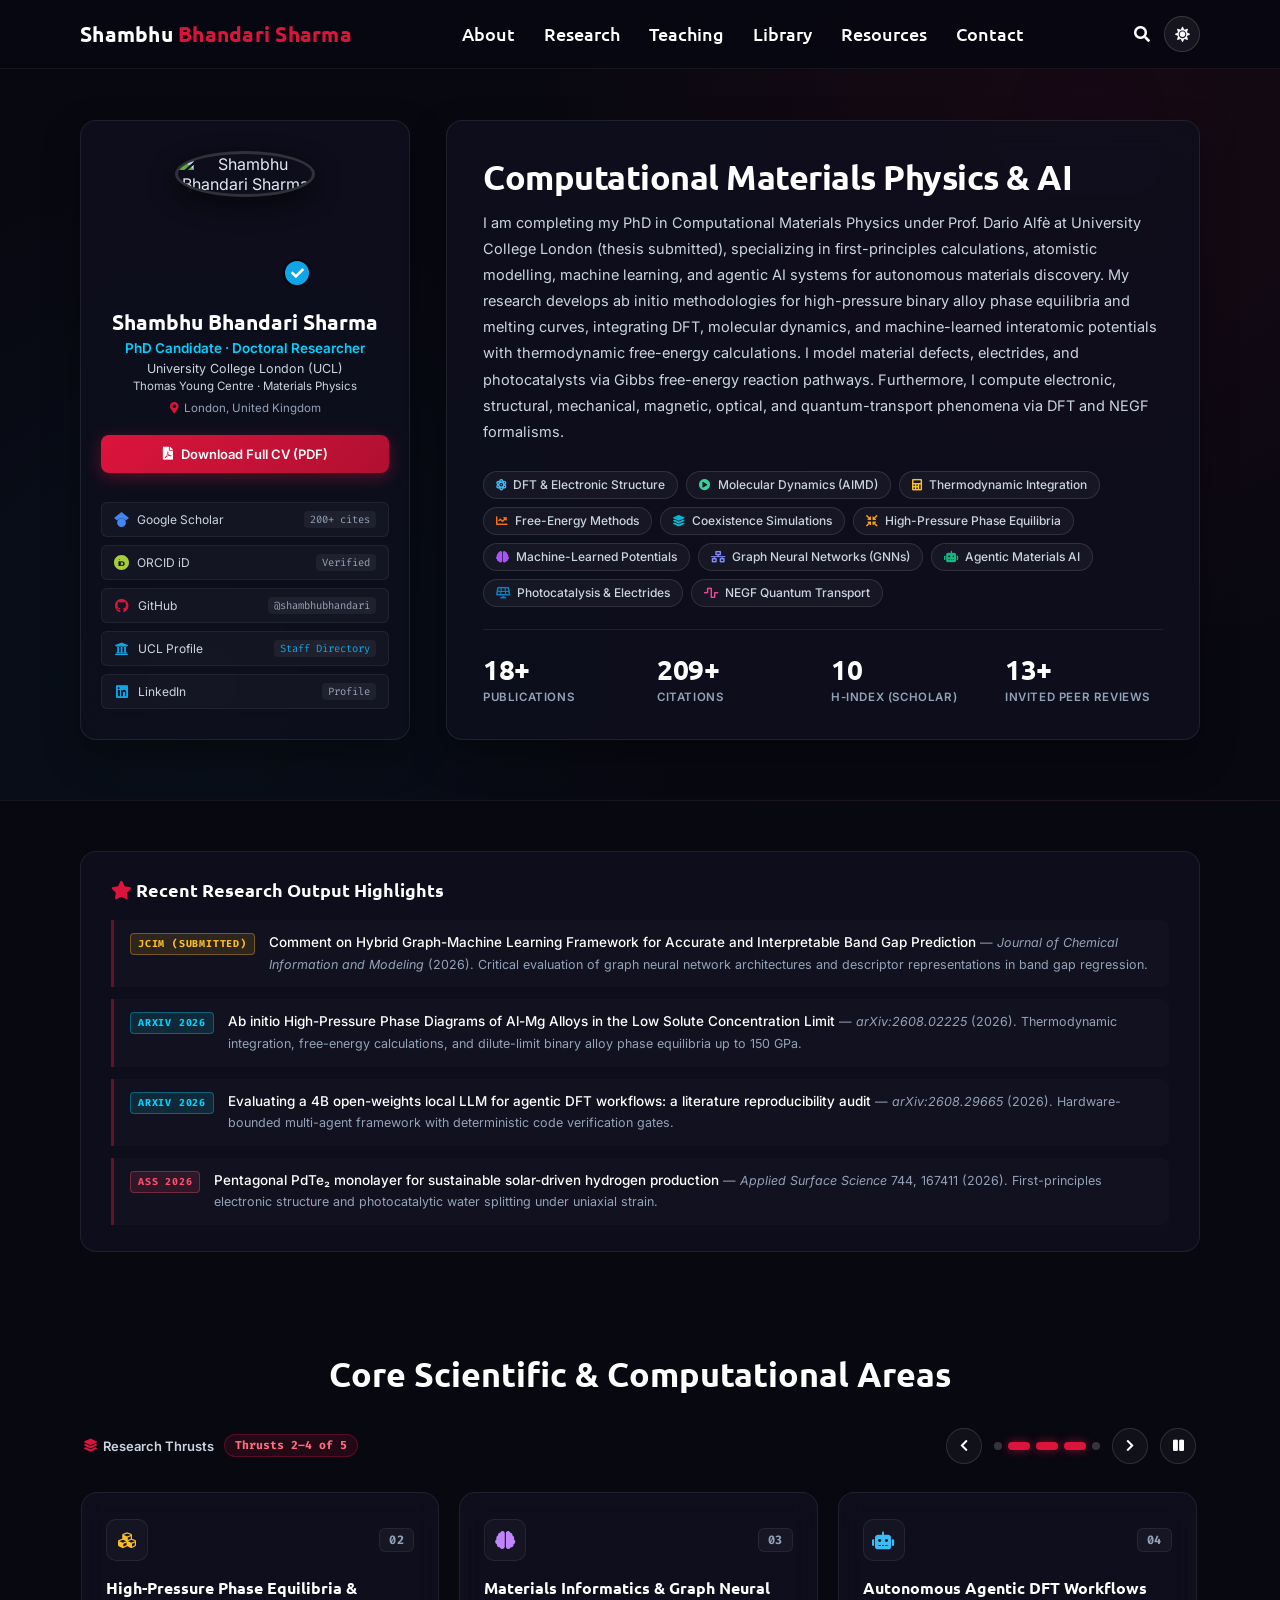
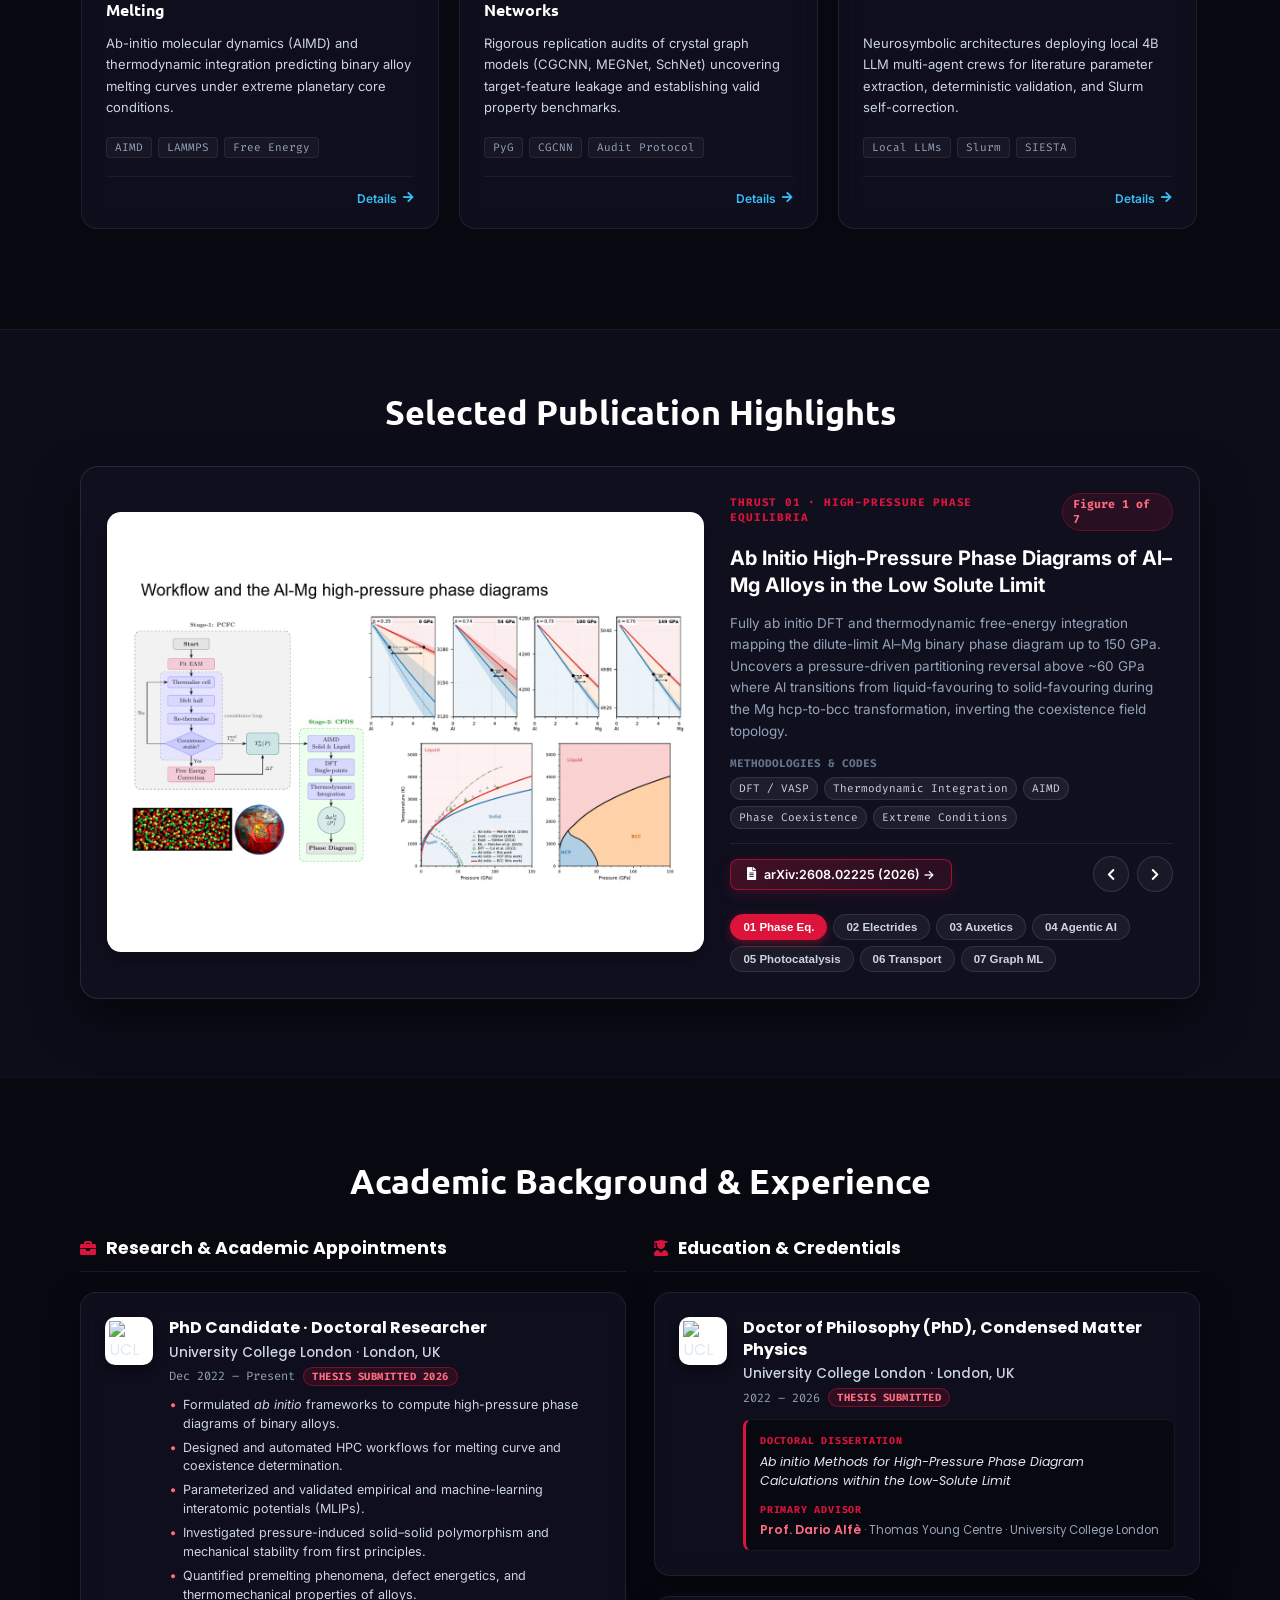
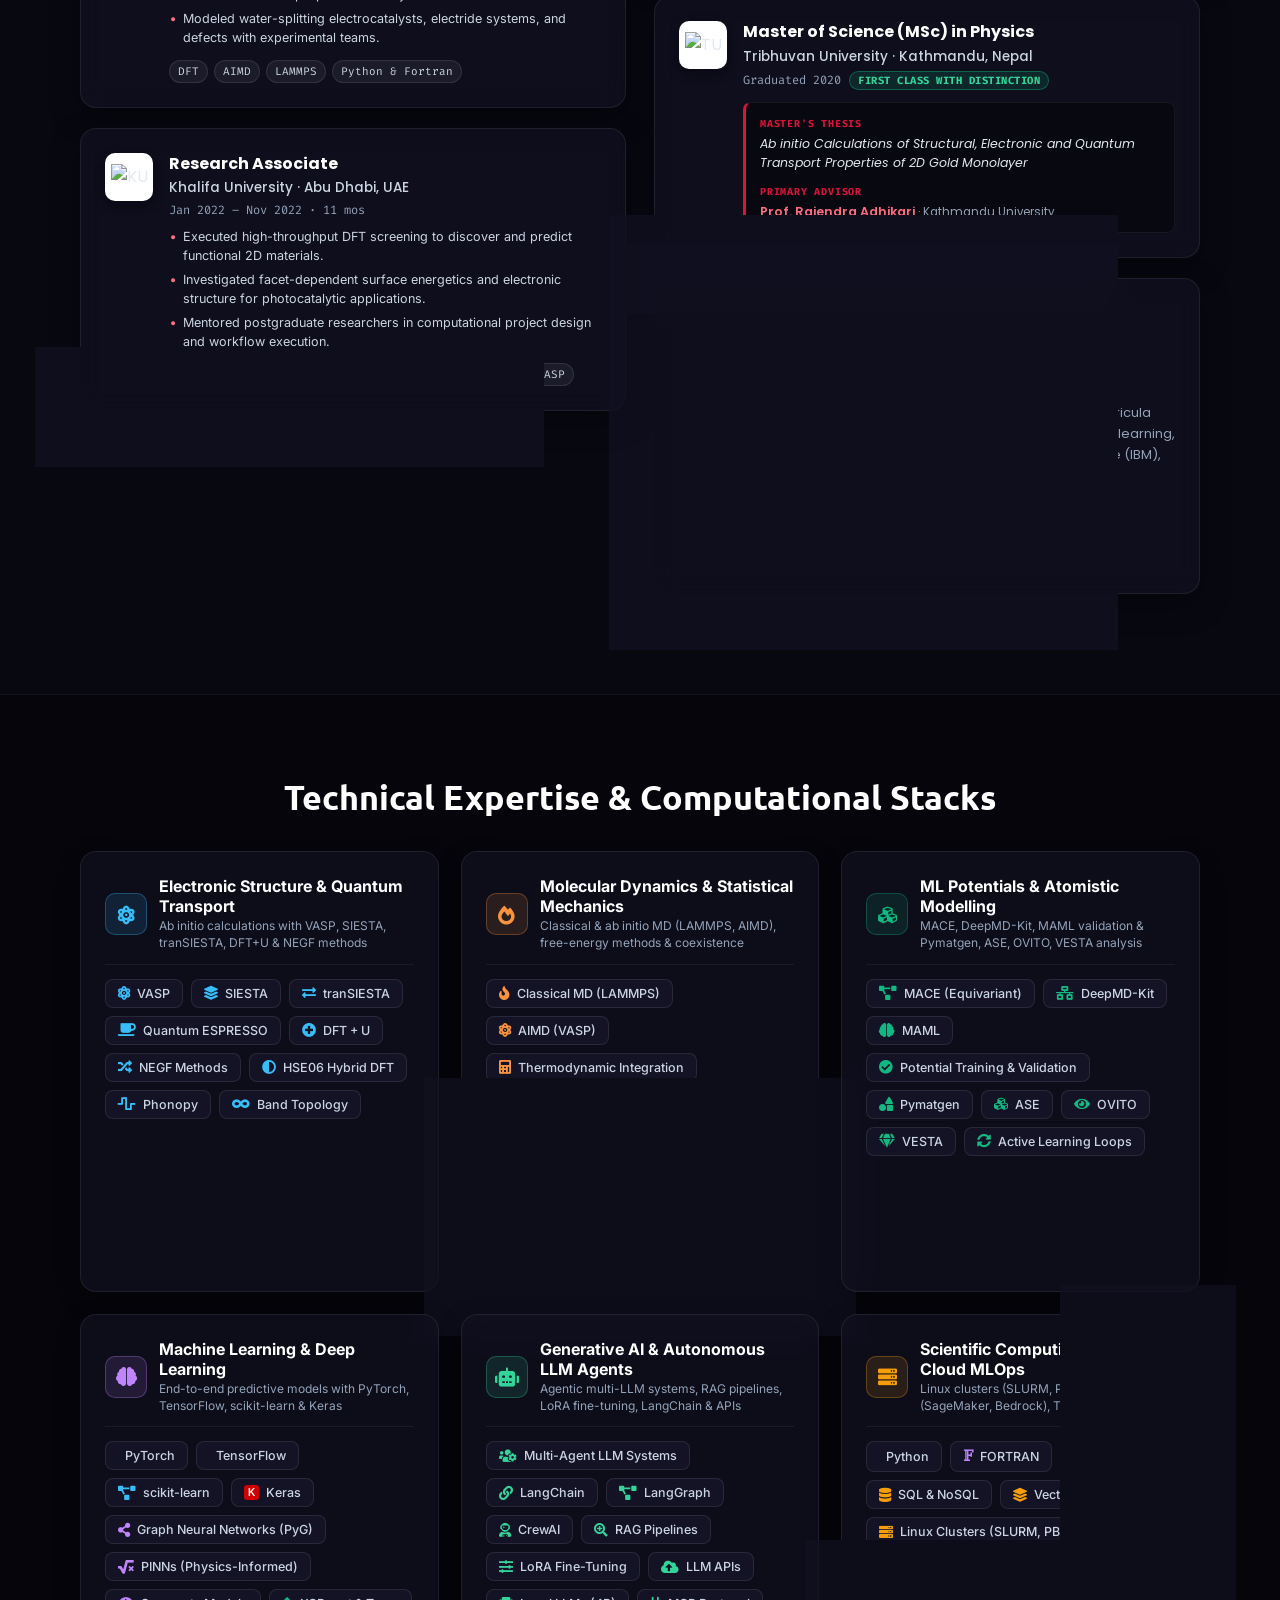
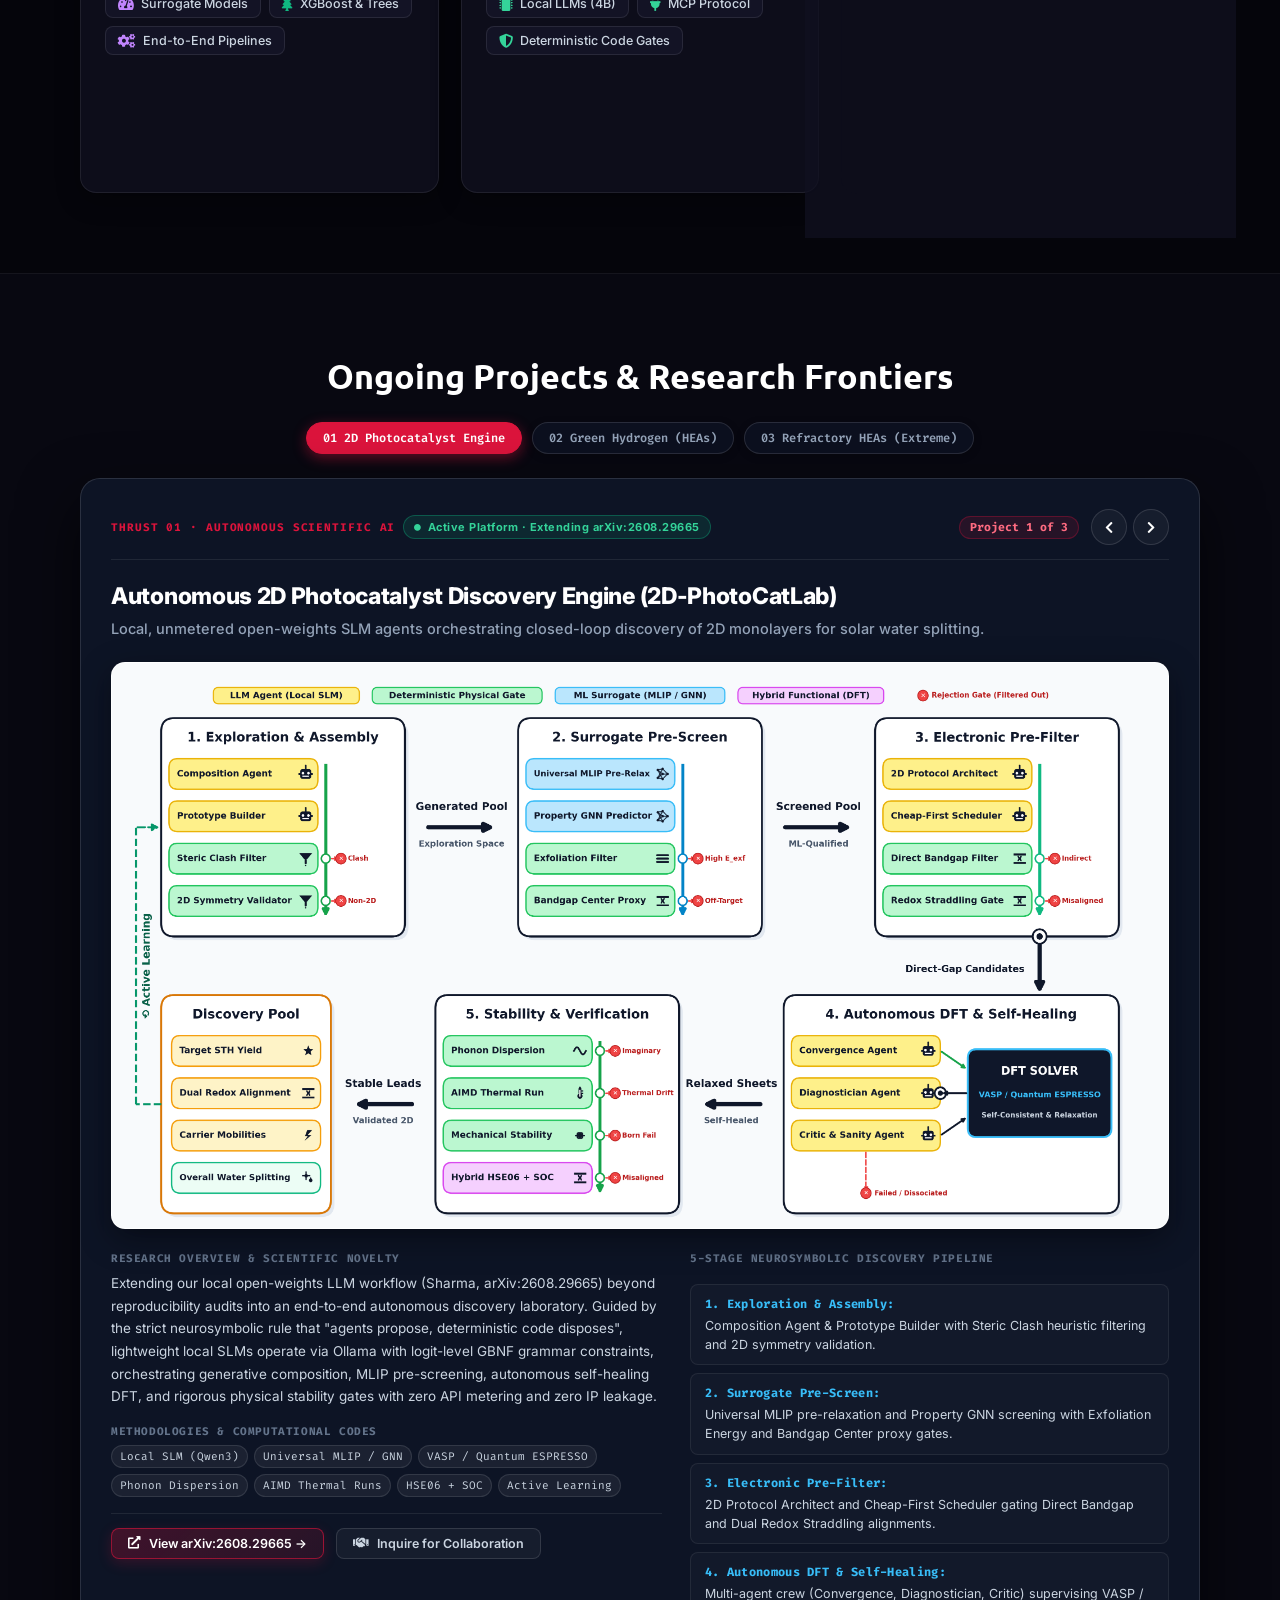
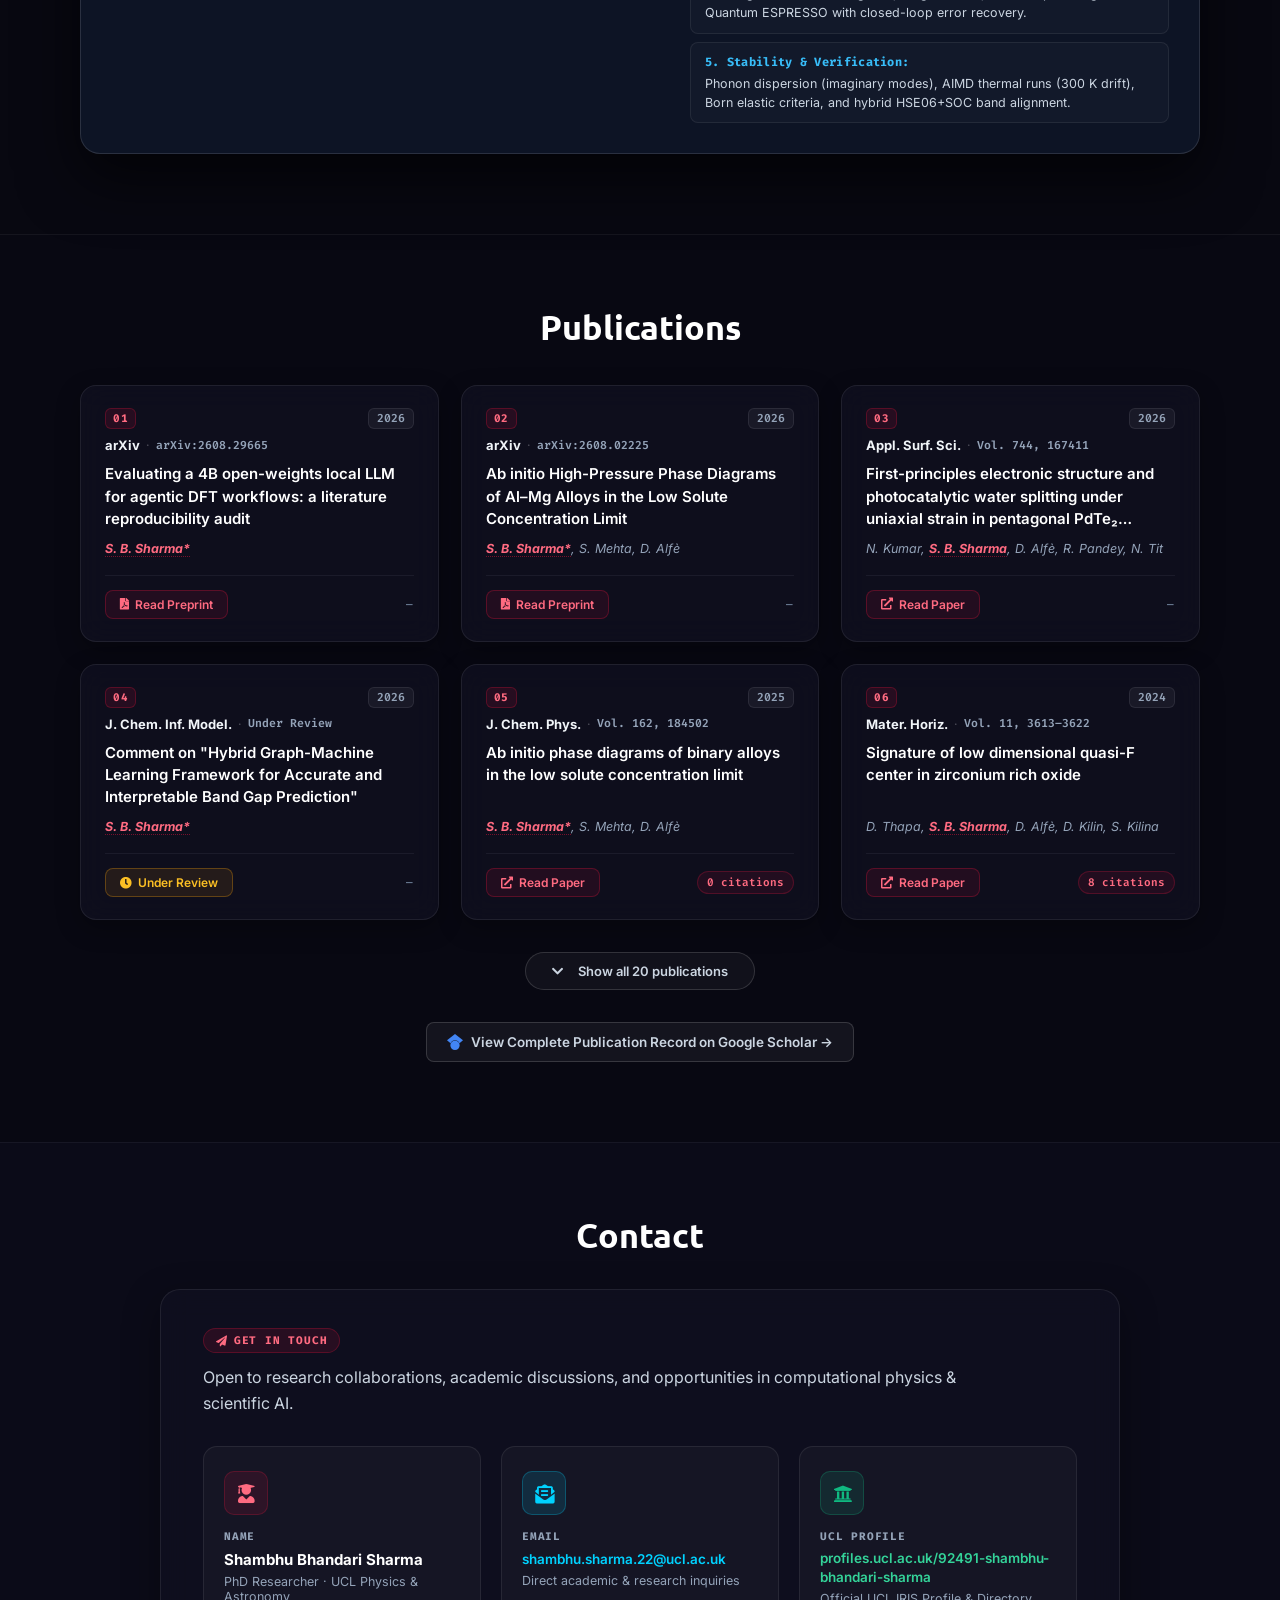
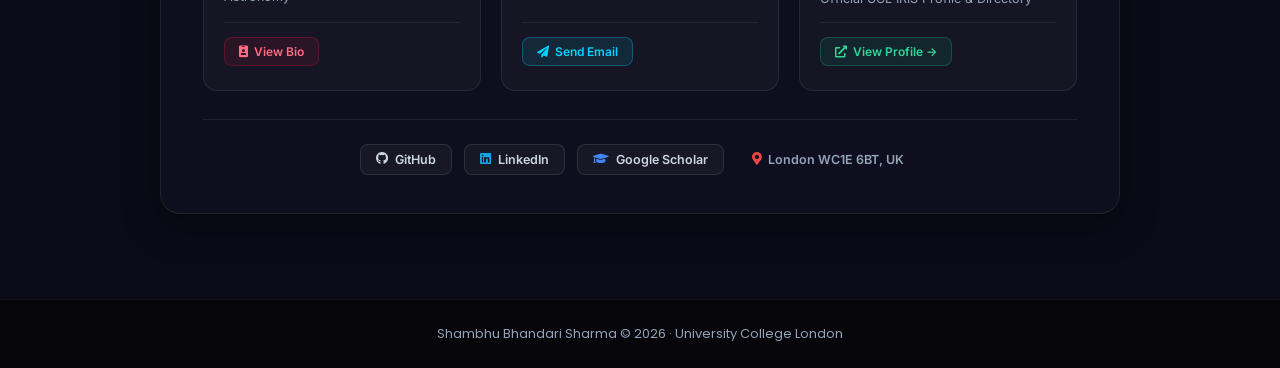
==== pages/landing_page_bento.html @ d486a252 "Deploy modernized Bento landing page: Bento Core, Showcase, Skills, Projects, Publications, Appointm" ====
<!DOCTYPE html>
<html lang="en">

<head>
  <meta charset="utf-8" />
  <meta content="width=device-width, initial-scale=1.0" name="viewport" />
  <title>Shambhu Bhandari Sharma | Computational Physicist &amp; Scientific AI</title>
  <meta
    content="PhD Researcher at University College London (UCL). First-principles quantum mechanics, atomistic modelling, machine learning, agentic AI systems, and AI-driven materials discovery."
    name="description" />
  <link href="../images/favicon.png" rel="icon" type="image/png" />
  <link href="../styles/style.css?v=20260502" rel="stylesheet" />
  <link href="https://cdnjs.cloudflare.com/ajax/libs/font-awesome/5.15.3/css/all.min.css" rel="stylesheet" />
  <link rel="stylesheet" href="https://cdn.jsdelivr.net/gh/devicons/devicon@v2.15.1/devicon.min.css" />
  <link href="https://fonts.googleapis.com/css2?family=Fira+Code:wght@400;600&family=Inter:wght@300;400;500;600;700&family=Ubuntu:wght@400;500;700&display=swap" rel="stylesheet" />
  <script src="https://code.jquery.com/jquery-3.5.1.min.js"></script>
  <script>
    (function() {
      try {
        var params = new URLSearchParams(window.location.search);
        var qTheme = params.get('theme');
        var t = qTheme || localStorage.getItem('bento_theme');
        if (t === 'light') {
          document.documentElement.setAttribute('data-theme', 'light');
        } else {
          document.documentElement.setAttribute('data-theme', 'dark');
        }
        if (qTheme) {
          localStorage.setItem('bento_theme', qTheme);
        }
      } catch (e) {}
    })();
  </script>

  <style>
    :root {
      --bg-dark: #080811;
      --card-bg: rgba(16, 16, 30, 0.8);
      --card-border: rgba(255, 255, 255, 0.08);
      --card-border-hover: rgba(220, 20, 60, 0.5);
      --accent-crimson: #dc143c;
      --accent-cyan: #00d2ff;
      --accent-green: #10b981;
      --text-muted: #94a3b8;
    }

    body {
      background: var(--bg-dark);
      color: #e2e8f0;
      font-family: 'Inter', sans-serif;
    }

    /* Modern Navbar */
    .navbar {
      background: rgba(8, 8, 17, 0.94) !important;
      backdrop-filter: blur(12px);
      border-bottom: 1px solid rgba(255, 255, 255, 0.06);
      padding: 16px 0 !important;
    }

    .navbar .logo-container {
      display: flex;
      align-items: center;
      text-decoration: none;
    }

    .navbar .logo-name {
      font-family: 'Ubuntu', sans-serif;
      font-size: 20.5px;
      font-weight: 700;
      color: #fff;
      letter-spacing: 0.25px;
      white-space: nowrap;
    }

    .navbar .logo-name span { color: var(--accent-crimson); }

    .nav-cv-btn {
      display: inline-flex;
      align-items: center;
      gap: 6px;
      padding: 6px 14px;
      background: rgba(220, 20, 60, 0.12);
      border: 1px solid rgba(220, 20, 60, 0.4);
      border-radius: 20px;
      color: #fff !important;
      font-size: 13px !important;
      font-weight: 600;
      transition: all 0.2s ease;
    }

    .nav-cv-btn:hover {
      background: var(--accent-crimson);
      color: #fff !important;
      box-shadow: 0 0 14px rgba(220, 20, 60, 0.4);
    }

    /* Modern Dropdowns & Submenus */
    .navbar .menu li.has-dropdown > .dropdown,
    .navbar .menu li.has-submenu > .submenu {
      background: rgba(12, 12, 24, 0.98) !important;
      backdrop-filter: blur(16px);
      border: 1px solid rgba(255, 255, 255, 0.1);
      border-top: 2px solid var(--accent-crimson) !important;
      border-radius: 0 0 8px 8px;
      box-shadow: 0 16px 36px rgba(0, 0, 0, 0.65);
      padding: 6px 0;
      min-width: 190px;
    }

    .navbar .menu li.has-dropdown > .dropdown > li > a,
    .navbar .menu li.has-submenu > .submenu > li > a {
      color: #cbd5e1 !important;
      padding: 9px 18px;
      font-size: 13.5px;
      transition: all 0.2s ease;
    }

    .navbar .menu li.has-dropdown > .dropdown > li > a:hover,
    .navbar .menu li.has-submenu > .submenu > li > a:hover {
      background: rgba(220, 20, 60, 0.16) !important;
      color: #fff !important;
      padding-left: 22px;
    }

    .navbar .menu li.has-submenu > .submenu {
      top: -2px;
      left: 100%;
      border-radius: 6px;
    }

    /* Hero Section */
    .hero-dual-section {
      padding: 120px 0 60px;
      background: radial-gradient(circle at 85% 15%, rgba(220, 20, 60, 0.07) 0%, transparent 45%),
                  radial-gradient(circle at 15% 85%, rgba(0, 210, 255, 0.04) 0%, transparent 40%),
                  var(--bg-dark);
      border-bottom: 1px solid rgba(255, 255, 255, 0.05);
    }

    .hero-grid {
      display: grid;
      grid-template-columns: 330px 1fr;
      gap: 36px;
      align-items: stretch;
    }

    .identity-card {
      background: var(--card-bg);
      border: 1px solid var(--card-border);
      border-radius: 16px;
      padding: 30px 20px;
      box-shadow: 0 16px 36px rgba(0, 0, 0, 0.35);
      backdrop-filter: blur(16px);
      text-align: center;
      display: flex;
      flex-direction: column;
    }

    .avatar-wrapper {
      position: relative;
      width: 140px;
      height: 140px;
      margin: 0 auto 18px;
    }

    .avatar-img {
      width: 100%;
      height: 100%;
      border-radius: 50%;
      object-fit: cover;
      border: 3px solid rgba(255, 255, 255, 0.15);
      box-shadow: 0 8px 24px rgba(0, 0, 0, 0.5);
    }

    .avatar-badge {
      position: absolute;
      bottom: 4px;
      right: 4px;
      width: 28px;
      height: 28px;
      background: #0ea5e9;
      color: #fff;
      border-radius: 50%;
      display: flex;
      align-items: center;
      justify-content: center;
      font-size: 13px;
      border: 2px solid var(--bg-dark);
    }

    .identity-name {
      font-family: 'Ubuntu', sans-serif;
      font-size: 1.34rem;
      font-weight: 700;
      color: #fff;
      margin-bottom: 4px;
      line-height: 1.25;
      white-space: nowrap;
    }

    .identity-role {
      font-size: 13.5px;
      font-weight: 600;
      color: #00d2ff;
      margin-bottom: 4px;
    }

    .identity-affil {
      font-size: 12.5px;
      color: #cbd5e1;
      line-height: 1.4;
      margin-bottom: 6px;
    }

    .identity-loc {
      font-size: 11.5px;
      color: #94a3b8;
      margin-bottom: 20px;
      display: flex;
      align-items: center;
      justify-content: center;
      gap: 5px;
    }

    .btn-download-cv {
      display: flex;
      align-items: center;
      justify-content: center;
      gap: 8px;
      width: 100%;
      padding: 11px 16px;
      background: linear-gradient(135deg, #dc143c 0%, #b01030 100%);
      color: #fff;
      font-size: 13px;
      font-weight: 600;
      border-radius: 8px;
      text-decoration: none;
      box-shadow: 0 4px 16px rgba(220, 20, 60, 0.35);
      transition: all 0.25s ease;
      margin-bottom: 20px;
    }

    .btn-download-cv:hover {
      transform: translateY(-1px);
      box-shadow: 0 6px 22px rgba(220, 20, 60, 0.5);
      color: #fff;
    }

    .proof-chips-grid {
      display: flex;
      flex-direction: column;
      gap: 8px;
      text-align: left;
      margin-top: auto;
    }

    .proof-chip {
      display: flex;
      align-items: center;
      justify-content: space-between;
      padding: 8px 12px;
      background: rgba(255, 255, 255, 0.03);
      border: 1px solid rgba(255, 255, 255, 0.06);
      border-radius: 6px;
      text-decoration: none;
      color: #cbd5e1;
      font-size: 12px;
      transition: all 0.2s ease;
    }

    .proof-chip:hover {
      border-color: rgba(220, 20, 60, 0.4);
      background: rgba(220, 20, 60, 0.05);
      color: #fff;
    }

    .proof-chip-left {
      display: flex;
      align-items: center;
      gap: 8px;
    }

    .proof-chip-left i {
      font-size: 14px;
      color: var(--accent-crimson);
      width: 16px;
      text-align: center;
    }

    .proof-chip-val {
      font-family: 'Fira Code', monospace;
      font-size: 10.5px;
      color: #94a3b8;
      background: rgba(255, 255, 255, 0.05);
      padding: 2px 6px;
      border-radius: 4px;
    }

    .narrative-card {
      background: var(--card-bg);
      border: 1px solid var(--card-border);
      border-radius: 16px;
      padding: 34px 36px;
      box-shadow: 0 16px 36px rgba(0, 0, 0, 0.35);
      backdrop-filter: blur(16px);
      display: flex;
      flex-direction: column;
      justify-content: space-between;
    }

    .eyebrow-badge {
      display: inline-flex;
      align-items: center;
      gap: 7px;
      font-size: 11.5px;
      font-weight: 700;
      letter-spacing: 0.8px;
      text-transform: uppercase;
      color: #00d2ff;
      background: rgba(0, 210, 255, 0.08);
      border: 1px solid rgba(0, 210, 255, 0.25);
      padding: 4px 12px;
      border-radius: 20px;
      margin-bottom: 16px;
      width: fit-content;
    }

    .hero-title {
      font-family: 'Ubuntu', sans-serif;
      font-size: 2.15rem;
      font-weight: 800;
      color: #fff;
      line-height: 1.25;
      margin-bottom: 12px;
      letter-spacing: -0.5px;
    }

    .hero-subtitle-line {
      font-size: 1.02rem;
      color: #94a3b8;
      font-weight: 400;
      line-height: 1.6;
      margin-bottom: 18px;
    }

    .hero-bio-summary {
      color: #cbd5e1;
      font-size: 14.5px;
      line-height: 1.8;
      margin-bottom: 26px;
    }

    .hero-topic-chips {
      display: flex;
      flex-wrap: wrap;
      gap: 8px;
      margin-bottom: 22px;
    }

    .hero-chip {
      display: inline-flex;
      align-items: center;
      gap: 7px;
      padding: 5.5px 12px;
      background: rgba(255, 255, 255, 0.04);
      border: 1px solid rgba(255, 255, 255, 0.11);
      border-radius: 20px;
      font-size: 12px;
      font-weight: 500;
      color: #cbd5e1;
      text-decoration: none;
      transition: all 0.25s ease;
      white-space: nowrap;
    }

    .hero-chip i {
      font-size: 11.5px;
    }

    .hero-chip:hover {
      background: rgba(220, 20, 60, 0.12);
      border-color: rgba(220, 20, 60, 0.5);
      color: #ffffff;
      transform: translateY(-2px);
      box-shadow: 0 4px 12px rgba(0, 0, 0, 0.25);
    }

    .hero-action-buttons {
      display: flex;
      gap: 12px;
      flex-wrap: wrap;
      margin-bottom: 28px;
    }

    .btn-dual {
      display: inline-flex;
      align-items: center;
      gap: 8px;
      padding: 11px 20px;
      border-radius: 8px;
      font-size: 13.5px;
      font-weight: 600;
      text-decoration: none;
      transition: all 0.25s ease;
    }

    .btn-dual-science {
      background: linear-gradient(135deg, rgba(220, 20, 60, 0.25) 0%, rgba(220, 20, 60, 0.12) 100%);
      border: 1.5px solid rgba(220, 20, 60, 0.6);
      color: #fff;
      box-shadow: 0 4px 14px rgba(220, 20, 60, 0.2);
    }

    .btn-dual-science:hover {
      background: var(--accent-crimson);
      border-color: var(--accent-crimson);
      box-shadow: 0 6px 20px rgba(220, 20, 60, 0.45);
      color: #fff;
    }

    .btn-dual-code {
      background: rgba(255, 255, 255, 0.05);
      border: 1.5px solid rgba(255, 255, 255, 0.15);
      color: #cbd5e1;
    }

    .btn-dual-code:hover {
      background: rgba(255, 255, 255, 0.1);
      color: #fff;
      border-color: #fff;
    }

    .metrics-bar {
      display: grid;
      grid-template-columns: repeat(4, 1fr);
      gap: 16px;
      padding-top: 24px;
      border-top: 1px solid rgba(255, 255, 255, 0.08);
      margin-top: auto;
    }

    .metric-num {
      font-family: 'Ubuntu', sans-serif;
      font-size: 1.75rem;
      font-weight: 800;
      color: #ffffff;
      line-height: 1.1;
      margin-bottom: 5px;
      letter-spacing: -0.5px;
    }

    .metric-lbl {
      font-size: 11.5px;
      color: #94a3b8;
      text-transform: uppercase;
      letter-spacing: 0.6px;
      font-weight: 600;
      line-height: 1.35;
    }

    /* ══════════════════════════════════════════════════════
       OPTION 2: THE MODERN SCIENTIFIC BENTO GRID
       ══════════════════════════════════════════════════════ */
    .bento-section {
      padding: 70px 0 80px;
      background: #080811;
    }

    .section-header-center {
      text-align: center;
      max-width: 820px;
      margin: 0 auto 32px;
    }

    .section-header-center h2 {
      font-family: 'Ubuntu', sans-serif;
      font-size: 2.1rem;
      font-weight: 800;
      color: #fff;
      margin-bottom: 0;
    }

    .section-header-center p {
      display: none;
    }
    /* ══════════════════════════════════════════════════════
       SECTION 3: 3-COLUMN DYNAMIC SLIDING CAROUSEL
       ══════════════════════════════════════════════════════ */
    .core-slider-header {
      display: flex;
      align-items: center;
      justify-content: space-between;
      margin-bottom: 22px;
      max-width: 1180px;
      margin-left: auto;
      margin-right: auto;
      padding: 0 4px;
      flex-wrap: wrap;
      gap: 12px;
    }

    .core-slider-label {
      font-size: 13px;
      font-weight: 600;
      color: #cbd5e1;
      display: inline-flex;
      align-items: center;
    }

    .core-count-badge {
      background: rgba(220, 20, 60, 0.12);
      border: 1px solid rgba(220, 20, 60, 0.3);
      color: #ff6b81;
      font-size: 11.5px;
      font-weight: 700;
      font-family: 'Fira Code', monospace;
      padding: 3px 10px;
      border-radius: 20px;
      margin-left: 10px;
    }

    .core-slider-actions {
      display: inline-flex;
      align-items: center;
      gap: 12px;
    }

    .slider-arrow-btn {
      width: 36px;
      height: 36px;
      border-radius: 50%;
      background: rgba(255, 255, 255, 0.04);
      border: 1px solid rgba(255, 255, 255, 0.12);
      color: #fff;
      cursor: pointer;
      display: inline-flex;
      align-items: center;
      justify-content: center;
      font-size: 13px;
      transition: all 0.25s ease;
    }

    .slider-arrow-btn:hover:not(:disabled) {
      background: crimson;
      border-color: crimson;
      transform: scale(1.08);
      box-shadow: 0 4px 14px rgba(220, 20, 60, 0.4);
    }

    .slider-dots-mini {
      display: inline-flex;
      align-items: center;
      gap: 6px;
    }

    .slider-dot {
      width: 8px;
      height: 8px;
      border-radius: 4px;
      background: rgba(255, 255, 255, 0.18);
      border: none;
      padding: 0;
      cursor: pointer;
      transition: all 0.3s ease;
    }

    .slider-dot.active {
      width: 22px;
      background: crimson;
      box-shadow: 0 0 10px rgba(220, 20, 60, 0.6);
    }

    .core-slider-viewport {
      max-width: 1180px;
      margin: 0 auto;
      position: relative;
    }

    .core-slider-track {
      display: flex;
      gap: 20px;
      overflow-x: auto;
      scroll-snap-type: x mandatory;
      scroll-behavior: smooth;
      -webkit-overflow-scrolling: touch;
      scrollbar-width: none;
      -ms-overflow-style: none;
      padding: 6px 2px 20px;
    }

    .core-slider-track::-webkit-scrollbar {
      display: none;
    }

    .pipeline-step {
      flex: 0 0 calc((100% - 40px) / 3);
      min-width: 0;
      scroll-snap-align: start;
      box-sizing: border-box;
      background: rgba(16, 16, 32, 0.75);
      border: 1px solid rgba(255, 255, 255, 0.08);
      border-radius: 16px;
      padding: 26px 24px 22px;
      display: flex;
      flex-direction: column;
      position: relative;
      backdrop-filter: blur(14px);
      transition: all 0.35s cubic-bezier(0.16, 1, 0.3, 1);
    }

    .pipeline-step:hover {
      border-color: rgba(220, 20, 60, 0.55);
      transform: translateY(-5px);
      background: rgba(22, 22, 44, 0.94);
      box-shadow: 0 16px 36px rgba(0, 0, 0, 0.65), 0 0 24px rgba(220, 20, 60, 0.16);
    }

    @media (max-width: 992px) {
      .pipeline-step {
        flex: 0 0 calc((100% - 20px) / 2);
      }
    }

    @media (max-width: 680px) {
      .pipeline-step {
        flex: 0 0 100%;
      }
    }

    .pipeline-step-header {
      display: flex;
      align-items: center;
      justify-content: space-between;
      margin-bottom: 16px;
    }

    .pipeline-step-icon {
      width: 42px;
      height: 42px;
      border-radius: 10px;
      background: rgba(255, 255, 255, 0.03);
      border: 1px solid rgba(255, 255, 255, 0.08);
      display: flex;
      align-items: center;
      justify-content: center;
      font-size: 18px;
      flex-shrink: 0;
    }

    .pipeline-step-num {
      font-family: 'Fira Code', monospace;
      font-size: 12px;
      font-weight: 700;
      color: #94a3b8;
      background: rgba(255, 255, 255, 0.04);
      border: 1px solid rgba(255, 255, 255, 0.07);
      padding: 3px 9px;
      border-radius: 6px;
      letter-spacing: 0.5px;
    }

    .pipeline-title {
      font-family: 'Ubuntu', sans-serif;
      font-size: 16px;
      font-weight: 700;
      color: #fff;
      margin-bottom: 12px;
      line-height: 1.35;
      min-height: 44px;
    }

    .pipeline-desc {
      font-size: 13px;
      color: #cbd5e1;
      line-height: 1.65;
      margin-bottom: 18px;
      flex-grow: 1;
    }

    .pipeline-tags {
      display: flex;
      flex-wrap: wrap;
      gap: 6px;
      margin-bottom: 18px;
      font-family: 'Fira Code', monospace;
      font-size: 11px;
    }

    .pipeline-tags span {
      background: rgba(255, 255, 255, 0.04);
      border: 1px solid rgba(255, 255, 255, 0.08);
      border-radius: 4px;
      padding: 2px 8px;
      color: #94a3b8;
    }

    .pipeline-footer {
      display: flex;
      align-items: center;
      justify-content: flex-end;
      margin-top: auto;
      padding-top: 14px;
      border-top: 1px solid rgba(255, 255, 255, 0.06);
    }

    .pipeline-link {
      display: inline-flex;
      align-items: center;
      gap: 6px;
      font-size: 12px;
      font-weight: 600;
      color: #38bdf8;
      text-decoration: none;
      transition: all 0.2s ease;
    }

    .pipeline-link:hover {
      gap: 9px;
      color: #fff;
    }

    /* Highlights & Carousel */
    .highlights-section {
      padding: 50px 0 30px;
      background: var(--bg-dark);
    }

    .highlights-container {
      background: var(--card-bg);
      border: 1px solid var(--card-border);
      border-radius: 16px;
      padding: 26px 30px;
      backdrop-filter: blur(16px);
    }

    .highlights-title-bar {
      display: flex;
      align-items: center;
      justify-content: space-between;
      margin-bottom: 18px;
      flex-wrap: wrap;
      gap: 10px;
    }

    .highlights-title-bar h3 {
      font-family: 'Ubuntu', sans-serif;
      font-size: 1.15rem;
      font-weight: 700;
      color: #fff;
    }

    .highlights-list-reformed {
      list-style: none;
      padding: 0;
      margin: 0;
      display: flex;
      flex-direction: column;
      gap: 12px;
    }

    .highlights-list-reformed li {
      display: flex;
      align-items: baseline;
      gap: 14px;
      padding: 12px 16px;
      background: rgba(255, 255, 255, 0.02);
      border-left: 3px solid rgba(220, 20, 60, 0.4);
      border-radius: 0 8px 8px 0;
      font-size: 13.5px;
      line-height: 1.6;
    }

    .highlights-list-reformed li:hover {
      background: rgba(220, 20, 60, 0.05);
      border-left-color: var(--accent-crimson);
    }

    .highlights-list-reformed li a {
      color: #fff;
      text-decoration: none;
      font-weight: 500;
    }

    .highlights-list-reformed li a:hover {
      color: #ff6b81;
      text-decoration: underline;
    }

    .tag-preprint {
      font-family: 'Fira Code', monospace;
      font-size: 10px;
      font-weight: 700;
      letter-spacing: 0.8px;
      text-transform: uppercase;
      color: #00d2ff;
      background: rgba(0, 210, 255, 0.12);
      border: 1px solid rgba(0, 210, 255, 0.35);
      border-radius: 4px;
      padding: 2px 7px;
      white-space: nowrap;
    }

    .tag-published {
      font-family: 'Fira Code', monospace;
      font-size: 10px;
      font-weight: 700;
      letter-spacing: 0.8px;
      text-transform: uppercase;
      color: #ff4d6d;
      background: rgba(255, 77, 109, 0.12);
      border: 1px solid rgba(255, 77, 109, 0.35);
      border-radius: 4px;
      padding: 2px 7px;
      white-space: nowrap;
    }

    .tag-submitted {
      font-family: 'Fira Code', monospace;
      font-size: 10px;
      font-weight: 700;
      letter-spacing: 0.8px;
      text-transform: uppercase;
      color: #fbbf24;
      background: rgba(251, 191, 36, 0.12);
      border: 1px solid rgba(251, 191, 36, 0.35);
      border-radius: 4px;
      padding: 2px 7px;
      white-space: nowrap;
    }

    .highlight-item-title {
      color: #fff;
      font-weight: 500;
    }

    .simulations-section {
      padding: 60px 0 80px;
      background: #0d0d1a;
      border-top: 1px solid rgba(255, 255, 255, 0.06);
    }

    /* ══════════════════════════════════════════════════════
       SECTION 4: COMPUTATIONAL SIMULATION INSPECTOR (SPLIT VIEW)
       ══════════════════════════════════════════════════════ */
    .sim-inspector-wrap {
      display: grid;
      grid-template-columns: 1.35fr 1fr;
      gap: 26px;
      background: rgba(16, 16, 32, 0.75);
      border: 1px solid rgba(255, 255, 255, 0.1);
      border-radius: 18px;
      padding: 26px;
      box-shadow: 0 20px 48px rgba(0, 0, 0, 0.6);
      align-items: center;
    }

    .sim-inspector-visual {
      background: #ffffff;
      border-radius: 14px;
      overflow: hidden;
      height: 440px;
      display: flex;
      align-items: center;
      justify-content: center;
      padding: 12px;
      box-shadow: 0 8px 24px rgba(0, 0, 0, 0.25);
    }

    .sim-inspector-visual img {
      max-width: 100%;
      max-height: 100%;
      object-fit: contain;
      transition: opacity 0.35s ease;
    }

    .sim-inspector-content {
      display: flex;
      flex-direction: column;
      gap: 14px;
    }

    .sim-caption-badge {
      display: inline-block;
      font-size: 11px;
      font-weight: 700;
      color: var(--accent-crimson);
      letter-spacing: 0.8px;
      text-transform: uppercase;
      font-family: 'Fira Code', monospace;
      margin-bottom: 4px;
    }

    .sim-caption-title {
      font-size: 20px;
      font-weight: 700;
      color: #ffffff;
      margin: 0;
      line-height: 1.35;
    }

    .sim-caption-desc {
      font-size: 13.5px;
      color: #94a3b8;
      line-height: 1.6;
      margin: 0;
    }

    .sim-method-pills {
      display: flex;
      flex-wrap: wrap;
      gap: 6px;
    }

    .sim-method-pill {
      font-size: 11px;
      font-family: 'Fira Code', monospace;
      background: rgba(255, 255, 255, 0.06);
      border: 1px solid rgba(255, 255, 255, 0.1);
      color: #cbd5e1;
      padding: 3px 8px;
      border-radius: 12px;
    }

    .sim-inspector-tabs {
      display: flex;
      flex-wrap: wrap;
      gap: 6px;
      margin-top: 8px;
    }

    .sim-jump-btn {
      background: rgba(255, 255, 255, 0.05);
      border: 1px solid rgba(255, 255, 255, 0.1);
      color: #cbd5e1;
      font-size: 11.5px;
      font-weight: 600;
      padding: 6px 12px;
      border-radius: 16px;
      cursor: pointer;
      transition: all 0.2s ease;
    }

    .sim-jump-btn:hover {
      background: rgba(255, 255, 255, 0.12);
      color: #fff;
    }

    .sim-jump-btn.active {
      background: crimson;
      border-color: crimson;
      color: #fff;
      box-shadow: 0 3px 10px rgba(220, 20, 60, 0.4);
    }

    @media (max-width: 960px) {
      .sim-inspector-wrap {
        grid-template-columns: 1fr;
      }
      .sim-inspector-visual {
        height: 320px;
      }
    }

    /* ══════════════════════════════════════════════════════
       SECTION 5: ACADEMIC BACKGROUND & EXPERIENCE
       ══════════════════════════════════════════════════════ */


    .about .title::before,
    .about .title::after {
      display: none !important;
      content: none !important;
    }

    .acad-column-heading {
      font-size: 17.5px;
      font-weight: 700;
      color: #ffffff;
      margin-bottom: 20px;
      display: flex;
      align-items: center;
      gap: 10px;
      border-bottom: 1px solid rgba(255, 255, 255, 0.08);
      padding-bottom: 10px;
    }

    .acad-column-heading i {
      color: var(--accent-crimson);
      font-size: 16px;
    }

    /* Option 1: Dual Track Grid */
    .acad-dual-grid {
      display: grid;
      grid-template-columns: 1fr 1fr;
      gap: 28px;
    }

    .acad-card {
      background: rgba(16, 16, 32, 0.75);
      border: 1px solid rgba(255, 255, 255, 0.08);
      border-radius: 16px;
      padding: 24px;
      backdrop-filter: blur(12px);
      transition: all 0.3s ease;
      display: flex;
      gap: 16px;
      align-items: flex-start;
      margin-bottom: 20px;
      box-shadow: 0 10px 30px rgba(0, 0, 0, 0.4);
    }

    .acad-card:hover {
      border-color: rgba(220, 20, 60, 0.5);
      transform: translateY(-4px);
      box-shadow: 0 16px 36px rgba(0, 0, 0, 0.6), 0 0 20px rgba(220, 20, 60, 0.12);
    }

    .acad-logo-box {
      width: 48px;
      height: 48px;
      background: #ffffff;
      border-radius: 10px;
      display: flex;
      align-items: center;
      justify-content: center;
      padding: 4px;
      flex-shrink: 0;
      box-shadow: 0 4px 12px rgba(0, 0, 0, 0.3);
    }

    .acad-logo-box img {
      max-width: 100%;
      max-height: 100%;
      object-fit: contain;
    }

    .acad-info {
      flex: 1;
    }

    .acad-role {
      font-size: 16px;
      font-weight: 700;
      color: #ffffff;
      margin-bottom: 4px;
      line-height: 1.35;
    }

    .acad-org {
      font-size: 13.5px;
      color: #cbd5e1;
      font-weight: 500;
      margin-bottom: 4px;
    }

    .acad-date {
      font-size: 12px;
      color: #94a3b8;
      font-family: 'Fira Code', monospace;
      margin-bottom: 10px;
      display: flex;
      align-items: center;
      gap: 8px;
      flex-wrap: wrap;
    }

    .acad-badge-status {
      font-size: 10.5px;
      font-weight: 700;
      padding: 2px 8px;
      border-radius: 12px;
      text-transform: uppercase;
      letter-spacing: 0.5px;
    }

    .badge-status-crimson {
      background: rgba(220, 20, 60, 0.15);
      border: 1px solid rgba(220, 20, 60, 0.4);
      color: #ff6b81;
    }

    .badge-status-green {
      background: rgba(16, 185, 129, 0.15);
      border: 1px solid rgba(16, 185, 129, 0.4);
      color: #34d399;
    }

    .acad-desc {
      font-size: 13px;
      color: #94a3b8;
      line-height: 1.6;
      margin: 0;
    }

    .acad-bullet-list {
      list-style: none;
      padding: 0;
      margin: 8px 0 12px;
      display: flex;
      flex-direction: column;
      gap: 5px;
    }

    .acad-bullet-list li {
      position: relative;
      padding-left: 14px;
      font-size: 12.6px;
      line-height: 1.5;
      color: #cbd5e1;
      font-family: 'Inter', sans-serif;
    }

    .acad-bullet-list li::before {
      content: '•';
      position: absolute;
      left: 1px;
      top: -1px;
      color: #ff6b81;
      font-weight: 700;
      font-size: 13px;
    }

    .acad-meta-callout {
      margin-top: 12px;
      background: rgba(0, 0, 0, 0.35);
      border: 1px solid rgba(255, 255, 255, 0.06);
      border-left: 3px solid var(--accent-crimson);
      border-radius: 8px;
      padding: 10px 14px;
      font-size: 12.5px;
      line-height: 1.55;
    }

    .acad-meta-label {
      font-size: 10px;
      font-weight: 800;
      color: var(--accent-crimson);
      text-transform: uppercase;
      letter-spacing: 0.8px;
      font-family: 'Fira Code', monospace;
      display: inline-block;
      margin-bottom: 3px;
    }

    .acad-meta-text {
      color: #e2e8f0;
      margin: 0;
    }

    .acad-advisor-link {
      color: #ff6b81;
      text-decoration: none;
      font-weight: 600;
    }

    .acad-advisor-link:hover {
      text-decoration: underline;
      color: #fff;
    }

    @media (max-width: 900px) {
      .acad-dual-grid {
        grid-template-columns: 1fr;
      }
    }

    /* ══════════════════════════════════════════════════════
       SECTION 5.5: TECHNICAL EXPERTISE & COMPUTATIONAL STACKS (BENTO MATRIX)
       ══════════════════════════════════════════════════════ */
    .skills-bento-grid {
      display: grid;
      grid-template-columns: repeat(auto-fit, minmax(350px, 1fr));
      gap: 22px;
    }
    .skills-bento-card {
      background: rgba(16, 16, 32, 0.75);
      border: 1px solid rgba(255, 255, 255, 0.08);
      border-radius: 16px;
      padding: 24px;
      backdrop-filter: blur(12px);
      transition: all 0.3s ease;
      display: flex;
      flex-direction: column;
      gap: 14px;
      box-shadow: 0 8px 24px rgba(0, 0, 0, 0.3);
    }
    .skills-bento-card:hover {
      border-color: rgba(220, 20, 60, 0.5);
      transform: translateY(-4px);
      box-shadow: 0 14px 32px rgba(0, 0, 0, 0.5), 0 0 20px rgba(220, 20, 60, 0.12);
    }
    .skills-bento-header {
      display: flex;
      align-items: center;
      gap: 12px;
      border-bottom: 1px solid rgba(255, 255, 255, 0.06);
      padding-bottom: 12px;
    }
    .skills-bento-icon {
      width: 42px;
      height: 42px;
      border-radius: 10px;
      display: flex;
      align-items: center;
      justify-content: center;
      font-size: 19px;
      flex-shrink: 0;
    }
    .skills-bento-title {
      font-size: 16px;
      font-weight: 700;
      color: #ffffff;
      margin: 0;
    }
    .skills-bento-sub {
      font-size: 12px;
      color: #94a3b8;
      margin: 2px 0 0;
      line-height: 1.4;
    }
    .skills-pill-wrap {
      display: flex;
      flex-wrap: wrap;
      gap: 8px;
    }
    .skill-pill {
      display: inline-flex;
      align-items: center;
      gap: 7px;
      padding: 6px 12px;
      background: rgba(22, 22, 42, 0.8);
      border: 1px solid rgba(255, 255, 255, 0.09);
      border-radius: 8px;
      font-size: 12.5px;
      font-weight: 500;
      color: #cbd5e1;
      transition: all 0.25s ease;
      user-select: none;
    }
    .skill-pill:hover {
      background: rgba(35, 35, 65, 0.95);
      border-color: rgba(220, 20, 60, 0.5);
      color: #ffffff;
      transform: translateY(-2px);
      box-shadow: 0 4px 12px rgba(0, 0, 0, 0.4);
    }
    .skill-pill i {
      font-size: 14px;
    }
    .skill-pill .devicon-colored {
      font-size: 15px;
    }
    .skill-pill-badge {
      font-size: 10px;
      font-weight: 700;
      text-transform: uppercase;
      padding: 1px 6px;
      border-radius: 4px;
      background: rgba(255, 255, 255, 0.08);
      color: #94a3b8;
      letter-spacing: 0.4px;
      margin-left: 2px;
    }

    @media (max-width: 960px) {
      .hero-grid { grid-template-columns: 1fr; }
      .bento-card.span-7,
      .bento-card.span-5,
      .bento-card.span-4,
      .bento-card.span-6,
      .bento-card.span-8 { grid-column: span 12; }
      .metrics-bar { grid-template-columns: repeat(2, 1fr); gap: 18px; }
    }

    /* ══════════════════════════════════════════════════════
       SECTION 6: MODERN PUBLICATIONS BENTO GRID
       ══════════════════════════════════════════════════════ */
    .publications-section {
      padding: 70px 0 80px;
      background: #080812;
      border-top: 1px solid rgba(255, 255, 255, 0.05);
    }
    .pub-grid {
      display: grid !important;
      grid-template-columns: repeat(3, 1fr) !important;
      gap: 22px !important;
      max-width: 1180px;
      margin: 0 auto;
    }
    @media (max-width: 1080px) {
      .pub-grid {
        grid-template-columns: repeat(2, 1fr) !important;
        gap: 18px !important;
      }
    }
    @media (max-width: 680px) {
      .pub-grid {
        grid-template-columns: 1fr !important;
        gap: 16px !important;
      }
    }
    .pub-card {
      background: rgba(16, 16, 32, 0.75) !important;
      border: 1px solid rgba(255, 255, 255, 0.08) !important;
      border-radius: 16px !important;
      padding: 22px 24px !important;
      backdrop-filter: blur(14px);
      box-shadow: 0 8px 24px rgba(0, 0, 0, 0.3) !important;
      transition: all 0.3s cubic-bezier(0.16, 1, 0.3, 1) !important;
      display: flex;
      flex-direction: column;
      justify-content: space-between;
      position: relative;
      overflow: hidden;
    }
    .pub-card.pub-card-hidden {
      display: none !important;
    }
    .pub-card:hover {
      border-color: rgba(220, 20, 60, 0.55) !important;
      transform: translateY(-4px) !important;
      background: rgba(22, 22, 44, 0.94) !important;
      box-shadow: 0 16px 36px rgba(0, 0, 0, 0.5), 0 0 20px rgba(220, 20, 60, 0.12) !important;
    }
    .pub-card-meta-bar {
      display: flex;
      align-items: center;
      justify-content: space-between;
      margin-bottom: 8px;
    }
    .pub-card-idx {
      font-family: 'Fira Code', monospace;
      font-size: 11px;
      font-weight: 700;
      color: #ff6b81;
      background: rgba(220, 20, 60, 0.12);
      border: 1px solid rgba(220, 20, 60, 0.28);
      border-radius: 6px;
      padding: 2px 7px;
      letter-spacing: 0.5px;
    }
    .pub-card-year {
      font-family: 'Fira Code', monospace;
      font-size: 11.5px;
      font-weight: 600;
      color: #94a3b8;
      background: rgba(255, 255, 255, 0.05);
      border: 1px solid rgba(255, 255, 255, 0.08);
      border-radius: 6px;
      padding: 2px 8px;
    }
    .pub-card-venue {
      font-family: 'Inter', sans-serif;
      font-size: 13px;
      font-weight: 600;
      color: #cbd5e1;
      display: flex;
      align-items: center;
      flex-wrap: wrap;
      gap: 6px;
      margin-bottom: 10px;
    }
    .pub-venue-name {
      color: #f1f5f9;
      font-weight: 700;
    }
    .pub-venue-sep {
      color: rgba(255, 255, 255, 0.25);
      font-size: 11px;
    }
    .pub-venue-detail {
      font-family: 'Fira Code', monospace;
      font-size: 11.5px;
      color: #94a3b8;
    }
    .pub-card-title {
      font-family: 'Inter', sans-serif;
      font-size: 15px;
      font-weight: 600;
      line-height: 1.48;
      color: #ffffff;
      margin: 0 0 10px 0;
      display: -webkit-box;
      -webkit-line-clamp: 3;
      -webkit-box-orient: vertical;
      overflow: hidden;
      flex: 1 0 auto;
    }
    .pub-card-authors {
      font-family: 'Inter', sans-serif;
      font-size: 12.5px;
      line-height: 1.5;
      color: #94a3b8;
      margin: 0 0 16px 0;
    }
    .pub-author-me {
      color: #ff6b81;
      font-weight: 700;
      text-decoration: none;
      border-bottom: 1px dotted rgba(220, 20, 60, 0.5);
    }
    .pub-card-footer {
      display: flex;
      align-items: center;
      justify-content: space-between;
      gap: 10px;
      margin-top: auto;
      padding-top: 14px;
      border-top: 1px solid rgba(255, 255, 255, 0.06);
    }
    .pub-btn-action {
      font-family: 'Inter', sans-serif;
      font-size: 12px;
      font-weight: 600;
      padding: 6px 14px;
      border-radius: 8px;
      background: rgba(220, 20, 60, 0.1);
      border: 1px solid rgba(220, 20, 60, 0.3);
      color: #ff6b81;
      text-decoration: none;
      display: inline-flex;
      align-items: center;
      gap: 6px;
      transition: all 0.2s ease;
    }
    .pub-btn-action:hover {
      background: crimson;
      color: #ffffff;
      border-color: crimson;
      transform: translateY(-1px);
      box-shadow: 0 4px 12px rgba(220, 20, 60, 0.35);
    }
    .pub-btn-action.is-review {
      background: rgba(245, 158, 11, 0.1);
      border: 1px solid rgba(245, 158, 11, 0.3);
      color: #fbbf24;
      cursor: default;
    }
    .pub-card-footer .pub-cites {
      font-family: 'Fira Code', monospace;
      font-size: 11px;
      padding: 3px 9px;
      border-radius: 12px;
      white-space: nowrap;
      display: inline-flex;
      align-items: center;
      background: rgba(220, 20, 60, 0.1);
      border: 1px solid rgba(220, 20, 60, 0.25);
      color: #ff6b81;
      font-weight: 600;
    }
    .pub-card-footer .pub-cites.pub-cites-empty {
      background: transparent !important;
      border-color: transparent !important;
      color: #64748b !important;
      padding: 0 !important;
    }
    .pub-show-wrap {
      text-align: center;
      margin-top: 32px;
    }
    .pub-show-btn {
      background: rgba(255, 255, 255, 0.04);
      border: 1px solid rgba(255, 255, 255, 0.14);
      color: #cbd5e1;
      padding: 10px 26px;
      border-radius: 24px;
      font-size: 13px;
      font-weight: 600;
      font-family: 'Inter', sans-serif;
      cursor: pointer;
      display: inline-flex;
      align-items: center;
      gap: 8px;
      transition: all 0.25s ease;
    }
    .pub-show-btn:hover {
      background: crimson;
      border-color: crimson;
      color: #ffffff;
      transform: translateY(-2px);
      box-shadow: 0 6px 18px rgba(220, 20, 60, 0.35);
    }

    /* ══════════════════════════════════════════════════════
       SECTION 7: MODERN CONTACT BENTO CARD
       ══════════════════════════════════════════════════════ */
    .contact-section {
      padding: 70px 0 85px;
      background: #0b0b18;
      border-top: 1px solid rgba(255, 255, 255, 0.05);
      position: relative;
    }
    .contact-bento-card {
      max-width: 960px;
      margin: 0 auto;
      background: rgba(16, 16, 32, 0.75);
      border: 1px solid rgba(255, 255, 255, 0.08);
      border-radius: 20px;
      padding: 38px 42px;
      backdrop-filter: blur(14px);
      box-shadow: 0 12px 36px rgba(0, 0, 0, 0.35);
      transition: all 0.3s ease;
    }
    .contact-bento-card:hover {
      border-color: rgba(220, 20, 60, 0.45);
      box-shadow: 0 16px 42px rgba(0, 0, 0, 0.5), 0 0 24px rgba(220, 20, 60, 0.1);
    }
    .contact-badge {
      font-family: 'Fira Code', monospace;
      font-size: 11px;
      font-weight: 700;
      color: #ff6b81;
      background: rgba(220, 20, 60, 0.12);
      border: 1px solid rgba(220, 20, 60, 0.28);
      border-radius: 20px;
      padding: 4px 12px;
      display: inline-flex;
      align-items: center;
      gap: 6px;
      letter-spacing: 0.8px;
      margin-bottom: 12px;
    }
    .contact-lead {
      font-family: 'Inter', sans-serif;
      font-size: 16px;
      line-height: 1.6;
      color: #cbd5e1;
      margin: 0 0 30px;
      max-width: 820px;
    }
    .contact-grid {
      display: grid;
      grid-template-columns: repeat(3, 1fr);
      gap: 20px;
      margin-bottom: 28px;
    }
    @media (max-width: 880px) {
      .contact-grid {
        grid-template-columns: 1fr;
        gap: 16px;
      }
      .contact-bento-card {
        padding: 28px 24px;
      }
    }
    .contact-channel-tile {
      background: rgba(255, 255, 255, 0.03);
      border: 1px solid rgba(255, 255, 255, 0.08);
      border-radius: 14px;
      padding: 24px 20px;
      display: flex;
      flex-direction: column;
      justify-content: space-between;
      transition: all 0.25s ease;
    }
    .contact-channel-tile:hover {
      border-color: rgba(220, 20, 60, 0.45);
      background: rgba(255, 255, 255, 0.05);
      transform: translateY(-3px);
      box-shadow: 0 8px 22px rgba(0, 0, 0, 0.25);
    }
    .contact-tile-icon {
      width: 44px;
      height: 44px;
      border-radius: 10px;
      display: flex;
      align-items: center;
      justify-content: center;
      font-size: 19px;
      margin-bottom: 14px;
    }
    .contact-tile-icon.red {
      background: rgba(220, 20, 60, 0.12);
      color: #ff6b81;
      border: 1px solid rgba(220, 20, 60, 0.25);
    }
    .contact-tile-icon.cyan {
      background: rgba(0, 210, 255, 0.12);
      color: #00d2ff;
      border: 1px solid rgba(0, 210, 255, 0.25);
    }
    .contact-tile-icon.green {
      background: rgba(16, 185, 129, 0.12);
      color: #10b981;
      border: 1px solid rgba(16, 185, 129, 0.25);
    }
    .contact-tile-label {
      font-family: 'Fira Code', monospace;
      font-size: 11px;
      font-weight: 700;
      color: #94a3b8;
      letter-spacing: 0.8px;
      margin-bottom: 5px;
    }
    .contact-tile-val {
      font-family: 'Inter', sans-serif;
      font-size: 15px;
      font-weight: 700;
      color: #ffffff;
      line-height: 1.4;
      margin-bottom: 4px;
    }
    .contact-tile-sub {
      font-family: 'Inter', sans-serif;
      font-size: 12.5px;
      color: #94a3b8;
    }
    .contact-tile-link {
      font-family: 'Inter', sans-serif;
      font-size: 13.5px;
      font-weight: 600;
      color: #00d2ff;
      text-decoration: none;
      word-break: break-all;
      transition: color 0.2s ease;
    }
    .contact-tile-link:hover {
      text-decoration: underline;
      color: #38bdf8;
    }
    .contact-tile-link.green-link {
      color: #34d399;
    }
    .contact-tile-link.green-link:hover {
      color: #10b981;
    }
    .contact-tile-action {
      margin-top: 16px;
      padding-top: 14px;
      border-top: 1px solid rgba(255, 255, 255, 0.06);
    }
    .contact-action-btn {
      font-family: 'Inter', sans-serif;
      font-size: 12px;
      font-weight: 600;
      padding: 6px 14px;
      border-radius: 8px;
      text-decoration: none;
      display: inline-flex;
      align-items: center;
      gap: 6px;
      transition: all 0.2s ease;
    }
    .contact-action-btn.red-btn {
      background: rgba(220, 20, 60, 0.1);
      border: 1px solid rgba(220, 20, 60, 0.3);
      color: #ff6b81;
    }
    .contact-action-btn.red-btn:hover {
      background: crimson;
      color: #ffffff;
      border-color: crimson;
    }
    .contact-action-btn.cyan-btn {
      background: rgba(0, 210, 255, 0.1);
      border: 1px solid rgba(0, 210, 255, 0.3);
      color: #00d2ff;
    }
    .contact-action-btn.cyan-btn:hover {
      background: #00d2ff;
      color: #080811;
      border-color: #00d2ff;
    }
    .contact-action-btn.green-btn {
      background: rgba(16, 185, 129, 0.1);
      border: 1px solid rgba(16, 185, 129, 0.3);
      color: #34d399;
    }
    .contact-action-btn.green-btn:hover {
      background: #10b981;
      color: #ffffff;
      border-color: #10b981;
    }
    .contact-social-row {
      display: flex;
      align-items: center;
      justify-content: center;
      gap: 12px;
      flex-wrap: wrap;
      padding-top: 24px;
      border-top: 1px solid rgba(255, 255, 255, 0.08);
    }
    .contact-social-chip {
      font-family: 'Inter', sans-serif;
      font-size: 12.5px;
      font-weight: 600;
      color: #cbd5e1;
      background: rgba(255, 255, 255, 0.04);
      border: 1px solid rgba(255, 255, 255, 0.1);
      border-radius: 8px;
      padding: 7px 15px;
      display: inline-flex;
      align-items: center;
      gap: 7px;
      text-decoration: none;
      transition: all 0.25s ease;
    }
    .contact-social-chip:hover {
      background: rgba(220, 20, 60, 0.15);
      border-color: rgba(220, 20, 60, 0.45);
      color: #ffffff;
      transform: translateY(-2px);
    }
    .contact-social-chip.location-chip {
      background: transparent;
      border-color: transparent;
      color: #94a3b8;
      cursor: default;
    }
    .contact-social-chip.location-chip:hover {
      transform: none;
      color: #94a3b8;
      background: transparent;
    }

    /* ══════════════════════════════════════════════════════
       THEME TRANSITIONS & TOGGLE SWITCH
       ══════════════════════════════════════════════════════ */
    html, body {
      transition: background-color 0.28s ease, color 0.28s ease;
    }

    .navbar, .identity-card, .narrative-card, .highlights-container,
    .pipeline-step, .sim-inspector-wrap, .acad-card, .skills-bento-card, .pub-card,
    .contact-bento-card, .contact-channel-tile,
    .theme-toggle-btn {
      transition: background-color 0.28s ease, border-color 0.28s ease, box-shadow 0.28s ease, color 0.28s ease;
    }

    .theme-toggle-btn {
      background: rgba(255, 255, 255, 0.06);
      border: 1px solid rgba(255, 255, 255, 0.14);
      color: #f8fafc;
      width: 36px;
      height: 36px;
      border-radius: 50%;
      cursor: pointer;
      display: inline-flex;
      align-items: center;
      justify-content: center;
      font-size: 15px;
      transition: all 0.25s ease;
      flex-shrink: 0;
      position: relative;
    }

    .theme-toggle-btn:hover {
      background: rgba(220, 20, 60, 0.2);
      border-color: rgba(220, 20, 60, 0.5);
      color: #fff;
      transform: scale(1.08);
      box-shadow: 0 0 14px rgba(220, 20, 60, 0.35);
    }

    .identity-sub-affil {
      color: #cbd5e1;
    }

    .github-icon {
      color: #ffffff;
    }

    .pub-stat-box {
      background: #1a0a12;
      border: 1px solid rgba(220, 20, 60, 0.4);
      border-radius: 12px;
      padding: 14px 26px;
      text-align: center;
      min-width: 110px;
    }

    .pub-stat-label {
      font-size: 10px;
      color: #cbd5e1;
      margin-top: 5px;
      text-transform: uppercase;
      letter-spacing: 1px;
    }

    /* Default Dark Section Backgrounds */
    .about {
      background: #080811;
    }
    .skills-section {
      background: #05050b;
      border-top: 1px solid rgba(255, 255, 255, 0.05);
    }
    .projects-section {
      background: #080811;
      border-top: 1px solid rgba(255, 255, 255, 0.05);
      position: relative;
    }
    .contact {
      background: #080811;
    }
    .footer {
      background: #05050a;
      border-top: 1px solid rgba(255, 255, 255, 0.06);
    }

    /* ══════════════════════════════════════════════════════
       SECTION 5.8: ONGOING PROJECTS & RESEARCH FRONTIERS (SLIDING INSPECTOR)
       ══════════════════════════════════════════════════════ */
    .proj-inspector-nav-tabs {
      display: flex;
      justify-content: center;
      flex-wrap: wrap;
      gap: 10px;
      margin-bottom: 24px;
    }

    .proj-inspector-wrap {
      display: flex;
      flex-direction: column;
      gap: 22px;
      background: rgba(15, 23, 42, 0.85);
      border: 1px solid rgba(255, 255, 255, 0.12);
      border-radius: 20px;
      padding: 30px;
      box-shadow: 0 24px 60px rgba(0, 0, 0, 0.65);
      backdrop-filter: blur(16px);
      position: relative;
    }
    @media (max-width: 768px) {
      .proj-inspector-wrap {
        padding: 20px 16px;
        gap: 18px;
      }
    }

    .proj-inspector-header-bar {
      display: flex;
      justify-content: space-between;
      align-items: center;
      flex-wrap: wrap;
      gap: 12px;
      padding-bottom: 14px;
      border-bottom: 1px solid rgba(255, 255, 255, 0.08);
    }
    .proj-inspector-nav-ctrls {
      display: flex;
      align-items: center;
      gap: 12px;
    }
    .proj-nav-arrows {
      display: inline-flex;
      gap: 6px;
    }

    .proj-inspector-title-block {
      display: flex;
      flex-direction: column;
      gap: 6px;
    }
    .proj-caption-title {
      font-size: 23px;
      font-weight: 800;
      color: #ffffff;
      margin: 0;
      line-height: 1.3;
      letter-spacing: -0.3px;
    }
    .proj-caption-sub {
      font-size: 14.5px;
      font-weight: 500;
      color: #94a3b8;
      margin: 0;
      line-height: 1.5;
    }

    .proj-inspector-visual-hero {
      width: 100%;
      background: #ffffff;
      border: 1px solid rgba(255, 255, 255, 0.15);
      border-radius: 14px;
      overflow: hidden;
      box-shadow: 0 10px 32px rgba(0, 0, 0, 0.4);
      position: relative;
      cursor: zoom-in;
      transition: transform 0.25s ease, box-shadow 0.25s ease;
    }
    .proj-inspector-visual-hero:hover {
      box-shadow: 0 16px 44px rgba(0, 0, 0, 0.55);
    }
    .proj-inspector-visual-hero img {
      width: 100%;
      height: auto;
      display: block;
      object-fit: contain;
      transition: opacity 0.25s ease, transform 0.25s ease;
    }

    .proj-visual-view-toggle {
      position: absolute;
      top: 14px;
      right: 14px;
      display: flex;
      gap: 4px;
      background: rgba(15, 23, 42, 0.88);
      backdrop-filter: blur(8px);
      padding: 4px;
      border-radius: 20px;
      border: 1px solid rgba(255, 255, 255, 0.2);
      z-index: 10;
      box-shadow: 0 4px 14px rgba(0, 0, 0, 0.4);
    }
    .proj-toggle-btn {
      background: transparent;
      border: none;
      color: #94a3b8;
      font-size: 11px;
      font-weight: 600;
      padding: 5px 12px;
      border-radius: 14px;
      cursor: pointer;
      display: inline-flex;
      align-items: center;
      gap: 5px;
      transition: all 0.2s ease;
    }
    .proj-toggle-btn:hover {
      color: #ffffff;
    }
    .proj-toggle-btn.active {
      background: crimson;
      color: #ffffff;
      box-shadow: 0 2px 8px rgba(220, 20, 60, 0.4);
    }

    .proj-visual-expand-hint {
      position: absolute;
      bottom: 14px;
      left: 50%;
      transform: translateX(-50%);
      background: rgba(15, 23, 42, 0.88);
      backdrop-filter: blur(8px);
      color: #f1f5f9;
      padding: 6px 16px;
      border-radius: 20px;
      font-size: 11.5px;
      font-weight: 600;
      display: inline-flex;
      align-items: center;
      gap: 6px;
      opacity: 0;
      transition: opacity 0.25s ease, transform 0.25s ease;
      pointer-events: none;
      border: 1px solid rgba(255, 255, 255, 0.2);
      box-shadow: 0 4px 16px rgba(0, 0, 0, 0.45);
      z-index: 5;
    }
    .proj-inspector-visual-hero:hover .proj-visual-expand-hint {
      opacity: 1;
      transform: translateX(-50%) translateY(-2px);
    }

    /* Lightbox Modal */
    .proj-lightbox {
      position: fixed;
      top: 0;
      left: 0;
      width: 100vw;
      height: 100vh;
      display: none;
      z-index: 99999;
      align-items: center;
      justify-content: center;
      opacity: 0;
      transition: opacity 0.25s ease;
    }
    .proj-lightbox.active {
      display: flex;
      opacity: 1;
    }
    .proj-lightbox-backdrop {
      position: absolute;
      top: 0;
      left: 0;
      width: 100%;
      height: 100%;
      background: rgba(8, 12, 22, 0.90);
      backdrop-filter: blur(12px);
    }
    .proj-lightbox-container {
      position: relative;
      width: 95vw;
      max-width: 1380px;
      height: 92vh;
      background: #0f172a;
      border: 1px solid rgba(255, 255, 255, 0.15);
      border-radius: 16px;
      box-shadow: 0 25px 50px -12px rgba(0, 0, 0, 0.8);
      display: flex;
      flex-direction: column;
      overflow: hidden;
      z-index: 2;
    }
    .proj-lightbox-header {
      display: flex;
      align-items: center;
      justify-content: space-between;
      padding: 12px 20px;
      background: rgba(15, 23, 42, 0.96);
      border-bottom: 1px solid rgba(255, 255, 255, 0.1);
      gap: 12px;
      flex-wrap: wrap;
    }
    .proj-lightbox-title-wrap h4 {
      margin: 2px 0 0 0;
      font-size: 15px;
      color: #f8fafc;
      font-weight: 700;
    }
    .proj-lightbox-badge {
      font-size: 10px;
      font-weight: 800;
      color: #38bdf8;
      letter-spacing: 0.8px;
      text-transform: uppercase;
      font-family: 'Fira Code', monospace;
    }
    .proj-lightbox-controls {
      display: flex;
      align-items: center;
      gap: 10px;
    }
    .proj-lightbox-toggle {
      display: flex;
      gap: 4px;
      background: rgba(255, 255, 255, 0.08);
      padding: 3px;
      border-radius: 16px;
      border: 1px solid rgba(255, 255, 255, 0.12);
    }
    .proj-lb-btn {
      background: transparent;
      border: none;
      color: #94a3b8;
      font-size: 11px;
      font-weight: 600;
      padding: 5px 11px;
      border-radius: 12px;
      cursor: pointer;
      display: inline-flex;
      align-items: center;
      gap: 5px;
      transition: all 0.2s ease;
    }
    .proj-lb-btn.active {
      background: crimson;
      color: #ffffff;
      box-shadow: 0 2px 8px rgba(220, 20, 60, 0.4);
    }
    .proj-lb-action {
      background: rgba(255, 255, 255, 0.08);
      border: 1px solid rgba(255, 255, 255, 0.14);
      color: #cbd5e1;
      text-decoration: none;
      font-size: 11.5px;
      font-weight: 600;
      padding: 6px 13px;
      border-radius: 8px;
      display: inline-flex;
      align-items: center;
      gap: 6px;
      transition: all 0.2s ease;
    }
    .proj-lb-action:hover {
      background: rgba(255, 255, 255, 0.18);
      color: #ffffff;
    }
    .proj-lb-close {
      background: rgba(255, 255, 255, 0.08);
      border: 1px solid rgba(255, 255, 255, 0.14);
      color: #f8fafc;
      width: 32px;
      height: 32px;
      border-radius: 8px;
      display: flex;
      align-items: center;
      justify-content: center;
      cursor: pointer;
      font-size: 14px;
      transition: all 0.2s ease;
    }
    .proj-lb-close:hover {
      background: crimson;
      color: #ffffff;
      border-color: crimson;
    }
    .proj-lightbox-body {
      flex: 1;
      background: #ffffff;
      overflow: auto;
      display: flex;
      align-items: center;
      justify-content: center;
      padding: 20px;
    }
    .proj-lightbox-body img {
      max-width: 100%;
      max-height: 100%;
      object-fit: contain;
      box-shadow: 0 4px 20px rgba(0, 0, 0, 0.12);
      border-radius: 8px;
    }

    /* Bottom Technical Brief Dashboard (2-Column Grid) */
    .proj-inspector-brief-grid {
      display: grid;
      grid-template-columns: 1.15fr 1fr;
      gap: 28px;
      align-items: start;
    }
    @media (max-width: 992px) {
      .proj-inspector-brief-grid {
        grid-template-columns: 1fr;
        gap: 24px;
      }
    }

    .proj-brief-col-left {
      display: flex;
      flex-direction: column;
      gap: 16px;
    }

    .proj-brief-col-right {
      display: flex;
      flex-direction: column;
      gap: 12px;
    }

    .proj-caption-pillar {
      display: inline-block;
      font-size: 11px;
      font-weight: 800;
      color: var(--accent-crimson);
      letter-spacing: 0.9px;
      text-transform: uppercase;
      font-family: 'Fira Code', monospace;
    }

    .proj-caption-desc {
      font-size: 13.5px;
      color: #cbd5e1;
      line-height: 1.68;
      margin: 0;
    }

    .proj-subhead-label {
      font-size: 11px;
      color: #64748b;
      margin-bottom: 6px;
      font-family: 'Fira Code', monospace;
      font-weight: 700;
      letter-spacing: 0.6px;
      text-transform: uppercase;
    }

    /* Pipeline Stage Cards (Clean auto-height modular cards) */
    .proj-inspector-props-list {
      display: flex;
      flex-direction: column;
      gap: 8px;
    }

    .proj-inspector-prop-mini {
      display: flex;
      flex-direction: column;
      gap: 4px;
      padding: 10px 14px;
      background: rgba(255, 255, 255, 0.025);
      border: 1px solid rgba(255, 255, 255, 0.07);
      border-radius: 8px;
      font-size: 12.5px;
      line-height: 1.5;
      color: #cbd5e1;
      transition: all 0.2s ease;
    }
    .proj-inspector-prop-mini:hover {
      background: rgba(255, 255, 255, 0.045);
      border-color: rgba(56, 189, 248, 0.3);
      transform: translateX(2px);
    }
    .proj-inspector-prop-title {
      color: #38bdf8;
      font-weight: 700;
      font-size: 12px;
      font-family: 'Fira Code', monospace;
      letter-spacing: 0.3px;
    }

    .proj-pill-row {
      display: flex;
      flex-wrap: wrap;
      align-items: center;
      gap: 8px;
    }
    .proj-pill {
      font-size: 11px;
      font-weight: 700;
      padding: 4px 10px;
      border-radius: 20px;
      letter-spacing: 0.5px;
      display: inline-flex;
      align-items: center;
    }
    .proj-pill-active {
      background: rgba(16, 185, 129, 0.12);
      border: 1px solid rgba(16, 185, 129, 0.35);
      color: #34d399;
    }
    .proj-pill-proposal {
      background: rgba(56, 189, 248, 0.12);
      border: 1px solid rgba(56, 189, 248, 0.35);
      color: #38bdf8;
    }
    .proj-pill-grant {
      background: rgba(245, 158, 11, 0.12);
      border: 1px solid rgba(245, 158, 11, 0.35);
      color: #fbbf24;
    }

    .proj-inspector-actions-row {
      padding-top: 14px;
      border-top: 1px solid rgba(255, 255, 255, 0.08);
      display: flex;
      align-items: center;
      flex-wrap: wrap;
      gap: 12px;
    }

    .proj-jump-btn {
      font-size: 12px;
      font-family: 'Fira Code', monospace;
      padding: 7px 16px;
      border-radius: 20px;
      background: rgba(15, 23, 42, 0.6);
      border: 1px solid rgba(255, 255, 255, 0.12);
      color: #94a3b8;
      cursor: pointer;
      transition: all 0.2s ease;
      font-weight: 600;
      box-shadow: 0 2px 8px rgba(0, 0, 0, 0.2);
    }
    .proj-jump-btn:hover {
      background: rgba(220, 20, 60, 0.15);
      color: #ffffff;
      border-color: rgba(220, 20, 60, 0.4);
      transform: translateY(-1px);
    }
    .proj-jump-btn.active {
      background: crimson;
      border-color: crimson;
      color: #ffffff;
      box-shadow: 0 4px 14px rgba(220, 20, 60, 0.45);
    }

    /* ══════════════════════════════════════════════════════
       WHITE / LIGHT MODE THEME OVERRIDES ([data-theme="light"])
       ══════════════════════════════════════════════════════ */
    [data-theme="light"] {
      --bg-dark: #f8fafc;
      --card-bg: #ffffff;
      --card-border: rgba(0, 0, 0, 0.08);
      --card-border-hover: rgba(220, 20, 60, 0.45);
      --text-muted: #64748b;
    }

    [data-theme="light"] body {
      background: #f8fafc;
      color: #334155;
    }

    [data-theme="light"] .theme-toggle-btn {
      background: rgba(0, 0, 0, 0.05);
      border: 1px solid rgba(0, 0, 0, 0.12);
      color: #0f172a;
    }

    [data-theme="light"] .theme-toggle-btn:hover {
      background: rgba(220, 20, 60, 0.1);
      border-color: rgba(220, 20, 60, 0.4);
      color: var(--accent-crimson);
      box-shadow: 0 2px 12px rgba(220, 20, 60, 0.2);
    }

    /* Navbar */
    [data-theme="light"] .navbar {
      background: rgba(255, 255, 255, 0.95) !important;
      border-bottom: 1px solid rgba(0, 0, 0, 0.08) !important;
      box-shadow: 0 4px 20px rgba(0, 0, 0, 0.04);
    }
    [data-theme="light"] .navbar .logo-name { color: #0f172a; }
    [data-theme="light"] .navbar .logo-sub { color: #64748b; }
    [data-theme="light"] .navbar .menu li a { color: #334155 !important; }
    [data-theme="light"] .navbar .menu li a:hover { color: #0f172a !important; }
    [data-theme="light"] .search-trigger { color: #475569; }
    [data-theme="light"] .search-trigger:hover { color: var(--accent-crimson); }
    [data-theme="light"] .menu-btn { color: #0f172a; }

    [data-theme="light"] .navbar .menu li.has-dropdown > .dropdown,
    [data-theme="light"] .navbar .menu li.has-submenu > .submenu {
      background: #ffffff !important;
      border: 1px solid rgba(0, 0, 0, 0.08) !important;
      border-top: 2px solid var(--accent-crimson) !important;
      box-shadow: 0 16px 36px rgba(0, 0, 0, 0.12) !important;
    }
    [data-theme="light"] .navbar .menu li.has-dropdown > .dropdown > li > a,
    [data-theme="light"] .navbar .menu li.has-submenu > .submenu > li > a {
      color: #334155 !important;
    }
    [data-theme="light"] .navbar .menu li.has-dropdown > .dropdown > li > a:hover,
    [data-theme="light"] .navbar .menu li.has-submenu > .submenu > li > a:hover {
      background: rgba(220, 20, 60, 0.08) !important;
      color: var(--accent-crimson) !important;
      padding-left: 22px;
    }

    /* Hero Section */
    [data-theme="light"] .hero-dual-section {
      background: radial-gradient(circle at 85% 15%, rgba(220, 20, 60, 0.04) 0%, transparent 45%),
                  radial-gradient(circle at 15% 85%, rgba(2, 132, 199, 0.04) 0%, transparent 40%),
                  #f8fafc;
      border-bottom: 1px solid rgba(0, 0, 0, 0.06);
    }
    [data-theme="light"] .identity-card {
      background: #ffffff;
      border-color: rgba(0, 0, 0, 0.08);
      box-shadow: 0 12px 32px rgba(0, 0, 0, 0.05);
    }
    [data-theme="light"] .identity-name { color: #0f172a; }
    [data-theme="light"] .identity-role { color: #334155; }
    [data-theme="light"] .identity-affil { color: #64748b; }
    [data-theme="light"] .identity-sub-affil { color: #64748b; }
    [data-theme="light"] .identity-loc { color: #475569; }
    [data-theme="light"] .proof-chip {
      background: #f8fafc;
      border-color: rgba(0, 0, 0, 0.08);
      color: #334155;
    }
    [data-theme="light"] .proof-chip:hover {
      background: rgba(220, 20, 60, 0.06);
      border-color: rgba(220, 20, 60, 0.4);
      color: #0f172a;
    }
    [data-theme="light"] .proof-chip-val {
      background: #edf2f7;
      color: #64748b;
    }
    [data-theme="light"] .github-icon { color: #0f172a; }
    [data-theme="light"] .narrative-card {
      background: #ffffff;
      border-color: rgba(0, 0, 0, 0.08);
      box-shadow: 0 12px 32px rgba(0, 0, 0, 0.05);
    }
    [data-theme="light"] .hero-title { color: #0f172a; }
    [data-theme="light"] .hero-subtitle-line { color: #475569; }
    [data-theme="light"] .hero-bio-summary { color: #334155; }
    [data-theme="light"] .eyebrow-badge {
      color: #0284c7;
      background: rgba(2, 132, 199, 0.08);
      border-color: rgba(2, 132, 199, 0.25);
    }
    [data-theme="light"] .btn-dual-science {
      background: linear-gradient(135deg, #dc143c 0%, #b01030 100%);
      border-color: #dc143c;
      color: #ffffff;
      box-shadow: 0 4px 14px rgba(220, 20, 60, 0.25);
    }
    [data-theme="light"] .btn-dual-science:hover {
      background: #b01030;
      border-color: #991b1b;
      box-shadow: 0 6px 20px rgba(220, 20, 60, 0.4);
      color: #ffffff;
    }
    [data-theme="light"] .btn-dual-code {
      background: #f1f5f9;
      border-color: rgba(0, 0, 0, 0.12);
      color: #1e293b;
    }
    [data-theme="light"] .btn-dual-code:hover {
      background: #e2e8f0;
      color: #0f172a;
      border-color: #64748b;
    }
    [data-theme="light"] .hero-chip {
      background: #f1f5f9;
      border-color: rgba(0, 0, 0, 0.1);
      color: #334155;
    }
    [data-theme="light"] .hero-chip:hover {
      background: rgba(220, 20, 60, 0.08);
      border-color: var(--accent-crimson);
      color: var(--accent-crimson);
      box-shadow: 0 4px 12px rgba(220, 20, 60, 0.15);
    }
    [data-theme="light"] .metrics-bar {
      border-top-color: rgba(0, 0, 0, 0.08);
    }
    [data-theme="light"] .metric-num { color: #0f172a; }
    [data-theme="light"] .metric-lbl { color: #64748b; }

    /* Highlights Section */
    [data-theme="light"] .highlights-section {
      background: #f8fafc;
    }
    [data-theme="light"] .highlights-container {
      background: #ffffff;
      border-color: rgba(0, 0, 0, 0.08);
      box-shadow: 0 10px 28px rgba(0, 0, 0, 0.04);
    }
    [data-theme="light"] .highlights-title-bar h3 { color: #0f172a; }
    [data-theme="light"] .highlights-list-reformed li {
      background: #f8fafc;
      color: #334155;
      border-left: 3px solid rgba(220, 20, 60, 0.6);
    }
    [data-theme="light"] .highlights-list-reformed li:hover {
      background: rgba(220, 20, 60, 0.04);
      border-left-color: var(--accent-crimson);
    }
    [data-theme="light"] .highlights-list-reformed li a {
      color: #0f172a;
    }
    [data-theme="light"] .highlights-list-reformed li a:hover {
      color: var(--accent-crimson);
    }
    [data-theme="light"] .highlight-item-title {
      color: #0f172a;
    }
    [data-theme="light"] .tag-submitted {
      color: #b45309;
      background: rgba(245, 158, 11, 0.1);
      border-color: rgba(245, 158, 11, 0.4);
    }

    /* Core Research Pillars / Carousel */
    [data-theme="light"] .bento-section {
      background: #f1f5f9;
    }
    [data-theme="light"] .section-header-center h2 { color: #0f172a; }
    [data-theme="light"] .section-header-center p { color: #475569; }
    [data-theme="light"] .core-slider-label { color: #334155; }
    [data-theme="light"] .slider-arrow-btn {
      background: #ffffff;
      border-color: rgba(0, 0, 0, 0.12);
      color: #0f172a;
      box-shadow: 0 2px 6px rgba(0, 0, 0, 0.05);
    }
    [data-theme="light"] .slider-arrow-btn:hover:not(:disabled) {
      background: var(--accent-crimson);
      color: #fff;
      border-color: var(--accent-crimson);
    }
    [data-theme="light"] .slider-dot {
      background: rgba(0, 0, 0, 0.16);
    }
    [data-theme="light"] .pipeline-step {
      background: #ffffff;
      border-color: rgba(0, 0, 0, 0.08);
      box-shadow: 0 8px 24px rgba(0, 0, 0, 0.04);
    }
    [data-theme="light"] .pipeline-step:hover {
      background: #ffffff;
      border-color: rgba(220, 20, 60, 0.45);
      box-shadow: 0 16px 36px rgba(0, 0, 0, 0.08), 0 0 20px rgba(220, 20, 60, 0.08);
    }
    [data-theme="light"] .pipeline-step-icon {
      background: #f8fafc;
      border-color: rgba(0, 0, 0, 0.08);
    }
    [data-theme="light"] .pipeline-step-num {
      background: #f1f5f9;
      border-color: rgba(0, 0, 0, 0.08);
      color: #64748b;
    }
    [data-theme="light"] .pipeline-title { color: #0f172a; }
    [data-theme="light"] .pipeline-desc { color: #475569; }
    [data-theme="light"] .pipeline-tag {
      background: #f1f5f9;
      border-color: rgba(0, 0, 0, 0.08);
      color: #334155;
    }
    [data-theme="light"] .pipeline-btn {
      background: #f8fafc;
      border-color: rgba(0, 0, 0, 0.1);
      color: #0f172a;
    }
    [data-theme="light"] .pipeline-btn:hover {
      background: var(--accent-crimson);
      color: #ffffff;
      border-color: var(--accent-crimson);
    }

    /* Simulation Inspector */
    [data-theme="light"] .simulations-section {
      background: #ffffff;
      border-top: 1px solid rgba(0, 0, 0, 0.06);
    }
    [data-theme="light"] .sim-inspector-wrap {
      background: #f8fafc;
      border-color: rgba(0, 0, 0, 0.08);
      box-shadow: 0 12px 32px rgba(0, 0, 0, 0.05);
    }
    [data-theme="light"] .sim-inspector-visual {
      background: #ffffff;
      border: 1px solid rgba(0, 0, 0, 0.08);
      box-shadow: 0 4px 16px rgba(0, 0, 0, 0.05);
    }
    [data-theme="light"] .sim-caption-title { color: #0f172a; }
    [data-theme="light"] .sim-caption-desc { color: #475569; }
    [data-theme="light"] .sim-method-pill {
      background: #ffffff;
      border-color: rgba(0, 0, 0, 0.08);
      color: #334155;
    }
    [data-theme="light"] .sim-jump-btn {
      background: #ffffff;
      border-color: rgba(0, 0, 0, 0.1);
      color: #334155;
    }
    [data-theme="light"] .sim-jump-btn:hover {
      background: #f1f5f9;
      color: #0f172a;
    }

    /* Section 5: Academic Experience */
    [data-theme="light"] .about {
      background: #f8fafc !important;
    }
    [data-theme="light"] .acad-column-heading {
      color: #0f172a;
      border-bottom-color: rgba(0, 0, 0, 0.08);
    }
    [data-theme="light"] .acad-card {
      background: #ffffff;
      border-color: rgba(0, 0, 0, 0.08);
      box-shadow: 0 8px 24px rgba(0, 0, 0, 0.04);
    }
    [data-theme="light"] .acad-card:hover {
      box-shadow: 0 16px 36px rgba(0, 0, 0, 0.08), 0 0 18px rgba(220, 20, 60, 0.08);
      border-color: rgba(220, 20, 60, 0.45);
    }
    [data-theme="light"] .acad-role { color: #0f172a; }
    [data-theme="light"] .acad-org { color: #334155; }
    [data-theme="light"] .acad-desc { color: #475569; }
    [data-theme="light"] .acad-bullet-list li { color: #475569; }
    [data-theme="light"] .acad-bullet-list li::before { color: #dc143c; }
    [data-theme="light"] .acad-date { color: #64748b; }
    [data-theme="light"] .acad-meta-callout {
      background: #f8fafc;
      border-color: rgba(0, 0, 0, 0.07);
    }
    [data-theme="light"] .acad-meta-text { color: #334155; }

    /* Section 5.5: Skills Bento Matrix */
    [data-theme="light"] .skills-section {
      background: #ffffff !important;
      border-top: 1px solid rgba(0, 0, 0, 0.06) !important;
    }
    [data-theme="light"] .skills-bento-card {
      background: #ffffff;
      border-color: rgba(0, 0, 0, 0.08);
      box-shadow: 0 8px 24px rgba(0, 0, 0, 0.04);
    }
    [data-theme="light"] .skills-bento-card:hover {
      box-shadow: 0 16px 36px rgba(0, 0, 0, 0.08), 0 0 18px rgba(220, 20, 60, 0.08);
      border-color: rgba(220, 20, 60, 0.45);
    }
    [data-theme="light"] .skills-bento-header {
      border-bottom-color: rgba(0, 0, 0, 0.06);
    }
    [data-theme="light"] .skills-bento-title { color: #0f172a; }
    [data-theme="light"] .skills-bento-sub { color: #64748b; }
    [data-theme="light"] .skill-pill {
      background: #f8fafc;
      border-color: rgba(0, 0, 0, 0.08);
      color: #334155;
    }
    [data-theme="light"] .skill-pill:hover {
      background: #f1f5f9;
      border-color: rgba(220, 20, 60, 0.5);
      color: #0f172a;
      box-shadow: 0 4px 12px rgba(0, 0, 0, 0.05);
    }
    [data-theme="light"] .skill-pill-badge {
      background: rgba(0, 0, 0, 0.06);
      color: #64748b;
    }

    /* Section 5.8: Ongoing Projects & Research Frontiers (Sliding Inspector Light Mode) */
    [data-theme="light"] .projects-section {
      background: #f8fafc !important;
      border-top: 1px solid rgba(0, 0, 0, 0.06) !important;
    }
    [data-theme="light"] .proj-inspector-wrap {
      background: #ffffff;
      border-color: rgba(0, 0, 0, 0.08);
      box-shadow: 0 16px 40px rgba(0, 0, 0, 0.06);
    }
    [data-theme="light"] .proj-inspector-header-bar {
      border-bottom-color: rgba(0, 0, 0, 0.07);
    }
    [data-theme="light"] .proj-inspector-visual-hero {
      background: #ffffff;
      border: 1px solid rgba(0, 0, 0, 0.1);
      box-shadow: 0 6px 20px rgba(0, 0, 0, 0.05);
    }
    [data-theme="light"] .proj-inspector-visual-hero:hover {
      box-shadow: 0 12px 30px rgba(0, 0, 0, 0.1);
    }
    [data-theme="light"] .proj-caption-title {
      color: #0f172a;
    }
    [data-theme="light"] .proj-caption-sub {
      color: #334155;
    }
    [data-theme="light"] .proj-caption-desc {
      color: #475569;
    }
    [data-theme="light"] .proj-subhead-label {
      color: #64748b;
    }
    [data-theme="light"] .proj-inspector-prop-mini {
      background: #f8fafc;
      border-color: rgba(0, 0, 0, 0.07);
      color: #334155;
    }
    [data-theme="light"] .proj-inspector-prop-mini:hover {
      background: #f1f5f9;
      border-color: rgba(2, 132, 199, 0.4);
    }
    [data-theme="light"] .proj-inspector-prop-title {
      color: #0284c7;
    }
    [data-theme="light"] .proj-inspector-actions-row {
      border-top-color: rgba(0, 0, 0, 0.07);
    }
    [data-theme="light"] #projInspectorSecondaryBtn {
      background: #f1f5f9 !important;
      border-color: rgba(0, 0, 0, 0.1) !important;
      color: #334155 !important;
    }
    [data-theme="light"] #projInspectorSecondaryBtn:hover {
      background: #e2e8f0 !important;
      color: #0f172a !important;
    }
    [data-theme="light"] .proj-jump-btn {
      background: #ffffff;
      border-color: rgba(0, 0, 0, 0.1);
      color: #475569;
      box-shadow: 0 2px 6px rgba(0, 0, 0, 0.04);
    }
    [data-theme="light"] .proj-jump-btn:hover {
      background: #f1f5f9;
      color: #0f172a;
      border-color: rgba(220, 20, 60, 0.4);
    }
    [data-theme="light"] .proj-jump-btn.active {
      background: crimson;
      border-color: crimson;
      color: #ffffff;
      box-shadow: 0 3px 12px rgba(220, 20, 60, 0.35);
    }

    /* Section 6: Publications */
    [data-theme="light"] .publications-section {
      background: #ffffff !important;
      border-top: 1px solid rgba(0, 0, 0, 0.06) !important;
    }
    [data-theme="light"] .pub-card {
      background: #ffffff !important;
      border-color: rgba(0, 0, 0, 0.08) !important;
      box-shadow: 0 6px 20px rgba(0, 0, 0, 0.04) !important;
    }
    [data-theme="light"] .pub-card:hover {
      border-color: rgba(220, 20, 60, 0.45) !important;
      background: #ffffff !important;
      box-shadow: 0 14px 30px rgba(0, 0, 0, 0.08), 0 0 16px rgba(220, 20, 60, 0.08) !important;
    }
    [data-theme="light"] .pub-card-year {
      background: rgba(0, 0, 0, 0.04);
      border-color: rgba(0, 0, 0, 0.08);
      color: #64748b;
    }
    [data-theme="light"] .pub-venue-name {
      color: #0f172a;
    }
    [data-theme="light"] .pub-venue-sep {
      color: rgba(0, 0, 0, 0.2);
    }
    [data-theme="light"] .pub-venue-detail {
      color: #64748b;
    }
    [data-theme="light"] .pub-card-title {
      color: #0f172a;
    }
    [data-theme="light"] .pub-card-authors {
      color: #64748b;
    }
    [data-theme="light"] .pub-author-me {
      color: crimson;
      border-bottom-color: rgba(220, 20, 60, 0.4);
    }
    [data-theme="light"] .pub-card-footer {
      border-top-color: rgba(0, 0, 0, 0.06);
    }
    [data-theme="light"] .pub-card-footer .pub-cites {
      background: rgba(220, 20, 60, 0.08);
      border-color: rgba(220, 20, 60, 0.22);
      color: crimson;
    }
    [data-theme="light"] .pub-card-footer .pub-cites.pub-cites-empty {
      background: transparent !important;
      border-color: transparent !important;
      color: #94a3b8 !important;
    }
    [data-theme="light"] .pub-btn-action {
      background: rgba(220, 20, 60, 0.08);
      border-color: rgba(220, 20, 60, 0.25);
      color: crimson;
    }
    [data-theme="light"] .pub-btn-action:hover {
      background: crimson;
      color: #ffffff;
    }
    [data-theme="light"] .pub-show-btn {
      background: #ffffff;
      border-color: rgba(0, 0, 0, 0.12);
      color: #1e293b;
      box-shadow: 0 2px 8px rgba(0, 0, 0, 0.04);
    }
    [data-theme="light"] .pub-show-btn:hover {
      background: crimson;
      border-color: crimson;
      color: #ffffff;
      box-shadow: 0 6px 18px rgba(220, 20, 60, 0.35);
    }

    /* Section 7: Contact & Footer (Light Mode) */
    [data-theme="light"] .contact-section {
      background: #f8fafc;
      border-top: 1px solid rgba(0, 0, 0, 0.06);
    }
    [data-theme="light"] .contact-bento-card {
      background: #ffffff;
      border-color: rgba(0, 0, 0, 0.08);
      box-shadow: 0 10px 30px rgba(0, 0, 0, 0.04);
    }
    [data-theme="light"] .contact-bento-card:hover {
      border-color: rgba(220, 20, 60, 0.35);
      box-shadow: 0 14px 36px rgba(0, 0, 0, 0.08), 0 0 20px rgba(220, 20, 60, 0.06);
    }
    [data-theme="light"] .contact-badge {
      background: rgba(220, 20, 60, 0.08);
      border-color: rgba(220, 20, 60, 0.22);
      color: #dc143c;
    }
    [data-theme="light"] .contact-lead {
      color: #475569;
    }
    [data-theme="light"] .contact-channel-tile {
      background: #f8fafc;
      border-color: rgba(0, 0, 0, 0.06);
    }
    [data-theme="light"] .contact-channel-tile:hover {
      background: #ffffff;
      border-color: rgba(220, 20, 60, 0.35);
      box-shadow: 0 8px 24px rgba(0, 0, 0, 0.06);
    }
    [data-theme="light"] .contact-tile-label {
      color: #64748b;
    }
    [data-theme="light"] .contact-tile-val {
      color: #0f172a;
    }
    [data-theme="light"] .contact-tile-sub {
      color: #64748b;
    }
    [data-theme="light"] .contact-tile-link {
      color: #0284c7;
    }
    [data-theme="light"] .contact-tile-link:hover {
      color: #0369a1;
    }
    [data-theme="light"] .contact-tile-link.green-link {
      color: #059669;
    }
    [data-theme="light"] .contact-tile-link.green-link:hover {
      color: #047857;
    }
    [data-theme="light"] .contact-tile-action {
      border-top-color: rgba(0, 0, 0, 0.06);
    }
    [data-theme="light"] .contact-action-btn.red-btn {
      background: rgba(220, 20, 60, 0.06);
      border-color: rgba(220, 20, 60, 0.25);
      color: #dc143c;
    }
    [data-theme="light"] .contact-action-btn.red-btn:hover {
      background: crimson;
      color: #ffffff;
      border-color: crimson;
    }
    [data-theme="light"] .contact-action-btn.cyan-btn {
      background: rgba(2, 132, 199, 0.06);
      border-color: rgba(2, 132, 199, 0.25);
      color: #0284c7;
    }
    [data-theme="light"] .contact-action-btn.cyan-btn:hover {
      background: #0284c7;
      color: #ffffff;
      border-color: #0284c7;
    }
    [data-theme="light"] .contact-action-btn.green-btn {
      background: rgba(5, 150, 105, 0.06);
      border-color: rgba(5, 150, 105, 0.25);
      color: #059669;
    }
    [data-theme="light"] .contact-action-btn.green-btn:hover {
      background: #059669;
      color: #ffffff;
      border-color: #059669;
    }
    [data-theme="light"] .contact-social-row {
      border-top-color: rgba(0, 0, 0, 0.06);
    }
    [data-theme="light"] .contact-social-chip {
      background: #f1f5f9;
      border-color: rgba(0, 0, 0, 0.08);
      color: #334155;
    }
    [data-theme="light"] .contact-social-chip:hover {
      background: rgba(220, 20, 60, 0.1);
      border-color: rgba(220, 20, 60, 0.3);
      color: crimson;
    }
    [data-theme="light"] .contact-social-chip.location-chip {
      background: transparent;
      border-color: transparent;
      color: #64748b;
    }
    [data-theme="light"] .footer {
      background: #f1f5f9 !important;
      border-top: 1px solid rgba(0, 0, 0, 0.06) !important;
    }
    [data-theme="light"] .footer p { color: #64748b !important; }

    /* Search Modal */
    [data-theme="light"] .search-overlay {
      background: rgba(15, 23, 42, 0.45);
    }
    [data-theme="light"] .search-input-row {
      background: #ffffff;
      border-color: crimson;
      box-shadow: 0 8px 32px rgba(0, 0, 0, 0.12);
    }
    [data-theme="light"] .search-input-row input { color: #0f172a; }
    [data-theme="light"] .search-input-row input::placeholder { color: #94a3b8; }
    [data-theme="light"] .search-results {
      background: #ffffff;
      border-color: rgba(0, 0, 0, 0.09);
      box-shadow: 0 16px 36px rgba(0, 0, 0, 0.12);
    }
    [data-theme="light"] .search-result {
      border-bottom-color: rgba(0, 0, 0, 0.06);
    }
    [data-theme="light"] .search-result:hover,
    [data-theme="light"] .search-result.focused {
      background: rgba(220, 20, 60, 0.06);
    }
    [data-theme="light"] .sr-title { color: #0f172a; }
    [data-theme="light"] .sr-sub { color: #64748b; }
  </style>
</head>

<body>
  <div id="scroll-progress"></div>
  <div class="scroll-up-btn"><i class="fas fa-angle-up"></i></div>

  <!-- ========== NAVBAR ========== -->
  <nav class="navbar">
    <div class="max-width" style="display: flex; align-items: center; justify-content: space-between;">
      <a href="index.html" class="logo-container" aria-label="Shambhu Bhandari Sharma">
        <span class="logo-name">Shambhu <span>Bhandari Sharma</span></span>
      </a>
      <ul class="menu">
        <li class="has-dropdown">
          <a href="#about">About</a>
          <ul class="dropdown">
            <li><a href="#about">Appointments &amp; Education</a></li>
            <li><a href="#skills">Technical Skills</a></li>
            <li><a href="awards.html">Awards</a></li>
          </ul>
        </li>
        <li class="has-dropdown">
          <a href="#highlights">Research</a>
          <ul class="dropdown">
            <li><a href="#highlights">Featured Highlights</a></li>
            <li><a href="#bento">Core Areas</a></li>
            <li><a href="#simulations">Simulations</a></li>
            <li><a href="#skills">Computational Stacks</a></li>
            <li><a href="#projects">Ongoing Projects &amp; Proposals</a></li>
            <li class="has-submenu">
              <a href="#">Projects ›</a>
              <ul class="submenu">
                <li><a href="projects.html">STEM &amp; Physics</a></li>
                <li><a href="mlops.html">MLOps Pipelines</a></li>
              </ul>
            </li>
            <li><a href="#publications">Publications</a></li>
          </ul>
        </li>
        <li><a href="teaching.html">Teaching</a></li>
        <li class="has-dropdown">
          <a href="#">Library</a>
          <ul class="dropdown">
            <li><a href="machine_learning.html">Machine Learning</a></li>
            <li><a href="physics.html">Physics &amp; Chemistry</a></li>
            <li><a href="quantum.html">Quantum Computing</a></li>
          </ul>
        </li>
        <li class="has-dropdown">
          <a href="#">Resources</a>
          <ul class="dropdown">
            <li><a href="useful_sites.html">Useful Sites</a></li>
            <li><a href="gallery.html">Gallery</a></li>
            <li><a href="wellbeing.html">Wellbeing</a></li>
          </ul>
        </li>
        <li><a href="#contact">Contact</a></li>
      </ul>
      <div class="nav-actions-group" style="display:flex; align-items:center; gap:8px;">
        <button class="search-trigger" id="searchTrigger" aria-label="Search site" title="Search site (Ctrl+K)"><i class="fas fa-search"></i></button>
        <button class="theme-toggle-btn" id="themeToggleBtn" aria-label="Switch to White mode" title="Dark mode active · Switch to White mode">
          <i class="fas fa-sun" id="themeToggleIcon"></i>
        </button>
        <div class="menu-btn"><i class="fas fa-bars"></i></div>
      </div>
    </div>
  </nav>

  <!-- ========== SEARCH OVERLAY ========== -->
  <div class="search-overlay" id="searchOverlay" role="dialog" aria-modal="true" aria-label="Site search">
    <div class="search-modal">
      <div class="search-input-row">
        <i class="fas fa-search"></i>
        <input type="text" id="searchInput" placeholder="Search sections, publications, skills…" autocomplete="off"
          spellcheck="false" />
        <button id="searchClose" aria-label="Close search"><i class="fas fa-times"></i></button>
      </div>
      <div class="search-results" id="searchResults"></div>
    </div>
  </div>

  <!-- ========== HERO SECTION ========== -->
  <section class="hero-dual-section" id="hero">
    <div class="max-width">
      <div class="hero-grid">

        <!-- Identity Card -->
        <aside class="identity-card">
          <div class="avatar-wrapper">
            <img src="../images/profile.jpg" alt="Shambhu Bhandari Sharma" class="avatar-img" />
            <div class="avatar-badge" title="Verified UCL Researcher"><i class="fas fa-check"></i></div>
          </div>
          <h1 class="identity-name">Shambhu Bhandari Sharma</h1>
          <div class="identity-role">PhD Candidate · Doctoral Researcher</div>
          <div class="identity-affil">
            University College London (UCL)<br />
            <span class="identity-sub-affil" style="font-size:11.5px;">Thomas Young Centre &middot; Materials Physics</span>
          </div>
          <div class="identity-loc">
            <i class="fas fa-map-marker-alt" style="color:var(--accent-crimson);"></i> London, United Kingdom
          </div>

          <a href="../cv/Shambhu_BhandariSharma_CV.pdf" target="_blank" class="btn-download-cv">
            <i class="fas fa-file-pdf"></i> Download Full CV (PDF)
          </a>

          <!-- Verified Badges -->
          <div class="proof-chips-grid">
            <a href="https://scholar.google.com/citations?hl=en&user=M_YUZngAAAAJ&view_op=list_works&sortby=pubdate" target="_blank" class="proof-chip" title="Google Scholar Profile">
              <div class="proof-chip-left">
                <svg width="15" height="15" viewBox="0 0 24 24" fill="#4285F4" style="vertical-align: middle; flex-shrink: 0;"><path d="M5.242 13.769L0 9.5 12 0l12 9.5-5.242 4.269C17.548 11.249 14.978 9.5 12 9.5c-2.977 0-5.548 1.748-6.758 4.269zM12 10a7 7 0 1 0 0 14 7 7 0 0 0 0-14z"/></svg>
                Google Scholar
              </div>
              <span class="proof-chip-val">200+ cites</span>
            </a>
            <a href="https://orcid.org/0000-0002-6003-7425" target="_blank" class="proof-chip" title="ORCID: 0000-0002-6003-7425">
              <div class="proof-chip-left">
                <svg width="15" height="15" viewBox="0 0 256 256" fill="#A6CE39" style="vertical-align: middle; flex-shrink: 0;"><path d="M128 0C57.31 0 0 57.31 0 128s57.31 128 128 128 128-57.31 128-128S198.69 0 128 0zm-38.32 73.18c4.9 0 8.87 3.97 8.87 8.87s-3.97 8.87-8.87 8.87-8.87-3.97-8.87-8.87 3.97-8.87 8.87-8.87zm-13.43 31.73h26.86v84.91H76.25v-84.91zm61.18 0c26.27 0 46.23 18.05 46.23 42.45 0 24.5-19.96 42.45-46.23 42.45h-31.5v-84.91h31.5zm-5.73 67.91c15.23 0 26.05-10.73 26.05-25.45s-10.82-25.45-26.05-25.45h-10.05v50.91h10.05z"/></svg>
                ORCID iD
              </div>
              <span class="proof-chip-val">Verified</span>
            </a>
            <a href="https://github.com/shambhubhandari" target="_blank" class="proof-chip" title="GitHub: @shambhubhandari">
              <div class="proof-chip-left"><i class="fab fa-github github-icon"></i> GitHub</div>
              <span class="proof-chip-val">@shambhubhandari</span>
            </a>
            <a href="https://profiles.ucl.ac.uk/92491-shambhu-bhandari-sharma" target="_blank" class="proof-chip" title="UCL Institutional Profile">
              <div class="proof-chip-left"><i class="fas fa-university" style="color:#0ea5e9;"></i> UCL Profile</div>
              <span class="proof-chip-val" style="color:#0ea5e9;">Staff Directory</span>
            </a>
            <a href="https://linkedin.com/in/shambhu-bhandari-sharma-478250176/" target="_blank" class="proof-chip" title="LinkedIn Profile">
              <div class="proof-chip-left"><i class="fab fa-linkedin" style="color:#0ea5e9;"></i> LinkedIn</div>
              <span class="proof-chip-val">Profile</span>
            </a>
          </div>
        </aside>

        <!-- Right Narrative -->
        <main class="narrative-card">
          <h2 class="hero-title">Computational Materials Physics &amp; AI</h2>
          <p class="hero-bio-summary">
            I am completing my PhD in Computational Materials Physics under Prof. Dario Alfè at University College London (thesis submitted), specializing in first-principles calculations, atomistic modelling, machine learning, and agentic AI systems for autonomous materials discovery. My research develops ab initio methodologies for high-pressure binary alloy phase equilibria and melting curves, integrating DFT, molecular dynamics, and machine-learned interatomic potentials with thermodynamic free-energy calculations. I model material defects, electrides, and photocatalysts via Gibbs free-energy reaction pathways. Furthermore, I compute electronic, structural, mechanical, magnetic, optical, and quantum-transport phenomena via DFT and NEGF formalisms.
          </p>

          <div class="hero-topic-chips">
            <a href="#simulations" class="hero-chip" title="First-Principles DFT &amp; Electronic Structure"><i class="fas fa-atom" style="color:#38bdf8;"></i> DFT &amp; Electronic Structure</a>
            <a href="#simulations" class="hero-chip" title="Ab Initio &amp; Classical Molecular Dynamics"><i class="fas fa-play-circle" style="color:#34d399;"></i> Molecular Dynamics (AIMD)</a>
            <a href="#bento" class="hero-chip" title="Statistical Mechanics: Thermodynamic Integration"><i class="fas fa-calculator" style="color:#fbbf24;"></i> Thermodynamic Integration</a>
            <a href="#bento" class="hero-chip" title="Free-Energy Calculations &amp; Chemical Potentials"><i class="fas fa-chart-line" style="color:#f97316;"></i> Free-Energy Methods</a>
            <a href="#simulations" class="hero-chip" title="Direct Coexistence Simulations for Melting Curves"><i class="fas fa-layer-group" style="color:#06b6d4;"></i> Coexistence Simulations</a>
            <a href="#bento" class="hero-chip" title="High-Pressure Phase Equilibria in Binary Alloys"><i class="fas fa-compress-arrows-alt" style="color:#f59e0b;"></i> High-Pressure Phase Equilibria</a>
            <a href="#skills" class="hero-chip" title="Equivariant Machine-Learned Potentials (MACE, DeepMD)"><i class="fas fa-brain" style="color:#a855f7;"></i> Machine-Learned Potentials</a>
            <a href="#skills" class="hero-chip" title="Graph Neural Networks (GNNs) for Molecular &amp; Materials Prediction"><i class="fas fa-network-wired" style="color:#818cf8;"></i> Graph Neural Networks (GNNs)</a>
            <a href="#projects" class="hero-chip" title="Autonomous Multi-Agent AI Frameworks"><i class="fas fa-robot" style="color:#10b981;"></i> Agentic Materials AI</a>
            <a href="#highlights" class="hero-chip" title="Photocatalysis, Water Splitting &amp; Electrides"><i class="fas fa-solar-panel" style="color:#0284c7;"></i> Photocatalysis &amp; Electrides</a>
            <a href="#publications" class="hero-chip" title="Non-Equilibrium Green's Function Quantum Transport"><i class="fas fa-wave-square" style="color:#ec4899;"></i> NEGF Quantum Transport</a>
          </div>

          <div class="metrics-bar">
            <div class="metric-cell">
              <div class="metric-num">18+</div>
              <div class="metric-lbl">Publications</div>
            </div>
            <div class="metric-cell">
              <div class="metric-num">209+</div>
              <div class="metric-lbl">Citations</div>
            </div>
            <div class="metric-cell">
              <div class="metric-num">10</div>
              <div class="metric-lbl">h-Index (Scholar)</div>
            </div>
            <div class="metric-cell" title="13 Invited Peer Reviews across 8 Journals (ORCID Verified)">
              <div class="metric-num">13+</div>
              <div class="metric-lbl">Invited Peer Reviews</div>
            </div>
          </div>
        </main>

      </div>
    </div>
  </section>

  <!-- ========== RECENT RESEARCH & ENGINEERING HIGHLIGHTS ========== -->
  <section class="highlights-section" id="highlights">
    <div class="max-width">
      <div class="highlights-container">
        <div class="highlights-title-bar">
          <h3><i class="fas fa-star" style="color:var(--accent-crimson);"></i> Recent Research Output Highlights</h3>
        </div>
        <ul class="highlights-list-reformed">
          <li>
            <span class="tag-submitted">JCIM (Submitted)</span>
            <div>
              <span class="highlight-item-title">Comment on Hybrid Graph-Machine Learning Framework for Accurate and Interpretable Band Gap Prediction</span>
              <span style="color:#94a3b8;font-size:12.5px;"> &mdash; <em>Journal of Chemical Information and Modeling</em> (2026). Critical evaluation of graph neural network architectures and descriptor representations in band gap regression.</span>
            </div>
          </li>
          <li>
            <span class="tag-preprint">arXiv 2026</span>
            <div>
              <a href="https://arxiv.org/abs/2608.02225" target="_blank">Ab initio High-Pressure Phase Diagrams of Al-Mg Alloys in the Low Solute Concentration Limit</a>
              <span style="color:#94a3b8;font-size:12.5px;"> &mdash; <em>arXiv:2608.02225</em> (2026). Thermodynamic integration, free-energy calculations, and dilute-limit binary alloy phase equilibria up to 150 GPa.</span>
            </div>
          </li>
          <li>
            <span class="tag-preprint">arXiv 2026</span>
            <div>
              <a href="https://arxiv.org/abs/2608.29665" target="_blank">Evaluating a 4B open-weights local LLM for agentic DFT workflows: a literature reproducibility audit</a>
              <span style="color:#94a3b8;font-size:12.5px;"> &mdash; <em>arXiv:2608.29665</em> (2026). Hardware-bounded multi-agent framework with deterministic code verification gates.</span>
            </div>
          </li>
          <li>
            <span class="tag-published">ASS 2026</span>
            <div>
              <a href="https://www.sciencedirect.com/science/article/pii/S0169433226016156" target="_blank">Pentagonal PdTe₂ monolayer for sustainable solar-driven hydrogen production</a>
              <span style="color:#94a3b8;font-size:12.5px;"> &mdash; <em>Applied Surface Science</em> 744, 167411 (2026). First-principles electronic structure and photocatalytic water splitting under uniaxial strain.</span>
            </div>
          </li>
        </ul>
      </div>
    </div>
  </section>

  <!-- ══════════════════════════════════════════════════════
       SECTION 3: CORE SCIENTIFIC & COMPUTATIONAL AREAS
       (Concrete Research Projects & Evidence from projects.html)
       ══════════════════════════════════════════════════════ -->
  <section class="bento-section" id="bento">
    <div class="max-width">
      <div class="section-header-center">
        <h2>Core Scientific &amp; Computational Areas</h2>
      </div>

      <!-- Slider Control Header -->
      <div class="core-slider-header">
        <span class="core-slider-label">
          <i class="fas fa-layer-group" style="color:var(--accent-crimson); margin-right:6px;"></i> Research Thrusts
          <span class="core-count-badge" id="coreCountBadge">Thrusts 1–3 of 5</span>
        </span>
        <div class="core-slider-actions">
          <button class="slider-arrow-btn" id="corePrevBtn" onclick="slideCoreTrack(-1)" aria-label="Previous research thrusts" title="Previous thrust (loops to end)">
            <i class="fas fa-chevron-left"></i>
          </button>
          <div class="slider-dots-mini" id="coreDotsMini"></div>
          <button class="slider-arrow-btn" id="coreNextBtn" onclick="slideCoreTrack(1)" aria-label="Next research thrusts" title="Next thrust (loops to start)">
            <i class="fas fa-chevron-right"></i>
          </button>
          <button class="slider-arrow-btn" id="corePauseBtn" aria-label="Pause auto-slide" title="Pause auto-slide">
            <i class="fas fa-pause"></i>
          </button>
        </div>
      </div>

      <!-- 3-Column Dynamic Sliding Track Viewport -->
      <div class="core-slider-viewport">
        <div class="core-slider-track" id="coreTrack">
          <!-- Step 1: First-Principles Theory -->
          <div class="pipeline-step">
            <div class="pipeline-step-header">
              <div class="pipeline-step-icon" style="color:#38bdf8;">
                <i class="fas fa-atom"></i>
              </div>
              <span class="pipeline-step-num">01</span>
            </div>
            <h3 class="pipeline-title">First-Principles Electronic Structure</h3>
            <p class="pipeline-desc">Kohn-Sham DFT solving electronic ground states, anisotropic auxetic mechanics, and dynamical phonon stability in novel 2D lattices.</p>
            <div class="pipeline-tags">
              <span>VASP</span>
              <span>Phonopy</span>
              <span>HSE06</span>
            </div>
            <div class="pipeline-footer">
              <a href="projects.html#low-dim" class="pipeline-link">Details <i class="fas fa-arrow-right"></i></a>
            </div>
          </div>

          <!-- Step 2: Atomistics & Phase Equilibria -->
          <div class="pipeline-step">
            <div class="pipeline-step-header">
              <div class="pipeline-step-icon" style="color:#fbbf24;">
                <i class="fas fa-cubes"></i>
              </div>
              <span class="pipeline-step-num">02</span>
            </div>
            <h3 class="pipeline-title">High-Pressure Phase Equilibria &amp; Melting</h3>
            <p class="pipeline-desc">Ab-initio molecular dynamics (AIMD) and thermodynamic integration predicting binary alloy melting curves under extreme planetary core conditions.</p>
            <div class="pipeline-tags">
              <span>AIMD</span>
              <span>LAMMPS</span>
              <span>Free Energy</span>
            </div>
            <div class="pipeline-footer">
              <a href="projects.html#phase-diagrams" class="pipeline-link">Details <i class="fas fa-arrow-right"></i></a>
            </div>
          </div>

          <!-- Step 3: Graph Neural Networks & Informatics -->
          <div class="pipeline-step">
            <div class="pipeline-step-header">
              <div class="pipeline-step-icon" style="color:#c084fc;">
                <i class="fas fa-brain"></i>
              </div>
              <span class="pipeline-step-num">03</span>
            </div>
            <h3 class="pipeline-title">Materials Informatics &amp; Graph Neural Networks</h3>
            <p class="pipeline-desc">Rigorous replication audits of crystal graph models (CGCNN, MEGNet, SchNet) uncovering target-feature leakage and establishing valid property benchmarks.</p>
            <div class="pipeline-tags">
              <span>PyG</span>
              <span>CGCNN</span>
              <span>Audit Protocol</span>
            </div>
            <div class="pipeline-footer">
              <a href="projects.html#hybrid-gnn" class="pipeline-link">Details <i class="fas fa-arrow-right"></i></a>
            </div>
          </div>

          <!-- Step 4: Autonomous Agentic Workflows -->
          <div class="pipeline-step">
            <div class="pipeline-step-header">
              <div class="pipeline-step-icon" style="color:#38bdf8;">
                <i class="fas fa-robot"></i>
              </div>
              <span class="pipeline-step-num">04</span>
            </div>
            <h3 class="pipeline-title">Autonomous Agentic DFT Workflows</h3>
            <p class="pipeline-desc">Neurosymbolic architectures deploying local 4B LLM multi-agent crews for literature parameter extraction, deterministic validation, and Slurm self-correction.</p>
            <div class="pipeline-tags">
              <span>Local LLMs</span>
              <span>Slurm</span>
              <span>SIESTA</span>
            </div>
            <div class="pipeline-footer">
              <a href="projects.html#agentic-dft" class="pipeline-link">Details <i class="fas fa-arrow-right"></i></a>
            </div>
          </div>

          <!-- Step 5: Photocatalytic Discovery -->
          <div class="pipeline-step">
            <div class="pipeline-step-header">
              <div class="pipeline-step-icon" style="color:#34d399;">
                <i class="fas fa-flask"></i>
              </div>
              <span class="pipeline-step-num">05</span>
            </div>
            <h3 class="pipeline-title">Solar Photocatalysis &amp; Materials Discovery</h3>
            <p class="pipeline-desc">High-throughput screening and 2D materials discovery, resolving strain-engineered band alignments and thermodynamic reaction pathways for solar photocatalysis.</p>
            <div class="pipeline-tags">
              <span>PDC</span>
              <span>Band Align</span>
              <span>HER/OER</span>
            </div>
            <div class="pipeline-footer">
              <a href="projects.html#photocatalysis" class="pipeline-link">Details <i class="fas fa-arrow-right"></i></a>
            </div>
          </div>

          <!-- Additional cards can simply be added here as new .pipeline-step divs and will automatically integrate into the slider -->
        </div>
      </div>
    </div>
  </section>

  <!-- ========== SECTION 4: COMPUTATIONAL SIMULATIONS SHOWCASE ========== -->
  <section class="simulations-section" id="simulations">
    <div class="max-width">
      <div class="section-header-center">
        <h2>Selected Publication Highlights</h2>
      </div>

      <div class="sim-inspector-wrap" id="simInspectorWrap">
        <div class="sim-inspector-visual">
          <img id="simInspectorImg" src="../images/projects/Papers_showcase/papers_images/Slide2.jpg" alt="Ab initio High-Pressure Phase Diagrams of Al-Mg Alloys">
        </div>
        <div class="sim-inspector-content">
          <div style="display:flex; justify-content:space-between; align-items:center;">
            <span class="sim-caption-badge" id="simInspectorPillarBadge">THRUST 01 · HIGH-PRESSURE PHASE EQUILIBRIA</span>
            <span class="core-count-badge" id="simInspectorCounter">Figure 1 of 7</span>
          </div>
          <h3 class="sim-caption-title" id="simInspectorTitle">Ab Initio High-Pressure Phase Diagrams of Al–Mg Alloys in the Low Solute Limit</h3>
          <p class="sim-caption-desc" id="simInspectorDesc">Fully ab initio DFT and thermodynamic free-energy integration mapping the dilute-limit Al–Mg binary phase diagram up to 150 GPa. Uncovers a pressure-driven partitioning reversal above ~60 GPa where Al transitions from liquid-favouring to solid-favouring during the Mg hcp-to-bcc transformation, inverting the coexistence field topology.</p>
          <div>
            <div style="font-size:11px; color:#64748b; margin-bottom:6px; font-family:'Fira Code',monospace; font-weight:700;">METHODOLOGIES &amp; CODES</div>
            <div class="sim-method-pills" id="simInspectorMethods">
              <span class="sim-method-pill">DFT / VASP</span>
              <span class="sim-method-pill">Thermodynamic Integration</span>
              <span class="sim-method-pill">AIMD</span>
              <span class="sim-method-pill">Phase Coexistence</span>
              <span class="sim-method-pill">Extreme Conditions</span>
            </div>
          </div>
          <div style="padding-top:12px; border-top:1px solid rgba(255,255,255,0.08); display:flex; justify-content:space-between; align-items:center; flex-wrap:wrap; gap:10px;">
            <a href="https://arxiv.org/abs/2608.02225" id="simInspectorLink" class="btn-dual btn-dual-science" style="font-size:12.5px; padding:7px 16px;" target="_blank">
              <i class="fas fa-file-alt"></i> <span id="simInspectorCitation">arXiv:2608.02225 (2026) &rarr;</span>
            </a>
            <div style="display:inline-flex; gap:8px;">
              <button class="slider-arrow-btn" onclick="slideInspector(-1)" aria-label="Previous figure" title="Previous figure (loops to end)"><i class="fas fa-chevron-left"></i></button>
              <button class="slider-arrow-btn" onclick="slideInspector(1)" aria-label="Next figure" title="Next figure (loops to start)"><i class="fas fa-chevron-right"></i></button>
            </div>
          </div>
          <div class="sim-inspector-tabs" id="simInspectorTabs"></div>
        </div>
      </div>

    </div>
  </section>

  <!-- ========== SECTION 5: ACADEMIC BACKGROUND & EXPERIENCE ========== -->
  <section class="about" id="about" style="padding:80px 0;">
    <div class="max-width">
      <div class="section-header-center" style="margin-bottom: 32px;">
        <h2>Academic Background &amp; Experience</h2>
      </div>

      <div class="acad-dual-grid">
          <!-- Left Column: Appointments -->
          <div>
            <div class="acad-column-heading">
              <i class="fas fa-briefcase"></i> Research &amp; Academic Appointments
            </div>

            <!-- UCL Appointment -->
            <div class="acad-card">
              <div class="acad-logo-box">
                <img src="../images/logos/university-college-london-ucl-vector-logo.png" alt="UCL">
              </div>
              <div class="acad-info">
                <div class="acad-role">PhD Candidate &middot; Doctoral Researcher</div>
                <div class="acad-org">University College London &middot; London, UK</div>
                <div class="acad-date">
                  <span>Dec 2022 &ndash; Present</span>
                  <span class="acad-badge-status badge-status-crimson">Thesis Submitted 2026</span>
                </div>
                <ul class="acad-bullet-list">
                  <li>Formulated <em>ab initio</em> frameworks to compute high-pressure phase diagrams of binary alloys.</li>
                  <li>Designed and automated HPC workflows for melting curve and coexistence determination.</li>
                  <li>Parameterized and validated empirical and machine-learning interatomic potentials (MLIPs).</li>
                  <li>Investigated pressure-induced solid–solid polymorphism and mechanical stability from first principles.</li>
                  <li>Quantified premelting phenomena, defect energetics, and thermomechanical properties of alloys.</li>
                  <li>Modeled water-splitting electrocatalysts, electride systems, and defects with experimental teams.</li>
                </ul>
                <div class="sim-method-pills" style="margin-top:10px;">
                  <span class="sim-method-pill">DFT</span>
                  <span class="sim-method-pill">AIMD</span>
                  <span class="sim-method-pill">LAMMPS</span>
                  <span class="sim-method-pill">Python &amp; Fortran</span>
                </div>
              </div>
            </div>

            <!-- Khalifa University Appointment -->
            <div class="acad-card">
              <div class="acad-logo-box">
                <img src="../images/logos/Khalifa-University-Logo.png" alt="KU">
              </div>
              <div class="acad-info">
                <div class="acad-role">Research Associate</div>
                <div class="acad-org">Khalifa University &middot; Abu Dhabi, UAE</div>
                <div class="acad-date">
                  <span>Jan 2022 &ndash; Nov 2022 &middot; 11 mos</span>
                </div>
                <ul class="acad-bullet-list">
                  <li>Executed high-throughput DFT screening to discover and predict functional 2D materials.</li>
                  <li>Investigated facet-dependent surface energetics and electronic structure for photocatalytic applications.</li>
                  <li>Mentored postgraduate researchers in computational project design and workflow execution.</li>
                </ul>
                <div class="sim-method-pills" style="margin-top:10px;">
                  <span class="sim-method-pill">2D Materials</span>
                  <span class="sim-method-pill">Photocatalysis</span>
                  <span class="sim-method-pill">Water Splitting</span>
                  <span class="sim-method-pill">VASP</span>
                </div>
              </div>
            </div>
          </div>

          <!-- Right Column: Education -->
          <div>
            <div class="acad-column-heading">
              <i class="fas fa-user-graduate"></i> Education &amp; Credentials
            </div>

            <!-- UCL PhD -->
            <div class="acad-card">
              <div class="acad-logo-box">
                <img src="../images/logos/university-college-london-ucl-vector-logo.png" alt="UCL">
              </div>
              <div class="acad-info">
                <div class="acad-role">Doctor of Philosophy (PhD), Condensed Matter Physics</div>
                <div class="acad-org">University College London &middot; London, UK</div>
                <div class="acad-date">
                  <span>2022 &ndash; 2026</span>
                  <span class="acad-badge-status badge-status-crimson">Thesis Submitted</span>
                </div>

                <div class="acad-meta-callout">
                  <div class="acad-meta-label">DOCTORAL DISSERTATION</div>
                  <p class="acad-meta-text"><em>Ab initio Methods for High-Pressure Phase Diagram Calculations within the Low-Solute Limit</em></p>
                  <div style="margin-top:8px;">
                    <span class="acad-meta-label">PRIMARY ADVISOR</span>
                    <div>
                      <a href="https://www.ucl.ac.uk/earth-sciences/people/academic/prof-dario-alfe" class="acad-advisor-link" target="_blank" rel="noopener">Prof. Dario Alf&egrave;</a>
                      <span style="color:#94a3b8; font-size:11.5px;"> &middot; Thomas Young Centre &middot; University College London</span>
                    </div>
                  </div>
                </div>
              </div>
            </div>

            <!-- TU MSc -->
            <div class="acad-card">
              <div class="acad-logo-box">
                <img src="../images/logos/tribhuvan-university-tu-seeklogo.png" alt="TU">
              </div>
              <div class="acad-info">
                <div class="acad-role">Master of Science (MSc) in Physics</div>
                <div class="acad-org">Tribhuvan University &middot; Kathmandu, Nepal</div>
                <div class="acad-date">
                  <span>Graduated 2020</span>
                  <span class="acad-badge-status badge-status-green">First Class with Distinction</span>
                </div>

                <div class="acad-meta-callout">
                  <div class="acad-meta-label">MASTER'S THESIS</div>
                  <p class="acad-meta-text"><em>Ab initio Calculations of Structural, Electronic and Quantum Transport Properties of 2D Gold Monolayer</em></p>
                  <div style="margin-top:8px;">
                    <span class="acad-meta-label">PRIMARY ADVISOR</span>
                    <div>
                      <a href="https://ku.edu.np/physics" class="acad-advisor-link" target="_blank" rel="noopener">Prof. Rajendra Adhikari</a>
                      <span style="color:#94a3b8; font-size:11.5px;"> &middot; Kathmandu University</span>
                    </div>
                  </div>
                </div>
              </div>
            </div>

            <!-- Online Professional Specializations: Applied Data Science & ML -->
            <div class="acad-card">
              <div class="acad-logo-box" style="background: linear-gradient(135deg, #0f172a, #1e293b); border: 1px solid rgba(56, 189, 248, 0.35);">
                <i class="fas fa-brain" style="color:#38bdf8; font-size:22px;"></i>
              </div>
              <div class="acad-info">
                <div class="acad-role">Applied Data Science &amp; Machine Learning Specializations</div>
                <div class="acad-org">Coursera &middot; DeepLearning.AI &middot; AWS &middot; IBM &middot; CrewAI</div>
                <div class="acad-date">
                  <span>2019 &ndash; Present</span>
                  <span class="acad-badge-status" style="background:rgba(56,189,248,0.15);border:1px solid rgba(56,189,248,0.4);color:#38bdf8;">Online Specializations</span>
                </div>
                <p class="acad-desc">Industry-certified online specializations and technical curricula covering deep learning architectures, statistical machine learning, cloud computing &amp; MLOps (AWS), enterprise data science (IBM), and autonomous multi-agent workflows (CrewAI &amp; DeepLearning.AI).</p>
                <div class="sim-method-pills" style="margin-top:10px;">
                  <span class="sim-method-pill">DeepLearning.AI</span>
                  <span class="sim-method-pill">Coursera</span>
                  <span class="sim-method-pill">AWS</span>
                  <span class="sim-method-pill">IBM</span>
                  <span class="sim-method-pill">CrewAI</span>
                  <span class="sim-method-pill">PyTorch &amp; scikit-learn</span>
                  <span class="sim-method-pill">MLOps</span>
                </div>
              </div>
            </div>
          </div>
        </div>

    </div>
  </section>

  <!-- ========== SECTION 5.5: TECHNICAL EXPERTISE & COMPUTATIONAL STACKS ========== -->
  <section class="skills-section" id="skills" style="padding:80px 0;">
    <div class="max-width">
      <div class="section-header-center" style="margin-bottom: 32px;">
        <h2>Technical Expertise &amp; Computational Stacks</h2>
      </div>


        <div class="skills-bento-grid">
          <!-- Card 1: Electronic Structure & Quantum Transport (DFT) -->
          <div class="skills-bento-card">
            <div class="skills-bento-header">
              <div class="skills-bento-icon" style="background:rgba(56,189,248,0.12); color:#38bdf8; border:1px solid rgba(56,189,248,0.3);">
                <i class="fas fa-atom"></i>
              </div>
              <div>
                <h3 class="skills-bento-title">Electronic Structure &amp; Quantum Transport</h3>
                <p class="skills-bento-sub">Ab initio calculations with VASP, SIESTA, tranSIESTA, DFT+U &amp; NEGF methods</p>
              </div>
            </div>
            <div class="skills-pill-wrap">
              <span class="skill-pill"><i class="fas fa-atom" style="color:#38bdf8;"></i> VASP</span>
              <span class="skill-pill"><i class="fas fa-layer-group" style="color:#38bdf8;"></i> SIESTA</span>
              <span class="skill-pill"><i class="fas fa-exchange-alt" style="color:#38bdf8;"></i> tranSIESTA</span>
              <span class="skill-pill"><i class="fas fa-coffee" style="color:#38bdf8;"></i> Quantum ESPRESSO</span>
              <span class="skill-pill"><i class="fas fa-plus-circle" style="color:#38bdf8;"></i> DFT + U</span>
              <span class="skill-pill"><i class="fas fa-random" style="color:#38bdf8;"></i> NEGF Methods</span>
              <span class="skill-pill"><i class="fas fa-adjust" style="color:#38bdf8;"></i> HSE06 Hybrid DFT</span>
              <span class="skill-pill"><i class="fas fa-wave-square" style="color:#38bdf8;"></i> Phonopy</span>
              <span class="skill-pill"><i class="fas fa-infinity" style="color:#38bdf8;"></i> Band Topology</span>
            </div>
          </div>

          <!-- Card 2: Molecular Dynamics & Statistical Mechanics -->
          <div class="skills-bento-card">
            <div class="skills-bento-header">
              <div class="skills-bento-icon" style="background:rgba(251,146,60,0.12); color:#fb923c; border:1px solid rgba(251,146,60,0.3);">
                <i class="fas fa-fire-alt"></i>
              </div>
              <div>
                <h3 class="skills-bento-title">Molecular Dynamics &amp; Statistical Mechanics</h3>
                <p class="skills-bento-sub">Classical &amp; ab initio MD (LAMMPS, AIMD), free-energy methods &amp; coexistence</p>
              </div>
            </div>
            <div class="skills-pill-wrap">
              <span class="skill-pill"><i class="fas fa-fire" style="color:#fb923c;"></i> Classical MD (LAMMPS)</span>
              <span class="skill-pill"><i class="fas fa-atom" style="color:#fb923c;"></i> AIMD (VASP)</span>
              <span class="skill-pill"><i class="fas fa-calculator" style="color:#fb923c;"></i> Thermodynamic Integration</span>
              <span class="skill-pill"><i class="fas fa-balance-scale" style="color:#fb923c;"></i> Coexistence Techniques</span>
              <span class="skill-pill"><i class="fas fa-chart-area" style="color:#fb923c;"></i> Free-Energy Methods</span>
              <span class="skill-pill"><i class="fas fa-thermometer-half" style="color:#fb923c;"></i> Phase Boundaries &amp; Melting</span>
              <span class="skill-pill"><i class="fas fa-boxes" style="color:#fb923c;"></i> Thermodynamic Ensembles</span>
              <span class="skill-pill"><i class="fas fa-circle-notch" style="color:#fb923c;"></i> Embedded Atom Model (EAM)</span>
            </div>
          </div>

          <!-- Card 3: ML Interatomic Potentials & Atomistic Modelling -->
          <div class="skills-bento-card">
            <div class="skills-bento-header">
              <div class="skills-bento-icon" style="background:rgba(16,185,129,0.12); color:#10b981; border:1px solid rgba(16,185,129,0.3);">
                <i class="fas fa-cubes"></i>
              </div>
              <div>
                <h3 class="skills-bento-title">ML Potentials &amp; Atomistic Modelling</h3>
                <p class="skills-bento-sub">MACE, DeepMD-Kit, MAML validation &amp; Pymatgen, ASE, OVITO, VESTA analysis</p>
              </div>
            </div>
            <div class="skills-pill-wrap">
              <span class="skill-pill"><i class="fas fa-project-diagram" style="color:#10b981;"></i> MACE (Equivariant)</span>
              <span class="skill-pill"><i class="fas fa-network-wired" style="color:#10b981;"></i> DeepMD-Kit</span>
              <span class="skill-pill"><i class="fas fa-brain" style="color:#10b981;"></i> MAML</span>
              <span class="skill-pill"><i class="fas fa-check-circle" style="color:#10b981;"></i> Potential Training &amp; Validation</span>
              <span class="skill-pill"><i class="fas fa-shapes" style="color:#10b981;"></i> Pymatgen</span>
              <span class="skill-pill"><i class="fas fa-cubes" style="color:#10b981;"></i> ASE</span>
              <span class="skill-pill"><i class="fas fa-eye" style="color:#10b981;"></i> OVITO</span>
              <span class="skill-pill"><i class="fas fa-gem" style="color:#10b981;"></i> VESTA</span>
              <span class="skill-pill"><i class="fas fa-sync-alt" style="color:#10b981;"></i> Active Learning Loops</span>
            </div>
          </div>

          <!-- Card 4: Machine Learning & Deep Learning -->
          <div class="skills-bento-card">
            <div class="skills-bento-header">
              <div class="skills-bento-icon" style="background:rgba(192,132,252,0.12); color:#c084fc; border:1px solid rgba(192,132,252,0.3);">
                <i class="fas fa-brain"></i>
              </div>
              <div>
                <h3 class="skills-bento-title">Machine Learning &amp; Deep Learning</h3>
                <p class="skills-bento-sub">End-to-end predictive models with PyTorch, TensorFlow, scikit-learn &amp; Keras</p>
              </div>
            </div>
            <div class="skills-pill-wrap">
              <span class="skill-pill"><i class="devicon-pytorch-plain colored"></i> PyTorch</span>
              <span class="skill-pill"><i class="devicon-tensorflow-original colored"></i> TensorFlow</span>
              <span class="skill-pill"><i class="fas fa-project-diagram" style="color:#38bdf8;"></i> scikit-learn</span>
              <span class="skill-pill"><span style="display:inline-flex; align-items:center; justify-content:center; width:15px; height:15px; background:#d00000; color:#ffffff; font-weight:900; font-size:10px; border-radius:3px; line-height:1; font-family:sans-serif;">K</span> Keras</span>
              <span class="skill-pill"><i class="fas fa-share-alt" style="color:#c084fc;"></i> Graph Neural Networks (PyG)</span>
              <span class="skill-pill"><i class="fas fa-square-root-alt" style="color:#c084fc;"></i> PINNs (Physics-Informed)</span>
              <span class="skill-pill"><i class="fas fa-tachometer-alt" style="color:#c084fc;"></i> Surrogate Models</span>
              <span class="skill-pill"><i class="fas fa-tree" style="color:#10b981;"></i> XGBoost &amp; Trees</span>
              <span class="skill-pill"><i class="fas fa-cogs" style="color:#c084fc;"></i> End-to-End Pipelines</span>
            </div>
          </div>

          <!-- Card 5: Generative AI & Autonomous LLM Agents -->
          <div class="skills-bento-card">
            <div class="skills-bento-header">
              <div class="skills-bento-icon" style="background:rgba(52,211,153,0.12); color:#34d399; border:1px solid rgba(52,211,153,0.3);">
                <i class="fas fa-robot"></i>
              </div>
              <div>
                <h3 class="skills-bento-title">Generative AI &amp; Autonomous LLM Agents</h3>
                <p class="skills-bento-sub">Agentic multi-LLM systems, RAG pipelines, LoRA fine-tuning, LangChain &amp; APIs</p>
              </div>
            </div>
            <div class="skills-pill-wrap">
              <span class="skill-pill"><i class="fas fa-users-cog" style="color:#34d399;"></i> Multi-Agent LLM Systems</span>
              <span class="skill-pill"><i class="fas fa-link" style="color:#34d399;"></i> LangChain</span>
              <span class="skill-pill"><i class="fas fa-project-diagram" style="color:#34d399;"></i> LangGraph</span>
              <span class="skill-pill"><i class="fas fa-user-astronaut" style="color:#34d399;"></i> CrewAI</span>
              <span class="skill-pill"><i class="fas fa-search-plus" style="color:#34d399;"></i> RAG Pipelines</span>
              <span class="skill-pill"><i class="fas fa-sliders-h" style="color:#34d399;"></i> LoRA Fine-Tuning</span>
              <span class="skill-pill"><i class="fas fa-cloud-upload-alt" style="color:#34d399;"></i> LLM APIs</span>
              <span class="skill-pill"><i class="fas fa-microchip" style="color:#34d399;"></i> Local LLMs (4B)</span>
              <span class="skill-pill"><i class="fas fa-plug" style="color:#34d399;"></i> MCP Protocol</span>
              <span class="skill-pill"><i class="fas fa-shield-alt" style="color:#34d399;"></i> Deterministic Code Gates</span>
            </div>
          </div>

          <!-- Card 6: Scientific Computing, HPC & Cloud MLOps -->
          <div class="skills-bento-card">
            <div class="skills-bento-header">
              <div class="skills-bento-icon" style="background:rgba(245,158,11,0.12); color:#f59e0b; border:1px solid rgba(245,158,11,0.3);">
                <i class="fas fa-server"></i>
              </div>
              <div>
                <h3 class="skills-bento-title">Scientific Computing, HPC &amp; Cloud MLOps</h3>
                <p class="skills-bento-sub">Linux clusters (SLURM, PBS), Docker, AWS (SageMaker, Bedrock), Terraform &amp; ETL</p>
              </div>
            </div>
            <div class="skills-pill-wrap">
              <span class="skill-pill"><i class="devicon-python-plain colored"></i> Python</span>
              <span class="skill-pill"><span style="color:#c084fc; font-weight:800; font-family:serif; font-size:14px;">𝔽</span> FORTRAN</span>
              <span class="skill-pill"><i class="fas fa-terminal" style="color:#4ade80;"></i> Bash</span>
              <span class="skill-pill"><i class="fas fa-database" style="color:#f59e0b;"></i> SQL &amp; NoSQL</span>
              <span class="skill-pill"><i class="fas fa-layer-group" style="color:#f59e0b;"></i> Vector Databases</span>
              <span class="skill-pill"><i class="fas fa-server" style="color:#f59e0b;"></i> Linux Clusters (SLURM, PBS)</span>
              <span class="skill-pill"><i class="devicon-docker-plain colored"></i> Docker</span>
              <span class="skill-pill"><i class="devicon-amazonwebservices-original colored"></i> AWS (SageMaker, Bedrock)</span>
              <span class="skill-pill"><i class="devicon-terraform-plain colored"></i> Terraform</span>
              <span class="skill-pill"><i class="fas fa-stream" style="color:#f59e0b;"></i> Kafka &amp; Airflow (ETL)</span>
              <span class="skill-pill"><i class="fas fa-table" style="color:#38bdf8;"></i> Pandas &amp; Spark</span>
              <span class="skill-pill"><i class="fas fa-chart-bar" style="color:#f59e0b;"></i> Plotly &amp; Streamlit</span>
              <span class="skill-pill"><i class="devicon-git-plain colored"></i> Git / GitHub</span>
              <span class="skill-pill"><i class="fas fa-file-alt" style="color:#f59e0b;"></i> LaTeX</span>
              <span class="skill-pill"><i class="devicon-jupyter-plain colored"></i> Jupyter &amp; Colab</span>
              <span class="skill-pill"><i class="devicon-vscode-plain colored"></i> Antigravity IDE &amp; VS Code</span>
            </div>
          </div>
        </div>

    </div>
  </section>

  <!-- ========== SECTION 5.8: ONGOING PROJECTS & RESEARCH FRONTIERS ========== -->
  <section class="projects-section" id="projects" style="padding:80px 0;">
    <div class="max-width">
      <div class="section-header-center" style="margin-bottom: 24px;">
        <h2>Ongoing Projects &amp; Research Frontiers</h2>
      </div>

      <!-- Top Thrust Navigation Tabs -->
      <div class="proj-inspector-nav-tabs" id="projInspectorTabs"></div>

      <div class="proj-inspector-wrap" id="projInspectorWrap">
        <!-- Header Bar: Pillar & Status + Counter & Chevrons -->
        <div class="proj-inspector-header-bar">
          <div class="proj-pill-row">
            <span class="proj-caption-pillar" id="projInspectorPillar">THRUST 01 · AUTONOMOUS SCIENTIFIC AI</span>
            <span class="proj-pill proj-pill-active" id="projInspectorBadge"><i class="fas fa-circle" style="font-size:7px; margin-right:6px;"></i> Active Platform · Extending arXiv:2608.29665</span>
          </div>
          <div class="proj-inspector-nav-ctrls">
            <span class="core-count-badge" id="projInspectorCounter">Project 1 of 3</span>
            <div class="proj-nav-arrows">
              <button class="slider-arrow-btn" onclick="slideProj(-1)" aria-label="Previous project" title="Previous project (loops to end)"><i class="fas fa-chevron-left"></i></button>
              <button class="slider-arrow-btn" onclick="slideProj(1)" aria-label="Next project" title="Next project (loops to start)"><i class="fas fa-chevron-right"></i></button>
            </div>
          </div>
        </div>

        <!-- Project Title & Subtitle Block -->
        <div class="proj-inspector-title-block">
          <h3 class="proj-caption-title" id="projInspectorTitle">Autonomous 2D Photocatalyst Discovery Engine (2D-PhotoCatLab)</h3>
          <p class="proj-caption-sub" id="projInspectorSub">Autonomous multi-agent discovery &amp; high-throughput screening of direct-gap 2D monolayers for solar water splitting.</p>
        </div>

        <!-- Full-Width Hero Architecture Canvas -->
        <div class="proj-inspector-visual-hero" id="projInspectorVisual" onclick="openProjLightbox()" title="Click to inspect high-resolution architecture">
          <img id="projInspectorImg" src="../images/projects/agentic_workflow_creative.png" alt="Autonomous 2D Photocatalyst Discovery Engine (2D-PhotoCatLab)">
          <div class="proj-visual-expand-hint">
            <i class="fas fa-search-plus"></i> Click to enlarge (Full 4K)
          </div>
        </div>

        <!-- Bottom Technical Brief Dashboard (2-Column Grid) -->
        <div class="proj-inspector-brief-grid">
          <!-- Left Column: Narrative Overview, Methods & Action CTAs -->
          <div class="proj-brief-col-left">
            <div>
              <div class="proj-subhead-label">RESEARCH OVERVIEW &amp; SCIENTIFIC NOVELTY</div>
              <p class="proj-caption-desc" id="projInspectorDesc">Extending our local open-weights LLM workflow (Sharma, arXiv:2608.29665) beyond reproducibility audits into an end-to-end autonomous discovery laboratory. Guided by the strict neurosymbolic rule that &quot;agents propose, deterministic code disposes&quot;, lightweight local SLMs operate via Ollama with logit-level GBNF grammar constraints, orchestrating generative composition, MLIP pre-screening, autonomous self-healing DFT, and rigorous physical stability gates with zero API metering and zero IP leakage.</p>
            </div>

            <div>
              <div class="proj-subhead-label">METHODOLOGIES &amp; COMPUTATIONAL CODES</div>
              <div class="sim-method-pills" id="projInspectorMethods"></div>
            </div>

            <div class="proj-inspector-actions-row">
              <a href="https://arxiv.org/abs/2608.29665" id="projInspectorActionBtn" class="btn-dual btn-dual-science" style="font-size:12.5px; padding:7px 16px;" target="_blank" rel="noopener noreferrer">
                <i class="fas fa-external-link-alt" id="projInspectorActionIcon"></i> <span id="projInspectorActionText">View arXiv:2608.29665 &rarr;</span>
              </a>
              <a href="#contact" id="projInspectorSecondaryBtn" class="btn-dual" style="font-size:12.5px; padding:7px 16px; background:rgba(255,255,255,0.04); border:1px solid rgba(255,255,255,0.12); color:#cbd5e1;">
                <i class="fas fa-handshake" id="projInspectorSecondaryIcon"></i> <span id="projInspectorSecondaryText">Inquire for Collaboration</span>
              </a>
            </div>
          </div>

          <!-- Right Column: Discovery Pipeline & Validation Gates -->
          <div class="proj-brief-col-right">
            <div class="proj-subhead-label" id="projInspectorPropsHead">5-STAGE NEUROSYMBOLIC DISCOVERY PIPELINE</div>
            <div class="proj-inspector-props-list" id="projInspectorPropsList"></div>
          </div>
        </div>
      </div>
    </div>
  </section>

  <!-- ========== SECTION 6: PUBLICATIONS ========== -->
  <section class="publications-section" id="publications">
    <div class="max-width">
      <div class="section-header-center" style="margin-bottom: 36px;">
        <h2>Publications</h2>
      </div>

      <div class="pub-grid">
        <div class="pub-card">
          <div class="pub-card-meta-bar">
            <span class="pub-card-idx">01</span>
            <span class="pub-card-year">2026</span>
          </div>
          <div class="pub-card-venue">
            <span class="pub-venue-name">arXiv</span>
            <span class="pub-venue-sep">·</span>
            <span class="pub-venue-detail">arXiv:2608.29665</span>
          </div>
          <h3 class="pub-card-title pub-title">Evaluating a 4B open-weights local LLM for agentic DFT workflows: a literature reproducibility audit</h3>
          <p class="pub-card-authors pub-citation"><strong class="pub-author-me">S. B. Sharma*</strong></p>
          <div class="pub-card-footer">
            <a class="pub-btn-action" href="https://arxiv.org/abs/2608.29665" target="_blank"><i class="fas fa-file-pdf"></i> Read Preprint</a>
            <span class="pub-cites pub-cites-empty" data-title="Evaluating a 4B open-weights local LLM for agentic DFT workflows">—</span>
          </div>
        </div>

        <div class="pub-card">
          <div class="pub-card-meta-bar">
            <span class="pub-card-idx">02</span>
            <span class="pub-card-year">2026</span>
          </div>
          <div class="pub-card-venue">
            <span class="pub-venue-name">arXiv</span>
            <span class="pub-venue-sep">·</span>
            <span class="pub-venue-detail">arXiv:2608.02225</span>
          </div>
          <h3 class="pub-card-title pub-title">Ab initio High-Pressure Phase Diagrams of Al–Mg Alloys in the Low Solute Concentration Limit</h3>
          <p class="pub-card-authors pub-citation"><strong class="pub-author-me">S. B. Sharma*</strong>, S. Mehta, D. Alfè</p>
          <div class="pub-card-footer">
            <a class="pub-btn-action" href="https://arxiv.org/abs/2608.02225" target="_blank"><i class="fas fa-file-pdf"></i> Read Preprint</a>
            <span class="pub-cites pub-cites-empty" data-title="Ab initio High-Pressure Phase Diagrams of Al-Mg Alloys in the Low Solute Concentration Limit">—</span>
          </div>
        </div>

        <div class="pub-card">
          <div class="pub-card-meta-bar">
            <span class="pub-card-idx">03</span>
            <span class="pub-card-year">2026</span>
          </div>
          <div class="pub-card-venue">
            <span class="pub-venue-name">Appl. Surf. Sci.</span>
            <span class="pub-venue-sep">·</span>
            <span class="pub-venue-detail">Vol. 744, 167411</span>
          </div>
          <h3 class="pub-card-title pub-title">First-principles electronic structure and photocatalytic water splitting under uniaxial strain in pentagonal PdTe₂ monolayer</h3>
          <p class="pub-card-authors pub-citation">N. Kumar, <strong class="pub-author-me">S. B. Sharma</strong>, D. Alfè, R. Pandey, N. Tit</p>
          <div class="pub-card-footer">
            <a class="pub-btn-action" href="https://doi.org/10.1016/j.apsusc.2026.167411" target="_blank"><i class="fas fa-external-link-alt"></i> Read Paper</a>
            <span class="pub-cites pub-cites-empty" data-title="First-principles electronic structure and photocatalytic water splitting under uniaxial strain in pentagonal PdTe2 monolayer">—</span>
          </div>
        </div>

        <div class="pub-card">
          <div class="pub-card-meta-bar">
            <span class="pub-card-idx">04</span>
            <span class="pub-card-year">2026</span>
          </div>
          <div class="pub-card-venue">
            <span class="pub-venue-name">J. Chem. Inf. Model.</span>
            <span class="pub-venue-sep">·</span>
            <span class="pub-venue-detail">Under Review</span>
          </div>
          <h3 class="pub-card-title pub-title">Comment on "Hybrid Graph-Machine Learning Framework for Accurate and Interpretable Band Gap Prediction"</h3>
          <p class="pub-card-authors pub-citation"><strong class="pub-author-me">S. B. Sharma*</strong></p>
          <div class="pub-card-footer">
            <span class="pub-btn-action is-review"><i class="fas fa-clock"></i> Under Review</span>
            <span class="pub-cites pub-cites-empty">—</span>
          </div>
        </div>

        <div class="pub-card">
          <div class="pub-card-meta-bar">
            <span class="pub-card-idx">05</span>
            <span class="pub-card-year">2025</span>
          </div>
          <div class="pub-card-venue">
            <span class="pub-venue-name">J. Chem. Phys.</span>
            <span class="pub-venue-sep">·</span>
            <span class="pub-venue-detail">Vol. 162, 184502</span>
          </div>
          <h3 class="pub-card-title pub-title">Ab initio phase diagrams of binary alloys in the low solute concentration limit</h3>
          <p class="pub-card-authors pub-citation"><strong class="pub-author-me">S. B. Sharma*</strong>, S. Mehta, D. Alfè</p>
          <div class="pub-card-footer">
            <a class="pub-btn-action" href="https://pubs.aip.org/aip/jcp/article/162/18/184502/3346477" target="_blank"><i class="fas fa-external-link-alt"></i> Read Paper</a>
            <span class="pub-cites" data-title="Ab initio phase diagrams of binary alloys in the low solute limit">0 citations</span>
          </div>
        </div>

        <div class="pub-card">
          <div class="pub-card-meta-bar">
            <span class="pub-card-idx">06</span>
            <span class="pub-card-year">2024</span>
          </div>
          <div class="pub-card-venue">
            <span class="pub-venue-name">Mater. Horiz.</span>
            <span class="pub-venue-sep">·</span>
            <span class="pub-venue-detail">Vol. 11, 3613–3622</span>
          </div>
          <h3 class="pub-card-title pub-title">Signature of low dimensional quasi-F center in zirconium rich oxide</h3>
          <p class="pub-card-authors pub-citation">D. Thapa, <strong class="pub-author-me">S. B. Sharma</strong>, D. Alfè, D. Kilin, S. Kilina</p>
          <div class="pub-card-footer">
            <a class="pub-btn-action" href="https://pubs.rsc.org/en/content/articlepdf/2024/mh/d4mh00437j" target="_blank"><i class="fas fa-external-link-alt"></i> Read Paper</a>
            <span class="pub-cites" data-title="Signature of low dimensional quasi-F center in zirconium">8 citations</span>
          </div>
        </div>

        <div class="pub-card pub-card-hidden">
          <div class="pub-card-meta-bar">
            <span class="pub-card-idx">07</span>
            <span class="pub-card-year">2024</span>
          </div>
          <div class="pub-card-venue">
            <span class="pub-venue-name">J. Phys.: Conf. Ser.</span>
            <span class="pub-venue-sep">·</span>
            <span class="pub-venue-detail">Vol. 2726, 012014</span>
          </div>
          <h3 class="pub-card-title pub-title">New 2D penta-SiPN: A wide and indirect bandgap semiconductor</h3>
          <p class="pub-card-authors pub-citation"><strong class="pub-author-me">S. B. Sharma*</strong>, I. Qattan, S. KC, S. Abedrabbo</p>
          <div class="pub-card-footer">
            <a class="pub-btn-action" href="https://doi.org/10.1088/1742-6596/2726/1/012014" target="_blank"><i class="fas fa-external-link-alt"></i> Read Paper</a>
            <span class="pub-cites" data-title="New 2D penta-SiPN A wide and indirect bandgap semiconductor">1 citation</span>
          </div>
        </div>

        <div class="pub-card pub-card-hidden">
          <div class="pub-card-meta-bar">
            <span class="pub-card-idx">08</span>
            <span class="pub-card-year">2023</span>
          </div>
          <div class="pub-card-venue">
            <span class="pub-venue-name">Physica E</span>
            <span class="pub-venue-sep">·</span>
            <span class="pub-venue-detail">Vol. 146, 115517</span>
          </div>
          <h3 class="pub-card-title pub-title">Structural deformation and mechanical response of CrS₂, CrSe₂ and Janus CrSSe</h3>
          <p class="pub-card-authors pub-citation"><strong class="pub-author-me">S. B. Sharma*</strong>, R. Paudel, R. Adhikari, G. C. Kaphle, D. Paudyal</p>
          <div class="pub-card-footer">
            <a class="pub-btn-action" href="https://drive.google.com/file/d/16YVTXeDHekrn8O0gKUgDTUx0dh84Yxqg/view" target="_blank"><i class="fas fa-external-link-alt"></i> Read Paper</a>
            <span class="pub-cites" data-title="Structural deformation and mechanical response of CrS2 CrSe2 and Janus CrSSe">29 citations</span>
          </div>
        </div>

        <div class="pub-card pub-card-hidden">
          <div class="pub-card-meta-bar">
            <span class="pub-card-idx">09</span>
            <span class="pub-card-year">2023</span>
          </div>
          <div class="pub-card-venue">
            <span class="pub-venue-name">Comput. Mater. Sci.</span>
            <span class="pub-venue-sep">·</span>
            <span class="pub-venue-detail">Vol. 218, 111952</span>
          </div>
          <h3 class="pub-card-title pub-title">First-principles DFT study of structural, electronic and optical properties of Cu-doped TiO₂ (112) surface for enhanced visible-light photocatalysis</h3>
          <p class="pub-card-authors pub-citation"><strong class="pub-author-me">S. B. Sharma</strong>, I. Qattan, M. Abi Jaoude, S. Abedrabbo</p>
          <div class="pub-card-footer">
            <a class="pub-btn-action" href="https://www.sciencedirect.com/science/article/pii/S0927025622001628" target="_blank"><i class="fas fa-external-link-alt"></i> Read Paper</a>
            <span class="pub-cites" data-title="First-principles DFT study of structural electronic and optical properties of Cu-doped TiO2">19 citations</span>
          </div>
        </div>

        <div class="pub-card pub-card-hidden">
          <div class="pub-card-meta-bar">
            <span class="pub-card-idx">10</span>
            <span class="pub-card-year">2022</span>
          </div>
          <div class="pub-card-venue">
            <span class="pub-venue-name">ACS Appl. Electron. Mater.</span>
            <span class="pub-venue-sep">·</span>
            <span class="pub-venue-detail">Vol. 4, 2561–2569</span>
          </div>
          <h3 class="pub-card-title pub-title">Penta-SiCN: A highly auxetic monolayer</h3>
          <p class="pub-card-authors pub-citation"><strong class="pub-author-me">S. B. Sharma*</strong>, I. Qattan, M. Jaishi, D. Paudyal</p>
          <div class="pub-card-footer">
            <a class="pub-btn-action" href="https://drive.google.com/file/d/1yzqJC_PFNjmR5ae6Fx89qlW2rSO0t2_2/view" target="_blank"><i class="fas fa-external-link-alt"></i> Read Paper</a>
            <span class="pub-cites" data-title="Penta-SiCN A highly auxetic monolayer">23 citations</span>
          </div>
        </div>

        <div class="pub-card pub-card-hidden">
          <div class="pub-card-meta-bar">
            <span class="pub-card-idx">11</span>
            <span class="pub-card-year">2022</span>
          </div>
          <div class="pub-card-venue">
            <span class="pub-venue-name">Appl. Surf. Sci.</span>
            <span class="pub-venue-sep">·</span>
            <span class="pub-venue-detail">Vol. 593, 153239</span>
          </div>
          <h3 class="pub-card-title pub-title">Enhanced optoelectronic and elastic responses in fluorinated penta-BN₂</h3>
          <p class="pub-card-authors pub-citation"><strong class="pub-author-me">S. B. Sharma*</strong>, S. KC, D. Paudyal</p>
          <div class="pub-card-footer">
            <a class="pub-btn-action" href="https://drive.google.com/file/d/1kjTT-k3mhUwgDbxT2vv3A_mFl6m9hfsb/view" target="_blank"><i class="fas fa-external-link-alt"></i> Read Paper</a>
            <span class="pub-cites" data-title="Enhanced optoelectronic and elastic responses in fluorinated">13 citations</span>
          </div>
        </div>

        <div class="pub-card pub-card-hidden">
          <div class="pub-card-meta-bar">
            <span class="pub-card-idx">12</span>
            <span class="pub-card-year">2022</span>
          </div>
          <div class="pub-card-venue">
            <span class="pub-venue-name">Appl. Surf. Sci.</span>
            <span class="pub-venue-sep">·</span>
            <span class="pub-venue-detail">Vol. 599, 153997</span>
          </div>
          <h3 class="pub-card-title pub-title">Enhanced mechanical, electronic, magnetic and optical properties of 2D CrX₂</h3>
          <p class="pub-card-authors pub-citation"><strong class="pub-author-me">S. B. Sharma*</strong>, I. Qattan</p>
          <div class="pub-card-footer">
            <a class="pub-btn-action" href="https://drive.google.com/file/d/1usiS1C6nJlAw4Zh1xrIDvQcZmrxiz-To/view" target="_blank"><i class="fas fa-external-link-alt"></i> Read Paper</a>
            <span class="pub-cites" data-title="Enhanced mechanical electronic magnetic and optical properties">10 citations</span>
          </div>
        </div>

        <div class="pub-card pub-card-hidden">
          <div class="pub-card-meta-bar">
            <span class="pub-card-idx">13</span>
            <span class="pub-card-year">2022</span>
          </div>
          <div class="pub-card-venue">
            <span class="pub-venue-name">ACS Omega</span>
            <span class="pub-venue-sep">·</span>
            <span class="pub-venue-detail">Vol. 7, 36235–36243</span>
          </div>
          <h3 class="pub-card-title pub-title">Large Negative Poisson's Ratio and Anisotropic Mechanics in Penta-B₂C</h3>
          <p class="pub-card-authors pub-citation"><strong class="pub-author-me">S. B. Sharma*</strong>, I. Qattan, S. KC, A. Alsaad</p>
          <div class="pub-card-footer">
            <a class="pub-btn-action" href="https://drive.google.com/file/d/1aGtlwncsljegTvuz-FWhfuX4OLEiMv2H/view" target="_blank"><i class="fas fa-external-link-alt"></i> Read Paper</a>
            <span class="pub-cites" data-title="Large Negative Poisson Ratio and Anisotropic Mechanics in Penta B2C">20 citations</span>
          </div>
        </div>

        <div class="pub-card pub-card-hidden">
          <div class="pub-card-meta-bar">
            <span class="pub-card-idx">14</span>
            <span class="pub-card-year">2022</span>
          </div>
          <div class="pub-card-venue">
            <span class="pub-venue-name">Carbon Trends</span>
            <span class="pub-venue-sep">·</span>
            <span class="pub-venue-detail">Vol. 7, 100162</span>
          </div>
          <h3 class="pub-card-title pub-title">Strain dependent electronic and optical responses of penta-BCN monolayer</h3>
          <p class="pub-card-authors pub-citation"><strong class="pub-author-me">S. B. Sharma*</strong>, R. Bhatta, R. Adhikari, D. Paudyal</p>
          <div class="pub-card-footer">
            <a class="pub-btn-action" href="https://drive.google.com/file/d/1wZ5r92sbI7Ep2DCjE0LYTZYTyr8lhZ4m/view" target="_blank"><i class="fas fa-external-link-alt"></i> Read Paper</a>
            <span class="pub-cites" data-title="Strain dependent electronic and optical responses of penta-BCN monolayer">21 citations</span>
          </div>
        </div>

        <div class="pub-card pub-card-hidden">
          <div class="pub-card-meta-bar">
            <span class="pub-card-idx">15</span>
            <span class="pub-card-year">2022</span>
          </div>
          <div class="pub-card-venue">
            <span class="pub-venue-name">Nanomaterials</span>
            <span class="pub-venue-sep">·</span>
            <span class="pub-venue-detail">Vol. 12, 4068</span>
          </div>
          <h3 class="pub-card-title pub-title">First-Principles Prediction of New 2D p-SiPN: A Wide Bandgap Semiconductor</h3>
          <p class="pub-card-authors pub-citation"><strong class="pub-author-me">S. B. Sharma*</strong>, I. Qattan, S. KC, S. Abedrabbo</p>
          <div class="pub-card-footer">
            <a class="pub-btn-action" href="https://drive.google.com/file/d/1yTWzK2EcEBPyn5EAXZUiSu-xvV0ZXIsu/view" target="_blank"><i class="fas fa-external-link-alt"></i> Read Paper</a>
            <span class="pub-cites" data-title="First-Principles Prediction of New 2D p-SiPN A Wide Bandgap Semiconductor">10 citations</span>
          </div>
        </div>

        <div class="pub-card pub-card-hidden">
          <div class="pub-card-meta-bar">
            <span class="pub-card-idx">16</span>
            <span class="pub-card-year">2022</span>
          </div>
          <div class="pub-card-venue">
            <span class="pub-venue-name">Asia Pac. Phys. Conf.</span>
            <span class="pub-venue-sep">·</span>
            <span class="pub-venue-detail">pp. 73–79</span>
          </div>
          <h3 class="pub-card-title pub-title">Highly Tunable Negative Poisson's Ratio in Two-Dimensional Penta Structures</h3>
          <p class="pub-card-authors pub-citation"><strong class="pub-author-me">S. B. Sharma*</strong>, I. Qattan, S. KC</p>
          <div class="pub-card-footer">
            <a class="pub-btn-action" href="https://scholar.google.com/citations?user=M_YUZngAAAAJ" target="_blank"><i class="fas fa-external-link-alt"></i> Read Paper</a>
            <span class="pub-cites pub-cites-empty" data-title="Highly Tunable Negative Poisson Ratio in Two-Dimensional Penta Structures">—</span>
          </div>
        </div>

        <div class="pub-card pub-card-hidden">
          <div class="pub-card-meta-bar">
            <span class="pub-card-idx">17</span>
            <span class="pub-card-year">2021</span>
          </div>
          <div class="pub-card-venue">
            <span class="pub-venue-name">Eur. Phys. J. B</span>
            <span class="pub-venue-sep">·</span>
            <span class="pub-venue-detail">Vol. 94, 128</span>
          </div>
          <h3 class="pub-card-title pub-title">Structural, electronic, magnetic and mechanical properties of Cr₂X₃ (X=S,Se,Te)</h3>
          <p class="pub-card-authors pub-citation"><strong class="pub-author-me">S. B. Sharma*</strong>, R. Bhatta, K. R. Sigdel, R. Adhikari, G. C. Kaphle</p>
          <div class="pub-card-footer">
            <a class="pub-btn-action" href="https://drive.google.com/u/0/uc?id=1ILNaxusoPBDFmPPOIU9gZ4CZ_Z8mUG1X&export=download" target="_blank"><i class="fas fa-external-link-alt"></i> Read Paper</a>
            <span class="pub-cites" data-title="Structural electronic magnetic and mechanical properties of Cr2X3">19 citations</span>
          </div>
        </div>

        <div class="pub-card pub-card-hidden">
          <div class="pub-card-meta-bar">
            <span class="pub-card-idx">18</span>
            <span class="pub-card-year">2021</span>
          </div>
          <div class="pub-card-venue">
            <span class="pub-venue-name">Chem. Phys. Lett.</span>
            <span class="pub-venue-sep">·</span>
            <span class="pub-venue-detail">2021</span>
          </div>
          <h3 class="pub-card-title pub-title">Optoelectronic and elastic response of fluorinated hexagonal boron nitride</h3>
          <p class="pub-card-authors pub-citation"><strong class="pub-author-me">S. B. Sharma*</strong>, R. Bhatta, R. Adhikari</p>
          <div class="pub-card-footer">
            <a class="pub-btn-action" href="https://chemrxiv.org" target="_blank"><i class="fas fa-external-link-alt"></i> Read Paper</a>
            <span class="pub-cites" data-title="Optoelectronic and elastic response of fluorinated hexagonal boron nitride">3 citations</span>
          </div>
        </div>

        <div class="pub-card pub-card-hidden">
          <div class="pub-card-meta-bar">
            <span class="pub-card-idx">19</span>
            <span class="pub-card-year">2021</span>
          </div>
          <div class="pub-card-venue">
            <span class="pub-venue-name">Carbon Trends</span>
            <span class="pub-venue-sep">·</span>
            <span class="pub-venue-detail">100162</span>
          </div>
          <h3 class="pub-card-title pub-title">Strain driven negative Poisson's ratio and extraordinary light absorption in 2D penta-CN₂</h3>
          <p class="pub-card-authors pub-citation"><strong class="pub-author-me">S. B. Sharma*</strong>, R. Bhatta, R. Adhikari, D. Paudyal</p>
          <div class="pub-card-footer">
            <a class="pub-btn-action" href="https://doi.org/10.1016/j.cartre.2021.100162" target="_blank"><i class="fas fa-external-link-alt"></i> Read Paper</a>
            <span class="pub-cites" data-title="Strain driven negative Poisson ratio and extraordinary light absorption">3 citations</span>
          </div>
        </div>

        <div class="pub-card pub-card-hidden">
          <div class="pub-card-meta-bar">
            <span class="pub-card-idx">20</span>
            <span class="pub-card-year">2021</span>
          </div>
          <div class="pub-card-venue">
            <span class="pub-venue-name">J. Nepal Phys. Soc.</span>
            <span class="pub-venue-sep">·</span>
            <span class="pub-venue-detail">Vol. 7, No. 1</span>
          </div>
          <h3 class="pub-card-title pub-title">Strain induced electronic and optical properties of 2D silicene</h3>
          <p class="pub-card-authors pub-citation"><strong class="pub-author-me">S. B. Sharma*</strong>, R. Bhatta, R. Adhikari, G. C. Kaphle</p>
          <div class="pub-card-footer">
            <a class="pub-btn-action" href="https://doi.org/10.3126/jnps.v7i1.36442" target="_blank"><i class="fas fa-external-link-alt"></i> Read Paper</a>
            <span class="pub-cites" data-title="Strain induced electronic and optical properties of 2D silicene">11 citations</span>
          </div>
        </div>
      </div>

      <div style="text-align:center;margin-top:32px;">
        <a href="https://scholar.google.com/citations?hl=en&user=M_YUZngAAAAJ&view_op=list_works&sortby=pubdate" target="_blank" class="btn-dual btn-dual-code" style="display:inline-flex;align-items:center;gap:8px;">
          <svg width="16" height="16" viewBox="0 0 24 24" fill="#4285F4" style="vertical-align: middle;"><path d="M5.242 13.769L0 9.5 12 0l12 9.5-5.242 4.269C17.548 11.249 14.978 9.5 12 9.5c-2.977 0-5.548 1.748-6.758 4.269zM12 10a7 7 0 1 0 0 14 7 7 0 0 0 0-14z"/></svg>
          View Complete Publication Record on Google Scholar &rarr;
        </a>
      </div>
    </div>
  </section>

  <!-- ========== SECTION 7: CONTACT ========== -->
  <section class="contact-section" id="contact">
    <div class="max-width">
      <div class="section-header-center" style="margin-bottom: 32px;">
        <h2>Contact</h2>
      </div>

      <div class="contact-bento-card">
        <div style="text-align: left; margin-bottom: 24px;">
          <span class="contact-badge"><i class="fas fa-paper-plane"></i> GET IN TOUCH</span>
          <p class="contact-lead">Open to research collaborations, academic discussions, and opportunities in computational physics &amp; scientific AI.</p>
        </div>

        <div class="contact-grid">
          <!-- Channel 1: Name & Bio -->
          <div class="contact-channel-tile">
            <div>
              <div class="contact-tile-icon red">
                <i class="fas fa-user-graduate"></i>
              </div>
              <div class="contact-tile-label">NAME</div>
              <div class="contact-tile-val">Shambhu Bhandari Sharma</div>
              <div class="contact-tile-sub">PhD Researcher · UCL Physics &amp; Astronomy</div>
            </div>
            <div class="contact-tile-action">
              <a href="#about" class="contact-action-btn red-btn"><i class="fas fa-id-badge"></i> View Bio</a>
            </div>
          </div>

          <!-- Channel 2: Email -->
          <div class="contact-channel-tile">
            <div>
              <div class="contact-tile-icon cyan">
                <i class="fas fa-envelope-open-text"></i>
              </div>
              <div class="contact-tile-label">EMAIL</div>
              <div class="contact-tile-val" style="font-size: 14px;">
                <a href="mailto:shambhu.sharma.22@ucl.ac.uk" class="contact-tile-link">shambhu.sharma.22@ucl.ac.uk</a>
              </div>
              <div class="contact-tile-sub">Direct academic &amp; research inquiries</div>
            </div>
            <div class="contact-tile-action">
              <a href="mailto:shambhu.sharma.22@ucl.ac.uk" class="contact-action-btn cyan-btn"><i class="fas fa-paper-plane"></i> Send Email</a>
            </div>
          </div>

          <!-- Channel 3: UCL Profile -->
          <div class="contact-channel-tile">
            <div>
              <div class="contact-tile-icon green">
                <i class="fas fa-university"></i>
              </div>
              <div class="contact-tile-label">UCL PROFILE</div>
              <div class="contact-tile-val" style="font-size: 13px;">
                <a href="https://profiles.ucl.ac.uk/92491-shambhu-bhandari-sharma" target="_blank" rel="noopener noreferrer" class="contact-tile-link green-link">profiles.ucl.ac.uk/92491-shambhu-bhandari-sharma</a>
              </div>
              <div class="contact-tile-sub">Official UCL IRIS Profile &amp; Directory</div>
            </div>
            <div class="contact-tile-action">
              <a href="https://profiles.ucl.ac.uk/92491-shambhu-bhandari-sharma" target="_blank" rel="noopener noreferrer" class="contact-action-btn green-btn"><i class="fas fa-external-link-alt"></i> View Profile &rarr;</a>
            </div>
          </div>
        </div>

        <!-- Social & Quick Links Row -->
        <div class="contact-social-row">
          <a href="https://github.com/shambhuphysics" target="_blank" rel="noopener noreferrer" class="contact-social-chip">
            <i class="fab fa-github"></i> GitHub
          </a>
          <a href="https://linkedin.com/in/shambhu-bhandari-sharma-478250176/" target="_blank" rel="noopener noreferrer" class="contact-social-chip">
            <i class="fab fa-linkedin" style="color:#0ea5e9;"></i> LinkedIn
          </a>
          <a href="https://scholar.google.com/citations?user=M_YUZngAAAAJ" target="_blank" rel="noopener noreferrer" class="contact-social-chip">
            <i class="fas fa-graduation-cap" style="color:#4285F4;"></i> Google Scholar
          </a>
          <span class="contact-social-chip location-chip">
            <i class="fas fa-map-marker-alt" style="color:#ef4444;"></i> London WC1E 6BT, UK
          </span>
        </div>
      </div>
    </div>
  </section>

  <footer class="footer" style="padding:24px 0;text-align:center;">
    <p style="color:#94a3b8;font-size:13px;">Shambhu Bhandari Sharma © 2026 · University College London</p>
  </footer>

  <script>
    // ══════════════════════════════════════════════════════
    // CORE RESEARCH PILLARS: 3-COLUMN DYNAMIC SLIDER (AUTO-SLIDE & WRAP)
    // ══════════════════════════════════════════════════════
    (function initCoreSlider() {
      var track = document.getElementById('coreTrack');
      var prevBtn = document.getElementById('corePrevBtn');
      var nextBtn = document.getElementById('coreNextBtn');
      var pauseBtn = document.getElementById('corePauseBtn');
      var badge = document.getElementById('coreCountBadge');
      var dotsContainer = document.getElementById('coreDotsMini');
      if (!track) return;

      var cards = track.querySelectorAll('.pipeline-step');
      var totalCards = cards.length;
      if (totalCards === 0) return;

      var autoTimer = null;
      var autoDelay = 4200; // 4.2 seconds
      var isPaused = false;
      var isHovered = false;

      // Build dots dynamically based on number of cards
      if (dotsContainer) {
        dotsContainer.innerHTML = '';
        for (var i = 0; i < totalCards; i++) {
          var dot = document.createElement('button');
          dot.className = 'slider-dot' + (i === 0 ? ' active' : '');
          dot.setAttribute('aria-label', 'Go to research thrust ' + (i + 1));
          (function(idx) {
            dot.addEventListener('click', function() {
              scrollToCard(idx);
              restartAutoSlide();
            });
          })(i);
          dotsContainer.appendChild(dot);
        }
      }

      function getCardStep() {
        var first = track.querySelector('.pipeline-step');
        if (!first) return 380;
        var style = window.getComputedStyle(track);
        var gap = parseFloat(style.gap) || 20;
        return first.offsetWidth + gap;
      }

      function getMaxScroll() {
        return Math.max(0, track.scrollWidth - track.clientWidth);
      }

      function scrollToCard(idx) {
        var step = getCardStep();
        track.scrollTo({ left: idx * step, behavior: 'smooth' });
      }

      window.slideCoreTrack = function(direction) {
        var step = getCardStep();
        var maxScroll = getMaxScroll();
        var current = track.scrollLeft;

        if (direction > 0) {
          // Slide forward: if near end, wrap smoothly to start
          if (current >= maxScroll - 15) {
            track.scrollTo({ left: 0, behavior: 'smooth' });
          } else {
            track.scrollBy({ left: step, behavior: 'smooth' });
          }
        } else {
          // Slide backward: if at start, wrap smoothly to end
          if (current <= 15) {
            track.scrollTo({ left: maxScroll, behavior: 'smooth' });
          } else {
            track.scrollBy({ left: -step, behavior: 'smooth' });
          }
        }
        restartAutoSlide();
      };

      function updateSliderState() {
        var scrollLeft = track.scrollLeft;
        var step = getCardStep();
        var first = track.querySelector('.pipeline-step');
        if (!first) return;
        var visibleCards = Math.max(1, Math.round(track.clientWidth / step));
        var activeIdx = Math.min(totalCards - 1, Math.max(0, Math.round(scrollLeft / step)));
        var lastVisibleIdx = Math.min(totalCards, activeIdx + visibleCards);

        // Update count badge dynamically
        if (badge) {
          if (visibleCards >= totalCards) {
            badge.textContent = 'All ' + totalCards + ' Thrusts';
          } else if (visibleCards > 1) {
            badge.textContent = 'Thrusts ' + (activeIdx + 1) + '–' + lastVisibleIdx + ' of ' + totalCards;
          } else {
            badge.textContent = 'Thrust ' + (activeIdx + 1) + ' of ' + totalCards;
          }
        }

        // Update dot states
        if (dotsContainer) {
          var dots = dotsContainer.querySelectorAll('.slider-dot');
          dots.forEach(function(dot, idx) {
            if (idx >= activeIdx && idx < lastVisibleIdx) {
              dot.classList.add('active');
            } else {
              dot.classList.remove('active');
            }
          });
        }

        // Both arrows remain active & responsive with infinite wrap
        if (prevBtn) {
          prevBtn.disabled = false;
          prevBtn.style.opacity = '1';
          prevBtn.style.cursor = 'pointer';
        }
        if (nextBtn) {
          nextBtn.disabled = false;
          nextBtn.style.opacity = '1';
          nextBtn.style.cursor = 'pointer';
        }
      }

      function startAutoSlide() {
        stopAutoSlide();
        if (isPaused) return;
        autoTimer = setInterval(function() {
          if (!isHovered && !isPaused) {
            window.slideCoreTrack(1);
          }
        }, autoDelay);
      }

      function stopAutoSlide() {
        if (autoTimer) {
          clearInterval(autoTimer);
          autoTimer = null;
        }
      }

      function restartAutoSlide() {
        stopAutoSlide();
        startAutoSlide();
      }

      // Play/Pause button toggle
      if (pauseBtn) {
        pauseBtn.addEventListener('click', function() {
          isPaused = !isPaused;
          if (isPaused) {
            stopAutoSlide();
            pauseBtn.innerHTML = '<i class="fas fa-play"></i>';
            pauseBtn.setAttribute('aria-label', 'Play auto-slide');
            pauseBtn.setAttribute('title', 'Play auto-slide');
          } else {
            startAutoSlide();
            pauseBtn.innerHTML = '<i class="fas fa-pause"></i>';
            pauseBtn.setAttribute('aria-label', 'Pause auto-slide');
            pauseBtn.setAttribute('title', 'Pause auto-slide');
          }
        });
      }

      // Pause on mouse hover & touch interactions
      var viewport = track.closest('.core-slider-viewport') || track;
      var header = document.querySelector('.core-slider-header');

      [viewport, header].forEach(function(el) {
        if (!el) return;
        el.addEventListener('mouseenter', function() {
          isHovered = true;
        });
        el.addEventListener('mouseleave', function() {
          isHovered = false;
        });
        el.addEventListener('touchstart', function() {
          isHovered = true;
        }, { passive: true });
        el.addEventListener('touchend', function() {
          setTimeout(function() { isHovered = false; }, 2500);
        }, { passive: true });
      });

      track.addEventListener('scroll', updateSliderState, { passive: true });
      window.addEventListener('resize', updateSliderState);
      setTimeout(updateSliderState, 150);

      // Start automatic sliding
      startAutoSlide();
    })();

    // ══════════════════════════════════════════════════════
    // COMPUTATIONAL SIMULATION & WORKFLOW FIGURES CONTROLLER
    // ══════════════════════════════════════════════════════
    (function initSimulationsSection() {
      var SIMULATION_DATA = [
        {
          id: 1,
          pillar: "THRUST 01 · HIGH-PRESSURE PHASE EQUILIBRIA",
          tag: "PHASE EQUILIBRIA & EXTREME THERMODYNAMICS",
          tabName: "01 Phase Eq.",
          title: "Ab Initio High-Pressure Phase Diagrams of Al–Mg Alloys in the Low Solute Limit",
          desc: "Fully ab initio DFT and thermodynamic free-energy integration mapping the dilute-limit Al–Mg binary phase diagram up to 150 GPa. Uncovers a pressure-driven partitioning reversal above ~60 GPa where Al transitions from liquid-favouring to solid-favouring during the Mg hcp-to-bcc transformation, inverting the coexistence field topology.",
          methods: ["DFT / VASP", "Thermodynamic Integration", "AIMD", "Phase Coexistence", "Extreme Conditions"],
          citation: "arXiv:2608.02225 (2026)",
          doiLink: "https://arxiv.org/abs/2608.02225",
          imgSrc: "../images/projects/Papers_showcase/papers_images/Slide2.jpg",
          alt: "Ab initio High-Pressure Phase Diagrams of Al-Mg Alloys"
        },
        {
          id: 2,
          pillar: "THRUST 02 · LOW-DIMENSIONAL ELECTRIDES",
          tag: "INTERSTITIAL ANIONIC ELECTRONS",
          tabName: "02 Electrides",
          title: "Signature of Low-Dimensional Quasi-F Centers in Zirconium-Rich Electrides",
          desc: "First-principles quantum mechanical calculations demonstrating exotic electronic structures in Zr₂X (X = O, Se, Te) electrides. Resolves trapped interstitial anionic electrons (quasi-F centers) with large charge transfers (1.79–2.01 e⁻/atom), 1D interconnected ELF transport channels at the Fermi level, and ultra-low work functions (2.7–3.4 eV).",
          methods: ["DFT / VASP", "Quasi-F Centers", "Electron Localization (ELF)", "Work Function", "Projected DOS"],
          citation: "Materials Horizons 11, 3613 (2024)",
          doiLink: "https://doi.org/10.1039/d4mh00437j",
          imgSrc: "../images/projects/Papers_showcase/papers_images/Slide1.jpg",
          alt: "Signature of low-dimensional quasi-F centers in zirconium-rich electrides"
        },
        {
          id: 3,
          pillar: "THRUST 03 · 2D AUXETIC MATERIALS DISCOVERY",
          tag: "NOVEL 2D LATTICES & MECHANICAL AUXETICS",
          tabName: "03 Auxetics",
          title: "Penta-SiCN: A Highly Auxetic Ternary Monolayer",
          desc: "First-principles prediction of a thermodynamically and dynamically stable ternary pentagonal metallic monolayer. Demonstrates an exceptionally high in-plane negative Poisson’s ratio (NPR = −0.136, extending to −0.639 under 4% tensile strain) driven by quasi-sp³ hybridized C–N bonds, undergoing a buckled-to-planar transition at 10% strain.",
          methods: ["DFT / VASP", "Phonopy", "Negative Poisson's Ratio", "Strain Engineering", "Elastic Stability"],
          citation: "ACS Appl. Electron. Mater. 4, 2561 (2022)",
          doiLink: "https://doi.org/10.1021/acsaelm.2c00223",
          imgSrc: "../images/projects/Papers_showcase/papers_images/Slide3.jpg",
          alt: "Penta-SiCN highly auxetic monolayer mechanical properties"
        },
        {
          id: 4,
          pillar: "THRUST 04 · AUTONOMOUS SCIENTIFIC AGENTS",
          tag: "AUTONOMOUS SCIENTIFIC WORKFLOWS",
          tabName: "04 Agentic AI",
          title: "Autonomous Local LLM Workflows for Reproducible DFT Simulations",
          desc: "Neurosymbolic multi-agent architecture deploying an open-weights 4B local LLM with 13 deterministic validation gates for literature parameter extraction and Slurm HPC simulation loops. Demonstrates 95.7% extraction precision and 2.3% MARE on lattice parameters under strict local hardware residency.",
          methods: ["Local 4B LLM", "Neurosymbolic Gates", "Slurm HPC Engine", "Literature Auditing", "Deterministic Validation"],
          citation: "arXiv:2608.29665 (2026)",
          doiLink: "https://arxiv.org/abs/2608.29665",
          imgSrc: "../images/projects/Papers_showcase/papers_images/Slide4.jpg",
          alt: "Evaluating a 4B open-weights local LLM for agentic DFT workflows"
        },
        {
          id: 5,
          pillar: "THRUST 05 · SOLAR PHOTOCATALYSIS & WATER SPLITTING",
          tag: "PHOTOELECTROCHEMICAL WATER SPLITTING",
          tabName: "05 Photocatalysis",
          title: "Pentagonal PdTe₂ Monolayer for Sustainable Solar-Driven Hydrogen Production",
          desc: "First-principles HSE06 calculations establishing pentagonal PdTe₂ as a strain-tunable photocatalyst with a 1.87 eV direct bandgap and high hole mobility. Tensile strain (+2% to +3%) straddles water redox potentials across pH 0–7, optimizing HER/OER overpotentials and yielding 20.40% solar-to-hydrogen (STH) conversion efficiency.",
          methods: ["DFT / HSE06", "Gibbs Free Energy (ΔG)", "Band Straddling", "HER / OER Kinetics", "STH Efficiency"],
          citation: "Applied Surface Science 744, 167411 (2026)",
          doiLink: "https://doi.org/10.1016/j.apsusc.2026.167411",
          imgSrc: "../images/projects/Papers_showcase/papers_images/Slide6.jpg",
          alt: "Pentagonal PdTe2 monolayer for sustainable solar-driven hydrogen production"
        },
        {
          id: 6,
          pillar: "THRUST 06 · QUANTUM TRANSPORT & NANOWIRES",
          tag: "ONE-DIMENSIONAL QUANTUM TRANSPORT",
          tabName: "06 Transport",
          title: "Strain-Induced Electronic and Quantum Transport in Monoatomic Gold Nanowires",
          desc: "First-principles DFT-NEGF framework resolving strain-induced structural, mechanical, and ballistic transport properties in one-dimensional monoatomic gold nanowires. Characterizes metallic transmission of 1 G₀, strain-dependent Fermi-level shifts, and Ohmic current-voltage profiles across two-probe electrode-channel-electrode regimes.",
          methods: ["DFT-NEGF", "SIESTA / TranSIESTA", "Ballistic Transport (1 G₀)", "I-V Characteristics", "Two-Probe Device"],
          citation: "ChemRxiv / Manuscript Details",
          doiLink: "https://www.cambridge.org/engage/chemrxiv/article-details/60e416f595d7ff3dffbd3fd9",
          imgSrc: "../images/projects/Papers_showcase/papers_images/Slide5.jpg",
          alt: "Strain-induced transport properties of 1D monoatomic gold nanowire"
        },
        {
          id: 7,
          pillar: "THRUST 07 · MATERIALS INFORMATICS & GNN BENCHMARKING",
          tag: "DATA LEAKAGE AUDITING & BENCHMARKING",
          tabName: "07 Graph ML",
          title: "Replication Audit of Hybrid Graph Neural Networks in Band Gap Regression",
          desc: "Rigorous replication audit and ablation benchmark of hybrid GNN crystal architectures. Demonstrates that published R² = 0.921 metrics suffer from ~0.06 artificial inflation due to target-feature data leakage from post-DFT proxies (is_metal, is_gap_direct), establishing honest GNN predictive performance at R² = 0.82–0.86.",
          methods: ["PyTorch Geometric", "CGCNN / MEGNet", "Data Leakage Audit", "Controlled Ablation", "Benchmark Protocols"],
          citation: "JCIM (Submitted 2026)",
          doiLink: "projects.html#hybrid-gnn",
          imgSrc: "../images/projects/Papers_showcase/papers_images/Slide7.jpg",
          alt: "Comment on Hybrid Graph Machine Learning Framework for Band Gap Prediction"
        }
      ];

      var total = SIMULATION_DATA.length;
      var currentIdx = 0;
      var autoTimer = null;
      var isHovered = false;

      var imgEl = document.getElementById('simInspectorImg');
      var pillarEl = document.getElementById('simInspectorPillarBadge');
      var counterEl = document.getElementById('simInspectorCounter');
      var titleEl = document.getElementById('simInspectorTitle');
      var descEl = document.getElementById('simInspectorDesc');
      var methodsEl = document.getElementById('simInspectorMethods');
      var linkEl = document.getElementById('simInspectorLink');
      var citationEl = document.getElementById('simInspectorCitation');
      var tabsContainer = document.getElementById('simInspectorTabs');
      var wrapEl = document.getElementById('simInspectorWrap');

      function buildTabs() {
        if (!tabsContainer) return;
        tabsContainer.innerHTML = '';
        SIMULATION_DATA.forEach(function(d, idx) {
          var btn = document.createElement('button');
          btn.className = 'sim-jump-btn' + (idx === currentIdx ? ' active' : '');
          btn.textContent = d.tabName;
          btn.setAttribute('aria-label', 'Switch to ' + d.title);
          btn.addEventListener('click', function() {
            renderFigure(idx);
            restartAuto();
          });
          tabsContainer.appendChild(btn);
        });
      }

      function renderFigure(idx) {
        currentIdx = (idx + total) % total;
        var d = SIMULATION_DATA[currentIdx];
        if (imgEl) {
          imgEl.style.opacity = '0';
          setTimeout(function() {
            imgEl.src = d.imgSrc;
            imgEl.alt = d.alt;
            imgEl.style.opacity = '1';
          }, 120);
        }
        if (counterEl) counterEl.textContent = 'Figure ' + (currentIdx + 1) + ' of ' + total;
        if (pillarEl) pillarEl.textContent = d.pillar;
        if (titleEl) titleEl.textContent = d.title;
        if (descEl) descEl.textContent = d.desc;
        if (citationEl) citationEl.innerHTML = d.citation + ' &rarr;';
        if (linkEl) linkEl.href = d.doiLink;
        if (methodsEl) {
          methodsEl.innerHTML = d.methods.map(function(m) {
            return '<span class="sim-method-pill">' + m + '</span>';
          }).join('');
        }
        if (tabsContainer) {
          var btns = tabsContainer.querySelectorAll('.sim-jump-btn');
          btns.forEach(function(b, i) {
            if (i === currentIdx) b.classList.add('active');
            else b.classList.remove('active');
          });
        }
      }

      window.slideInspector = function(dir) {
        renderFigure(currentIdx + dir);
        restartAuto();
      };

      window.renderFigure = function(idx) {
        renderFigure(idx);
        restartAuto();
      };

      function startAuto() {
        stopAuto();
        autoTimer = setInterval(function() {
          if (!isHovered) {
            renderFigure(currentIdx + 1);
          }
        }, 5500);
      }

      function stopAuto() {
        if (autoTimer) { clearInterval(autoTimer); autoTimer = null; }
      }

      function restartAuto() {
        stopAuto();
        startAuto();
      }

      if (wrapEl) {
        wrapEl.addEventListener('mouseenter', function() { isHovered = true; });
        wrapEl.addEventListener('mouseleave', function() { isHovered = false; });
      }

      buildTabs();
      renderFigure(0);
      startAuto();
    })();




    // Show-more toggle for publications (initial 6 visible, expands to all)
    (function(){
      var grid = document.querySelector('.pub-grid');
      if (!grid) return;
      var cards = grid.querySelectorAll('.pub-card');
      var LIMIT = 6;
      if (cards.length <= LIMIT) return;
      for (var i = LIMIT; i < cards.length; i++) {
        cards[i].classList.add('pub-card-hidden');
      }
      var wrap = document.createElement('div');
      wrap.className = 'pub-show-wrap';
      var btn = document.createElement('button');
      btn.id = 'pub-show-btn';
      btn.className = 'pub-show-btn';
      btn.innerHTML = '<i class="fas fa-chevron-down" style="margin-right:7px;"></i>Show all ' + cards.length + ' publications';
      wrap.appendChild(btn);
      grid.parentNode.insertBefore(wrap, grid.nextSibling);
      var expanded = false;
      btn.addEventListener('click', function() {
        expanded = !expanded;
        cards.forEach(function(c, idx) {
          if (idx >= LIMIT) {
            if (expanded) {
              c.classList.remove('pub-card-hidden');
            } else {
              c.classList.add('pub-card-hidden');
            }
          }
        });
        btn.innerHTML = expanded
          ? '<i class="fas fa-chevron-up" style="margin-right:7px;"></i>Show fewer'
          : '<i class="fas fa-chevron-down" style="margin-right:7px;"></i>Show all ' + cards.length + ' publications';
        if (!expanded) {
          grid.scrollIntoView({ behavior: 'smooth', block: 'start' });
        }
      });
    })();

    // Live citation refresh — cached 15 days in localStorage
    (function(){
      var CACHE_KEY = 'pub_cites_v2', TTL = 15 * 24 * 60 * 60 * 1000;
      var cards = document.querySelectorAll('.pub-cites[data-title]');
      var cached = null;
      try { cached = JSON.parse(localStorage.getItem(CACHE_KEY)); } catch(e) {}
      function applyData(data) {
        var total = 0;
        cards.forEach(function(el) {
          var c = data[el.dataset.title];
          if (c !== undefined && c !== null && c > 0) {
            el.textContent = c + (c === 1 ? ' citation' : ' citations');
            el.classList.remove('pub-cites-empty');
            total += c;
          }
        });
      }
      if (cached && cached.ts && (Date.now() - cached.ts) < TTL) {
        applyData(cached.data);
        return;
      }
      var data = {}, done = 0;
      cards.forEach(function(el) {
        fetch('https://api.semanticscholar.org/graph/v1/paper/search?query=' + encodeURIComponent(el.dataset.title) + '&fields=citationCount&limit=1')
          .then(function(r) { return r.json(); })
          .then(function(d) {
            if (d.data && d.data[0] && d.data[0].citationCount !== undefined) {
              data[el.dataset.title] = d.data[0].citationCount;
            }
          }).catch(function() {})
          .then(function() {
            if (++done === cards.length) {
              applyData(data);
              try { localStorage.setItem(CACHE_KEY, JSON.stringify({ ts: Date.now(), data: data })); } catch(e) {}
            }
          });
      });
    })();

    // ══════════════════════════════════════════════════════
    // SECTION 5.8: ONGOING PROJECTS & RESEARCH FRONTIERS SLIDER
    // ══════════════════════════════════════════════════════
    (function initProjectsSlider() {
      var RESEARCH_PROJECTS = [
        {
          id: 'agentic',
          tabName: '01 2D Photocatalyst Engine',
          pillar: 'THRUST 01 · AUTONOMOUS SCIENTIFIC AI',
          badgeClass: 'proj-pill-active',
          badgeIcon: 'fas fa-circle',
          badgeText: 'Active Platform · Extending arXiv:2608.29665',
          title: 'Autonomous 2D Photocatalyst Discovery Engine (2D-PhotoCatLab)',
          sub: 'Local, unmetered open-weights SLM agents orchestrating closed-loop discovery of 2D monolayers for solar water splitting.',
          desc: 'Extending our local open-weights LLM workflow (Sharma, arXiv:2608.29665) beyond reproducibility audits into an end-to-end autonomous discovery laboratory. Guided by the strict neurosymbolic rule that "agents propose, deterministic code disposes", lightweight local SLMs operate via Ollama with logit-level GBNF grammar constraints, orchestrating generative composition, MLIP pre-screening, autonomous self-healing DFT, and rigorous physical stability gates with zero API metering and zero IP leakage.',
          propsHead: '5-STAGE NEUROSYMBOLIC DISCOVERY PIPELINE',
          properties: [
            { title: '1. Exploration & Assembly:', desc: 'Composition Agent & Prototype Builder with Steric Clash heuristic filtering and 2D symmetry validation.' },
            { title: '2. Surrogate Pre-Screen:', desc: 'Universal MLIP pre-relaxation and Property GNN screening with Exfoliation Energy and Bandgap Center proxy gates.' },
            { title: '3. Electronic Pre-Filter:', desc: '2D Protocol Architect and Cheap-First Scheduler gating Direct Bandgap and Dual Redox Straddling alignments.' },
            { title: '4. Autonomous DFT & Self-Healing:', desc: 'Multi-agent crew (Convergence, Diagnostician, Critic) supervising VASP / Quantum ESPRESSO with closed-loop error recovery.' },
            { title: '5. Stability & Verification:', desc: 'Phonon dispersion (imaginary modes), AIMD thermal runs (300 K drift), Born elastic criteria, and hybrid HSE06+SOC band alignment.' }
          ],
          methods: ['Local SLM (Qwen3)', 'Universal MLIP / GNN', 'VASP / Quantum ESPRESSO', 'Phonon Dispersion', 'AIMD Thermal Runs', 'HSE06 + SOC', 'Active Learning'],
          imgSrc: '../images/projects/agentic_workflow_creative.png',
          alt: 'Autonomous 2D photocatalyst discovery engine and high-throughput neurosymbolic screening pipeline',
          actionText: 'View arXiv:2608.29665 &rarr;',
          actionLink: 'https://arxiv.org/abs/2608.29665',
          actionIcon: 'fas fa-external-link-alt',
          secondaryText: 'Inquire for Collaboration',
          secondaryLink: '#contact',
          secondaryIcon: 'fas fa-handshake'
        },
        {
          id: 'hydrogen',
          tabName: '02 Green Hydrogen (HEAs)',
          pillar: 'THRUST 02 · GREEN HYDROGEN ELECTROCATALYSIS',
          badgeClass: 'proj-pill-proposal',
          badgeIcon: 'fas fa-flask',
          badgeText: 'Advanced Research Initiative · Green Hydrogen',
          title: 'Disorder-Informed HEA Electrocatalysts for Green Hydrogen',
          sub: 'Overcoming global Iridium (~7.5 t/yr) and Platinum bottlenecks in acidic PEM electrolysers through configurational disorder.',
          desc: 'Acidic water splitting in proton-exchange membrane electrolysers (PEMELs) is strictly throttled by the Sabatier linear scaling relation (ΔG_OOH* = ΔG_OH* + 3.2 eV), fixing an unavoidable 0.37 V overpotential floor. By engineering configurational disorder (S_config > 1.5R) across >489,000 quinary High-Entropy Alloys, a continuous distribution of local chemical environments (LCEs) broadens surface adsorption distributions, breaking scaling limits under harsh acidic conditions.',
          propsHead: '5-STAGE DISCOVERY & VALIDATION PIPELINE',
          properties: [
            { title: '1. Seed DFT Database & Descriptors:', desc: 'aflow-POCC ensembles screening >489,000 quinary space down to ~500 candidates via EFA, DEED, and Pt d-band DOS metrics.' },
            { title: '2. Targeted Surface MLIP via Active Learning:', desc: 'Equivariant MACE/NequIP potentials (Force MAE ≤ 30 meV/Å) resolving multi-component surface reconstructions with 10× upweighted H* forces.' },
            { title: '3. Disorder-Resolved Activity Screening:', desc: 'Continuous ΔG_H* CHE distributions; filtering ~50 compositions where >5% of adsorption sites lie within the volcano target (|ΔG_H*| ≤ 0.2 eV).' },
            { title: '4. Grand-Canonical Electrochemical Stability:', desc: '21-point GC-DFT potential scans (-0.5 to +1.5 V) and surface segregation analysis isolating 10–20 formulations with dissolution barriers < 0.3 eV.' },
            { title: '5. Operando Validation & Open Science:', desc: 'Experimental PEMEL acidic testing (0.5 M H₂SO₄, JHU Chao Wang), 3D atom-probe tomography (ORNL CNMS), and public CatHub/AFLOW benchmarking.' }
          ],
          methods: ['AFLOW-POCC Ensembles', 'EFA & DEED Descriptors', 'MACE / NequIP MLIP', 'Grand-Canonical DFT', 'Acidic PEMEL (0.5 M H₂SO₄)', 'Atom-Probe Tomography', 'CatHub / AFLOW'],
          imgSrc: '../images/projects/s4e_pipeline_clean.png',
          alt: 'Disorder-informed HEA electrocatalysts 5-stage discovery and validation pipeline',
          actionText: 'Inquire for Collaboration &rarr;',
          actionLink: '#contact',
          actionIcon: 'fas fa-handshake',
          secondaryText: 'Direct Inquiry',
          secondaryLink: 'mailto:shambhu.sharma.22@ucl.ac.uk?subject=Research%20Collaboration%3A%20Disorder-Informed%20HEAs',
          secondaryIcon: 'fas fa-envelope'
        },
        {
          id: 'refractory',
          tabName: '03 Refractory HEAs (Extreme)',
          pillar: 'THRUST 03 · EXTREME MATERIALS & THERMODYNAMICS',
          badgeClass: 'proj-pill-grant',
          badgeIcon: 'fas fa-shield-alt',
          badgeText: 'Collaborative Research Initiative · Extreme Environments',
          title: 'Accelerated Discovery of Refractory HEAs for Extreme Environments',
          sub: 'Machine learning screening and ab initio thermodynamic coexistence validation for ultra-high temperature structural alloys.',
          desc: 'Structural components in hypersonic aerospace, rocket propulsion systems, and nuclear fusion/fission reactors must survive temperatures exceeding 1,000°C, intense mechanical stress, and radiation damage. This project extends doctoral ab initio coexistence simulation methodologies to multi-component Refractory High-Entropy Alloys (RHEAs), integrating active-learning interatomic potentials with high-performance computing on the UK national supercomputer ARCHER2.',
          propsHead: '4-STAGE DISCOVERY & COEXISTENCE PIPELINE',
          properties: [
            { title: '1. Seed DFT Database & SQS:', desc: 'SQS supercells (ATAT) & disordered sampling (AFLOW) generating target energy, force, and stress tensors.' },
            { title: '2. Equivariant ML Screening Engine:', desc: 'Uncertainty-guided MACE E(3) GNN active learning resolving phase stability & single-phase BCC Pareto frontier.' },
            { title: '3. Direct Coexistence & Melting Point:', desc: 'First-principles solid-liquid coexistence simulations (NPH/NVE) computing Tm, latent heat ΔHm, and entropy of fusion.' },
            { title: '4. Mechanical Stability & Synthesis:', desc: 'Continuum elasticity (C_ij, Born criteria, Pugh B/G ductility) coupled with Spark Plasma Sintering (SPS) and ARCHER2 scaling.' }
          ],
          methods: ['Coexistence Simulations', 'MACE E(3) GNN', 'Thermodynamic Integration', 'ARCHER2 Supercomputing', 'Refractory Alloys (RHEAs)', 'Active Learning ML', 'AWE Partnership'],
          imgSrc: '../images/projects/rhea_pipeline_clean.png',
          alt: 'Refractory High-Entropy Alloys discovery pipeline and coexistence validation',
          actionText: 'Inquire for Collaboration &rarr;',
          actionLink: '#contact',
          actionIcon: 'fas fa-handshake',
          secondaryText: 'Direct Inquiry',
          secondaryLink: 'mailto:shambhu.sharma.22@ucl.ac.uk?subject=Research%20Collaboration%3A%20Refractory%20HEAs',
          secondaryIcon: 'fas fa-envelope'
        }
      ];

      var currentIdx = 0;
      var total = RESEARCH_PROJECTS.length;
      var autoTimer = null;
      var isHovered = false;

      var imgEl = document.getElementById('projInspectorImg');
      var pillarEl = document.getElementById('projInspectorPillar');
      var badgeEl = document.getElementById('projInspectorBadge');
      var counterEl = document.getElementById('projInspectorCounter');
      var titleEl = document.getElementById('projInspectorTitle');
      var subEl = document.getElementById('projInspectorSub');
      var descEl = document.getElementById('projInspectorDesc');
      var propsHeadEl = document.getElementById('projInspectorPropsHead');
      var propsListEl = document.getElementById('projInspectorPropsList');
      var methodsEl = document.getElementById('projInspectorMethods');
      var actionBtnEl = document.getElementById('projInspectorActionBtn');
      var actionIconEl = document.getElementById('projInspectorActionIcon');
      var actionTextEl = document.getElementById('projInspectorActionText');
      var secBtnEl = document.getElementById('projInspectorSecondaryBtn');
      var secIconEl = document.getElementById('projInspectorSecondaryIcon');
      var secTextEl = document.getElementById('projInspectorSecondaryText');
      var tabsContainer = document.getElementById('projInspectorTabs');
      var wrapEl = document.getElementById('projInspectorWrap');

      function buildTabs() {
        if (!tabsContainer) return;
        tabsContainer.innerHTML = '';
        RESEARCH_PROJECTS.forEach(function(d, idx) {
          var btn = document.createElement('button');
          btn.className = 'proj-jump-btn' + (idx === currentIdx ? ' active' : '');
          btn.textContent = d.tabName;
          btn.setAttribute('aria-label', 'Switch to ' + d.title);
          btn.addEventListener('click', function() {
            renderProject(idx);
            restartAuto();
          });
          tabsContainer.appendChild(btn);
        });
      }

      window.openProjLightbox = function() {
        var d = RESEARCH_PROJECTS[currentIdx];
        var lb = document.getElementById('projLightbox');
        var lbImg = document.getElementById('projLightboxImg');
        var lbTitle = document.getElementById('projLightboxTitle');
        var lbDl = document.getElementById('projLightboxDownload');
        if (!lb || !d) return;

        if (lbTitle) lbTitle.textContent = d.title;
        if (lbImg) lbImg.src = d.imgSrc;
        if (lbDl) {
          lbDl.href = d.imgSrc;
          lbDl.setAttribute('download', d.id + '_architecture.png');
        }

        lb.classList.add('active');
        document.body.style.overflow = 'hidden';
      };

      window.closeProjLightbox = function() {
        var lb = document.getElementById('projLightbox');
        if (lb) {
          lb.classList.remove('active');
          document.body.style.overflow = '';
        }
      };

      document.addEventListener('keydown', function(e) {
        if (e.key === 'Escape') {
          window.closeProjLightbox();
        }
      });

      function renderProject(idx) {
        currentIdx = (idx + total) % total;
        var d = RESEARCH_PROJECTS[currentIdx];

        if (imgEl) {
          imgEl.style.opacity = '0';
          imgEl.style.transform = 'scale(0.98)';
          setTimeout(function() {
            imgEl.src = d.imgSrc;
            imgEl.alt = d.alt;
            imgEl.style.opacity = '1';
            imgEl.style.transform = 'scale(1)';
          }, 120);
        }

        if (counterEl) counterEl.textContent = 'Project ' + (currentIdx + 1) + ' of ' + total;
        if (pillarEl) pillarEl.textContent = d.pillar;

        if (badgeEl) {
          badgeEl.className = 'proj-pill ' + d.badgeClass;
          badgeEl.innerHTML = '<i class="' + d.badgeIcon + '" style="font-size:7px; margin-right:6px;"></i> ' + d.badgeText;
        }

        if (titleEl) titleEl.textContent = d.title;
        if (subEl) subEl.textContent = d.sub;
        if (descEl) descEl.textContent = d.desc;
        if (propsHeadEl) propsHeadEl.textContent = d.propsHead;

        if (propsListEl) {
          propsListEl.innerHTML = d.properties.map(function(p) {
            return '<div class="proj-inspector-prop-mini"><span class="proj-inspector-prop-title">' + p.title + '</span><span>' + p.desc + '</span></div>';
          }).join('');
        }

        if (methodsEl) {
          methodsEl.innerHTML = d.methods.map(function(m) {
            return '<span class="sim-method-pill">' + m + '</span>';
          }).join('');
        }

        if (actionBtnEl) {
          actionBtnEl.href = d.actionLink;
          if (actionIconEl) actionIconEl.className = d.actionIcon;
          if (actionTextEl) actionTextEl.innerHTML = d.actionText;
          if (d.actionLink && d.actionLink.startsWith('http')) {
            actionBtnEl.target = '_blank';
            actionBtnEl.rel = 'noopener noreferrer';
          } else {
            actionBtnEl.removeAttribute('target');
            actionBtnEl.removeAttribute('rel');
          }
        }

        if (secBtnEl) {
          secBtnEl.href = d.secondaryLink;
          if (secIconEl) secIconEl.className = d.secondaryIcon;
          if (secTextEl) secTextEl.textContent = d.secondaryText;
          if (d.secondaryLink && d.secondaryLink.startsWith('http')) {
            secBtnEl.target = '_blank';
            secBtnEl.rel = 'noopener noreferrer';
          } else {
            secBtnEl.removeAttribute('target');
            secBtnEl.removeAttribute('rel');
          }
        }

        if (tabsContainer) {
          var btns = tabsContainer.querySelectorAll('.proj-jump-btn');
          btns.forEach(function(b, i) {
            if (i === currentIdx) b.classList.add('active');
            else b.classList.remove('active');
          });
        }
      }

      window.slideProj = function(dir) {
        renderProject(currentIdx + dir);
        restartAuto();
      };

      window.jumpToProj = function(idx) {
        renderProject(idx);
        restartAuto();
      };

      function startAuto() {
        stopAuto();
        autoTimer = setInterval(function() {
          if (!isHovered) {
            renderProject(currentIdx + 1);
          }
        }, 6500);
      }

      function stopAuto() {
        if (autoTimer) { clearInterval(autoTimer); autoTimer = null; }
      }

      function restartAuto() {
        stopAuto();
        startAuto();
      }

      if (wrapEl) {
        wrapEl.addEventListener('mouseenter', function() { isHovered = true; });
        wrapEl.addEventListener('mouseleave', function() { isHovered = false; });
      }

      buildTabs();
      renderProject(0);
      startAuto();
    })();

    // ══════════════════════════════════════════════════════
    // THEME CONTROLLER (DARK & WHITE / LIGHT MODE)
    // ══════════════════════════════════════════════════════
    (function initTheme() {
      var root = document.documentElement;
      var btn = document.getElementById('themeToggleBtn');
      var icon = document.getElementById('themeToggleIcon');

      function syncToggle(theme) {
        if (!btn || !icon) return;
        if (theme === 'light') {
          icon.className = 'fas fa-moon';
          btn.setAttribute('title', 'White mode active · Click to switch to Dark mode');
          btn.setAttribute('aria-label', 'Switch to Dark mode');
        } else {
          icon.className = 'fas fa-sun';
          btn.setAttribute('title', 'Dark mode active · Click to switch to White mode');
          btn.setAttribute('aria-label', 'Switch to White mode');
        }
      }

      var current = root.getAttribute('data-theme') || 'dark';
      syncToggle(current);

      if (btn) {
        btn.addEventListener('click', function(e) {
          e.preventDefault();
          var now = root.getAttribute('data-theme') === 'light' ? 'light' : 'dark';
          var next = now === 'light' ? 'dark' : 'light';
          root.setAttribute('data-theme', next);
          try {
            localStorage.setItem('bento_theme', next);
          } catch(err) {}
          syncToggle(next);
        });
      }
    })();
  </script>
  <!-- Project Architecture Lightbox Modal -->
  <div class="proj-lightbox" id="projLightbox" role="dialog" aria-modal="true" aria-label="Architecture Diagram View">
    <div class="proj-lightbox-backdrop" onclick="closeProjLightbox()"></div>
    <div class="proj-lightbox-container">
      <div class="proj-lightbox-header">
        <div class="proj-lightbox-title-wrap">
          <span class="proj-lightbox-badge" id="projLightboxBadge">RESEARCH ARCHITECTURE INSPECTOR</span>
          <h4 id="projLightboxTitle">Disorder-Informed HEA Electrocatalyst Discovery Pipeline</h4>
        </div>
        <div class="proj-lightbox-controls">
          <a id="projLightboxDownload" href="#" download class="proj-lb-action" title="Open Full-Resolution Image" target="_blank">
            <i class="fas fa-external-link-alt"></i> <span>Full 4K Res</span>
          </a>
          <button type="button" class="proj-lb-close" onclick="closeProjLightbox()" aria-label="Close modal">
            <i class="fas fa-times"></i>
          </button>
        </div>
      </div>
      <div class="proj-lightbox-body" onclick="closeProjLightbox()">
        <img id="projLightboxImg" src="" alt="Full architecture diagram" onclick="event.stopPropagation()">
      </div>
    </div>
  </div>

  <script src="../styles/script.js?v=20260502"></script>
</body>
</html>
---- styles/style.css ----
@import url("https://fonts.googleapis.com/css2?family=Poppins:wght@400;500;600;700&family=Ubuntu:wght@400;500;700&display=swap");

* {
  margin: 0;
  padding: 0;
  box-sizing: border-box;
  text-decoration: none;
}

html {
  scroll-behavior: smooth;
}

::-webkit-scrollbar {
  width: 10px;
}

::-webkit-scrollbar-track {
  background: #f1f1f1;
}

::-webkit-scrollbar-thumb {
  background: #888;
}

::-webkit-scrollbar-thumb:hover {
  background: #555;
}

section {
  padding: 100px 0;
}

.max-width {
  max-width: 1300px;
  padding: 0 80px;
  margin: auto;
}

.about,
.services,
.skills,
.teams,
.contact,
footer {
  font-family: "Poppins", sans-serif;
}

.about .about-content,
.services .serv-content,
.skills .skills-content,
.contact .contact-content {
  display: flex;
  flex-wrap: wrap;
  align-items: center;
  justify-content: space-between;
}

section .title {
  position: relative;
  text-align: center;
  font-size: 40px;
  font-weight: 500;
  margin-bottom: 60px;
  padding-bottom: 20px;
  font-family: "Ubuntu", sans-serif;
}

section .title::before {
  content: "";
  position: absolute;
  bottom: 0px;
  left: 50%;
  width: 250px;
  height: 3px;
  background: #111;
  transform: translateX(-50%);
}

section .title::after {
  position: absolute;
  bottom: -8px;
  left: 50%;
  font-size: 16px;
  font-weight: 500;
  letter-spacing: 0.5px;
  white-space: nowrap;
  color: crimson;
  padding: 0 10px;
  background: #fff;
  transform: translateX(-50%);
}

.navbar {
  position: fixed;
  width: 100%;
  z-index: 999;
  padding: 30px 0;
  font-family: "Ubuntu", sans-serif;
  transition: all 0.3s ease;
}

.navbar.sticky {
  padding: 15px 0;
  background: crimson;
}

.navbar .max-width {
  display: flex;
  align-items: center;
  justify-content: space-between;
}

.navbar .logo a {
  color: #fff;
  font-size: 35px;
  font-weight: 600;
}

.navbar .logo a span {
  color: crimson;
  transition: all 0.3s ease;
}

.navbar.sticky .logo a span {
  color: #fff;
}

.navbar .menu li {
  list-style: none;
  display: inline-block;
}

.navbar .menu li a {
  display: block;
  color: #fff;
  font-size: 18px;
  font-weight: 500;
  margin-left: 25px;
  transition: color 0.3s ease;
}

.navbar .menu li a:hover {
  color: crimson;
}

.navbar.sticky .menu li a:hover {
  color: #fff;
}

/* ── Navbar search trigger ────────────────────────────── */
.search-trigger {
  background: none; border: none; cursor: pointer;
  color: #fff; font-size: 16px;
  padding: 4px 6px; margin-left: 18px;
  display: flex; align-items: center;
  transition: color .2s;
  flex-shrink: 0;
}
.search-trigger:hover { color: crimson; }
.navbar.sticky .search-trigger { color: #fff; }
.navbar.sticky .search-trigger:hover { color: rgba(255,255,255,0.7); }

/* ── Search overlay ───────────────────────────────────── */
.search-overlay {
  position: fixed; inset: 0; z-index: 5000;
  background: rgba(0,0,0,0.88); backdrop-filter: blur(8px);
  display: flex; align-items: flex-start; justify-content: center;
  padding-top: 90px;
  opacity: 0; visibility: hidden;
  transition: opacity .22s ease, visibility .22s ease;
}
.search-overlay.active { opacity: 1; visibility: visible; }

.search-modal { width: 100%; max-width: 660px; margin: 0 20px; }

.search-input-row {
  display: flex; align-items: center; gap: 12px;
  background: #1a1a2e; border: 2px solid crimson;
  border-radius: 10px; padding: 14px 18px;
  box-shadow: 0 8px 40px rgba(0,0,0,0.5);
}
.search-input-row > i { color: crimson; font-size: 15px; flex-shrink: 0; }
.search-input-row input {
  flex: 1; background: none; border: none; outline: none;
  color: #fff; font-size: 15.5px; font-family: 'Ubuntu', sans-serif;
}
.search-input-row input::placeholder { color: #4a4a6a; }
#searchClose {
  background: none; border: none; cursor: pointer;
  color: #555; font-size: 15px; padding: 2px;
  transition: color .2s; flex-shrink: 0;
}
#searchClose:hover { color: crimson; }

.search-results {
  background: #13132a;
  border: 1px solid rgba(220,20,60,0.2); border-top: none;
  border-radius: 0 0 10px 10px;
  max-height: 430px; overflow-y: auto;
}
.search-result {
  display: flex; align-items: center; gap: 14px;
  padding: 11px 18px; text-decoration: none;
  border-bottom: 1px solid rgba(255,255,255,0.04);
  cursor: pointer; transition: background .14s;
}
.search-result:last-child { border-bottom: none; }
.search-result:hover, .search-result.focused { background: rgba(220,20,60,0.1); }
.sr-icon {
  width: 32px; height: 32px; border-radius: 7px; flex-shrink: 0;
  background: rgba(220,20,60,0.12); border: 1px solid rgba(220,20,60,0.28);
  display: flex; align-items: center; justify-content: center;
  color: crimson; font-size: 12px;
}
.sr-body { flex: 1; min-width: 0; }
.sr-title { font-size: 13.5px; color: #fff; font-weight: 600; white-space: nowrap; overflow: hidden; text-overflow: ellipsis; }
.sr-sub   { font-size: 11.5px; color: #666; margin-top: 2px; white-space: nowrap; overflow: hidden; text-overflow: ellipsis; }
.sr-type  {
  font-size: 10px; font-weight: 700; color: crimson; letter-spacing: .4px;
  text-transform: uppercase; background: rgba(220,20,60,0.1);
  padding: 2px 9px; border-radius: 10px; white-space: nowrap; flex-shrink: 0;
}
.search-empty { padding: 28px; text-align: center; color: #555; font-size: 14px; }
.search-empty strong { color: #888; }

@media (max-width: 947px) {
  .search-trigger { margin-left: 0; margin-right: 8px; }
  .search-overlay { padding-top: 70px; }
}

/* ── Dropdown navigation ──────────────────────────────── */
.navbar .menu li.has-dropdown { position: relative; }
.navbar .menu li.has-dropdown > .dropdown {
  display: none;
  position: absolute;
  top: 100%;
  left: 0;
  background: #111;
  min-width: 190px;
  border-top: 2px solid crimson;
  border-radius: 0 0 6px 6px;
  box-shadow: 0 8px 24px rgba(0,0,0,0.4);
  z-index: 1000;
  padding: 4px 0;
  list-style: none;
}
.navbar .menu li.has-dropdown:hover > .dropdown { display: block; }
.navbar .menu li.has-dropdown > .dropdown > li { display: block; }
.navbar .menu li.has-dropdown > .dropdown > li > a {
  display: block;
  padding: 9px 18px;
  font-size: 14px;
  color: #ccc;
  margin: 0;
  white-space: nowrap;
  transition: color 0.2s, background 0.2s;
}
.navbar .menu li.has-dropdown > .dropdown > li > a:hover {
  color: #fff;
  background: rgba(220, 20, 60, 0.15);
}
.navbar.sticky .menu li.has-dropdown > .dropdown {
  background: crimson;
  border-top-color: rgba(255,255,255,0.3);
}
.navbar.sticky .menu li.has-dropdown > .dropdown > li > a { color: rgba(255,255,255,0.85); }
.navbar.sticky .menu li.has-dropdown > .dropdown > li > a:hover { background: rgba(0,0,0,0.15); color: #fff; }

/* ── Nested submenu ───────────────────────────────────── */
.navbar .menu li.has-submenu { position: relative; }
.navbar .menu li.has-submenu > .submenu {
  display: none;
  position: absolute;
  top: 0;
  left: 100%;
  background: #111;
  min-width: 160px;
  border-top: 2px solid crimson;
  border-radius: 0 0 6px 6px;
  box-shadow: 0 8px 24px rgba(0,0,0,0.4);
  z-index: 1001;
  padding: 4px 0;
  list-style: none;
}
.navbar .menu li.has-submenu:hover > .submenu { display: block; }
.navbar .menu li.has-submenu > .submenu > li { display: block; }
.navbar .menu li.has-submenu > .submenu > li > a {
  display: block;
  padding: 9px 18px;
  font-size: 14px;
  color: #ccc;
  margin: 0;
  white-space: nowrap;
  transition: color 0.2s, background 0.2s;
}
.navbar .menu li.has-submenu > .submenu > li > a:hover {
  color: #fff;
  background: rgba(220, 20, 60, 0.15);
}
.navbar.sticky .menu li.has-submenu > .submenu {
  background: crimson;
  border-top-color: rgba(255,255,255,0.3);
}
.navbar.sticky .menu li.has-submenu > .submenu > li > a { color: rgba(255,255,255,0.85); }
.navbar.sticky .menu li.has-submenu > .submenu > li > a:hover { background: rgba(0,0,0,0.15); color: #fff; }

.menu-btn {
  color: #fff;
  font-size: 23px;
  cursor: pointer;
  display: none;
}

.scroll-up-btn {
  position: fixed;
  height: 45px;
  width: 42px;
  background: crimson;
  right: 30px;
  bottom: 10px;
  text-align: center;
  line-height: 45px;
  color: #fff;
  z-index: 9999;
  font-size: 30px;
  border-radius: 6px;
  border-bottom-width: 2px;
  cursor: pointer;
  opacity: 0;
  pointer-events: none;
  transition: all 0.3s ease;
}

.scroll-up-btn.show {
  bottom: 30px;
  opacity: 1;
  pointer-events: auto;
}

.scroll-up-btn:hover {
  filter: brightness(90%);
}


.home {
  display: flex;
  /* background: url("images/banner.jpg") no-repeat center; */
  height: 100vh;
  color: #fff;
  min-height: 500px;
  background-size: cover;
  /* background-attachment: fixed; */
  font-family: "Ubuntu", sans-serif;
}


.home .max-width {
  width: 100%;
  display: flex;
}

.home .max-width .row {
  margin-right: 0;
}

.home .home-content .text-1 {
  font-size: 27px;
}

.home .home-content .text-4 {
  font-size: 17px;
  font-weight: 600;
  margin-bottom: 10px;
  width: 40%;
  margin-left: 70%;
  margin-top: -17%;
  margin-right: 10%;
}

.home .home-content .text-2 {
  font-size: 75px;
  font-weight: 600;
  margin-left: -3px;
}

.home .home-content .text-3 {
  font-size: 40px;
  margin: 5px 0;
}

.home .home-content .text-3 span {
  color: #dc143c;
  font-weight: 500;
}

.home .home-content a {
  display: inline-block;
  background: crimson;
  color: #fff;
  font-size: 25px;
  padding: 12px 36px;
  margin-top: 20px;
  font-weight: 400;
  border-radius: 6px;
  border: 2px solid crimson;
  transition: all 0.3s ease;
}

.home .home-content a:hover {
  color: crimson;
  background: none;
}

.home .text-4 .full-text {
  display: inline;
}

.home .text-4 .mobile-text {
  display: none;
}

@media (max-width: 768px) {
  .home .home-content .text-2 {
    font-size: 55px;
  }

  .home .home-content .text-3 {
    font-size: 35px;
  }

  .home .home-content .text-4 {
    font-size: 16px;
    width: 100%;
    margin-left: 0;
    margin-top: 5%;
  }

  .home .home-content a {
    font-size: 22px;
    padding: 10px 30px;
  }

  .home .text-4 .full-text {
    display: none;
  }

  .home .text-4 .mobile-text {
    display: inline;
  }
}

@media (max-width: 480px) {
  .home .home-content .text-2 {
    font-size: 45px;
  }

  .home .home-content .text-3 {
    font-size: 28px;
  }

  .home .home-content .text-4 {
    font-size: 14px;
    width: 100%;
    margin-left: 0;
    margin-top: 5%;
  }

  .home .home-content a {
    font-size: 20px;
    padding: 8px 25px;
  }

  .home .text-4 .full-text {
    display: none;
  }

  .home .text-4 .mobile-text {
    display: inline;
  }
}

.blogs .title::after {
  content: "hover or slide";
}

.blogs .blogs-content .left {
  width: 45%;
}

.blogs .blogs-content .left img {
  height: 400px;
  width: 400px;
  object-fit: cover;
  border-radius: 6px;
}

.blogs .blogs-content .right {
  width: 55%;
}

.blogs .blogs-content .right .text {
  font-size: 25px;
  font-weight: 600;
  margin-bottom: 10px;
}

.blogs .blogs-content .right .text span {
  color: crimson;
}

.blogs .blogs-content .right p {
  text-align: justify;
}

.blogs .blogs-content .right a {
  display: inline-block;
  background: crimson;
  color: #070707;
  font-size: 20px;
  font-weight: 500;
  padding: 10px 30px;
  margin-top: 20px;
  border-radius: 6px;
  border: 2px solid crimson;
  transition: all 0.3s ease;
}

.blogs .blogs-content .right a:hover {
  color: crimson;
  background: none;
}

.about .title::after {
  content: "academic background";
}

.about .about-content .left {
  width: 45%;
}

.about .about-content .left img {
  height: 400px;
  width: 400px;
  object-fit: cover;
  border-radius: 6px;
}

.about .about-content .right {
  width: 55%;
}

.about .about-content .right .text {
  font-size: 25px;
  font-weight: 600;
  margin-bottom: 10px;
}

.about .about-content .right .text span {
  color: crimson;
}

.about .about-content .right p {
  text-align: justify;
}

.about .about-content .right a {
  display: inline-block;
  background: crimson;
  color: #070707;
  font-size: 20px;
  font-weight: 500;
  padding: 10px 30px;
  margin-top: 20px;
  border-radius: 6px;
  border: 2px solid crimson;
  transition: all 0.3s ease;
}

.about .about-content .right a:hover {
  color: crimson;
  background: none;
}

.skills .title::after {
  content: "methodology & tools";
}

.skills .skills-content .column {
  width: calc(50% - 30px);
}

.skills .skills-content .left .text {
  font-size: 20px;
  font-weight: 600;
  margin-bottom: 10px;
}

.skills .skills-content .left p {
  text-align: justify;
}

.skills .skills-content .left a {
  display: inline-block;
  background: crimson;
  color: #fff;
  font-size: 18px;
  font-weight: 500;
  padding: 8px 16px;
  margin-top: 50px;
  border-radius: 6px;
  border: 2px solid crimson;
  transition: all 0.3s ease;
}

.skills .skills-content .left a:hover {
  color: crimson;
  background: none;
}

.skills .skills-content .right .bars {
  margin-bottom: 15px;
}

.skills .skills-content .right .info {
  display: flex;
  margin-bottom: 5px;
  align-items: center;
  justify-content: space-between;
}

.skills .skills-content .right span {
  font-weight: 500;
  font-size: 18px;
}

.skills .skills-content .right .line {
  height: 5px;
  width: 100%;
  background: lightgrey;
  position: relative;
}

*/ .skills .skills-content .right .line::before {
  content: "";
  position: absolute;
  height: 100%;
  left: 0;
  top: 0;
  background: crimson;
}

.contact .title::after {
  content: "get in touch";
}

.contact .contact-content .column {
  width: calc(50% - 30px);
}

.contact .contact-content .text {
  font-size: 20px;
  font-weight: 600;
  margin-bottom: 10px;
}

.contact .contact-content .left p {
  text-align: justify;
}

.contact .contact-content .left .icons {
  margin: 10px 0;
}

.contact .contact-content .row {
  display: flex;
  align-items: center;
  margin-bottom: 20px;
}

.contact .contact-content .row .info {
  margin-left: 15px;
}

.contact .contact-content .row i {
  font-size: 30px;
  color: crimson;
  margin-right: 20px;
  min-width: 40px;
}

.contact .contact-content .info .head {
  font-weight: 500;
  font-size: 18px;
}

.contact .contact-content .info .sub-title {
  color: #333;
  font-size: 16px;
}

.contact .right form .fields {
  display: flex;
  flex-wrap: wrap;
}

.contact .right form .field,
.contact .right form .fields .field {
  height: 45px;
  width: 48%;
  margin-bottom: 15px;
}

.contact .right form .textarea {
  height: 80px;
  width: 100%;
}

.contact .right form .name {
  margin-right: 10px;
}

.contact .right form .field input,
.contact .right form .textarea textarea {
  height: 100%;
  width: 100%;
  border: 1px solid lightgrey;
  border-radius: 6px;
  outline: none;
  padding: 0 15px;
  font-size: 17px;
  font-family: "Poppins", sans-serif;
  transition: all 0.3s ease;
}

.contact .right form .field input:focus,
.contact .right form .textarea textarea:focus {
  border-color: #b3b3b3;
}

.contact .right form .textarea textarea {
  padding-top: 10px;
  resize: none;
}

.contact .right form .button-area {
  display: flex;
  align-items: center;
}

.right form .button-area button {
  color: #fff;
  display: block;
  width: 160px !important;
  height: 45px;
  outline: none;
  font-size: 18px;
  font-weight: 500;
  border-radius: 6px;
  cursor: pointer;
  flex-wrap: nowrap;
  background: crimson;
  border: 2px solid crimson;
  transition: all 0.3s ease;
}

.right form .button-area button:hover {
  color: crimson;
  background: none;
}

@media (max-width: 768px) {
  .contact .contact-content .column {
    width: 100%;
  }

  .contact .right form .fields {
    flex-direction: column;
  }

  .contact .right form .field,
  .contact .right form .textarea {
    width: 100%;
  }

  .contact .right form .name {
    margin-right: 0;
    margin-bottom: 15px;
  }

  .contact .right form .button-area button {
    width: 100%;
  }

  .contact .contact-content .text {
    font-size: 18px;
  }

  .contact .contact-content .row {
    flex-direction: column;
    align-items: flex-start;
  }

  .contact .contact-content .row .info {
    margin-left: 0;
    margin-bottom: 10px;
  }

  .contact .contact-content .row i {
    margin-right: 10px;
  }
}

@media (max-width: 480px) {
  .contact .contact-content .text {
    font-size: 16px;
  }

  .contact .right form .fields .field {
    height: 40px;
  }

  .contact .right form .textarea {
    height: 70px;
  }
}

footer {
  background: #111;
  padding: 15px 23px;
  color: #fff;
  text-align: center;
}

footer span a {
  color: crimson;
  text-decoration: none;
}

footer span a:hover {
  text-decoration: underline;
}

@media (max-width: 1104px) {
  .about .about-content .left img {
    height: 350px;
    width: 350px;
  }
}

@media (max-width: 991px) {
  .max-width {
    padding: 0 50px;
  }
}

@media (max-width: 947px) {
  .menu-btn {
    display: block;
    z-index: 999;
  }

  .menu-btn i.active:before {
    content: "\f00d";
  }

  .navbar .menu {
    position: fixed;
    height: 100vh;
    width: 100%;
    left: -100%;
    top: 0;
    background: #111;
    text-align: center;
    padding-top: 80px;
    transition: all 0.3s ease;
  }

  .navbar .menu.active {
    left: 0;
  }

  .navbar .menu li {
    display: block;
  }

  .navbar .menu li a {
    display: inline-block;
    margin: 20px 0;
    font-size: 25px;
  }

  .navbar .menu li.has-dropdown > .dropdown {
    position: static;
    display: none;
    background: #1a1a1a;
    border-top: 1px solid #333;
    box-shadow: none;
    min-width: auto;
    border-radius: 0;
    padding: 0;
  }
  .navbar .menu li.has-dropdown.open > .dropdown { display: block; }
  .navbar .menu li.has-dropdown > .dropdown > li > a {
    padding: 10px 30px;
    font-size: 18px;
    color: rgba(255,255,255,0.75);
    margin: 0;
  }
  .navbar .menu li.has-submenu > .submenu {
    position: static;
    display: none;
    background: #222;
    border-top: 1px solid #333;
    box-shadow: none;
    min-width: auto;
    border-radius: 0;
    padding: 0;
  }
  .navbar .menu li.has-submenu.open > .submenu { display: block; }
  .navbar .menu li.has-submenu > .submenu > li > a {
    padding: 10px 40px;
    font-size: 18px;
    color: rgba(255,255,255,0.65);
    margin: 0;
  }

  .home .home-content .text-2 {
    font-size: 70px;
  }

  .home .home-content .text-3 {
    font-size: 35px;
  }

  .home .home-content a {
    font-size: 23px;
    padding: 10px 30px;
  }

  .max-width {
    max-width: 930px;
  }

  .about .about-content .column {
    width: 100%;
  }

  .about .about-content .left {
    display: flex;
    justify-content: center;
    margin: 0 auto 60px;
  }

  .about .about-content .right {
    flex: 100%;
  }

  .services .serv-content .card {
    width: calc(50% - 10px);
    margin-bottom: 20px;
  }

  .skills .skills-content .column,
  .contact .contact-content .column {
    width: 100%;
    margin-bottom: 35px;
  }
}

@media (max-width: 690px) {
  .max-width {
    padding: 0 23px;
  }

  .home .home-content .text-2 {
    font-size: 60px;
  }

  .home .home-content .text-3 {
    font-size: 32px;
  }

  .home .home-content a {
    font-size: 20px;
  }

  .services .serv-content .card {
    width: 100%;
  }
}

@media (max-width: 500px) {
  .home .home-content .text-2 {
    font-size: 50px;
  }

  .home .home-content .text-3 {
    font-size: 27px;
  }

  .about .about-content .right .text,
  .skills .skills-content .left .text {
    font-size: 19px;
  }

  .contact .right form .fields {
    flex-direction: column;
  }

  .contact .right form .name,
  .contact .right form .email {
    margin: 0;
  }

  .right form .error-box {
    width: 150px;
  }

  .scroll-up-btn {
    right: 15px;
    bottom: 15px;
    height: 38px;
    width: 35px;
    font-size: 23px;
    line-height: 38px;
  }
}

.cards {
  display: flex;
  align-items: center;
  width: 100%;
  flex-wrap: wrap;
  justify-content: center;
  margin-top: 0px;
  gap: 2.5vh;
}

.skill-card {
  width: 14vw;
  height: 14vw;
  perspective: 1000px;
}

.card-front,
.card-back {
  width: 100%;
  height: 100%;
  background-color: #3d3e42;
  border-radius: 20px;
  position: absolute;
  backface-visibility: hidden;
  display: flex;
  flex-direction: column;
  align-items: center;
  justify-content: center;
  gap: 2.5vh;
  transition: transform 0.6s;
}

.card-front {
  background: linear-gradient(145deg, #111827, #1f2933);
  box-shadow: 0 10px 30px rgba(0, 0, 0, 0.45);
}

.card-front img {
  height: 7.5vw;
  width: 7.5vw;
  object-fit: contain;
}

.card-front h2 {
  font-size: 24px;
  font-weight: 400;
  color: #fbfbfb;
}

.card-back {
  background-color: #f5f5f5;
  transform: rotateY(180deg);
}

.card-back h2,
.card-back p {
  color: #000000;
}

.skill-card:hover .card-front {
  transform: rotateY(180deg);
}

.skill-card:hover .card-back {
  transform: rotateY(360deg);
}

.skills h1 {
  font-size: 36px;
  text-align: center;
}

.cards {
  display: flex;
  flex-wrap: wrap;
  justify-content: center;
  gap: 20px;
}

.skill-card {
  width: 250px;
  height: 250px;
  margin: 10px;
}

@media (max-width: 768px) {
  .skills h1 {
    font-size: 28px;
  }

  .skill-card {
    width: calc(50% - 20px);
    height: 200px;
  }

  .card-front img {
    height: 12vw;
    width: 12vw;
  }
}

@media (min-width: 769px) and (max-width: 1024px) {
  .skill-card {
    width: calc(25% - 20px);
    height: 250px;
  }
}

@media (max-width: 480px) {
  .skills {
    padding: 30px 10px;
  }

  .skill-card {
    width: 100%;
    height: 180px;
  }

  .card-front img {
    height: 15vw;
    width: 15vw;
  }
}

@media (max-width: 768px) {

  body,
  html {
    overflow-x: hidden;
  }
}

/* Existing styles */
.blog .blog-content .right a:hover {
  color: crimson;
  background: none;
}

.blog .title::after {
  content: "new blogs ";
}

.blog .blog-content .column {
  width: calc(50% - 30px);
}

.blog .blog-content .left .text {
  font-size: 20px;
  font-weight: 600;
  margin-bottom: 10px;
}

.blog-section {
  text-align: center;
  margin-bottom: 20px;
}

.blog-section h2 {
  font-size: 2em;
  margin-bottom: 10px;
  color: #fff;
}

.blog-container {
  display: flex;
  gap: 20px;
  overflow-x: auto;
  /* Enable horizontal scrolling */
  padding: 10px;
  scroll-snap-type: x mandatory;
  /* Enable snap scrolling */
  scrollbar-width: thin;
  /* Improve UX for scrolling */
  scrollbar-color: #aaa #fff;
}

.blog-card {
  flex: 0 0 auto;
  background: #fff;
  color: #000;
  border-radius: 10px;
  min-width: 300px;
  min-height: 300px;
  scroll-snap-align: start;
  box-shadow: 0 0 10px rgba(0, 0, 0, 0.3);
  text-align: left;
  text-decoration: none;
  transition: transform 0.3s ease, box-shadow 0.3s ease;
}

.blog-card:hover {
  transform: scale(1.05);
  box-shadow: 0 15px 30px rgba(0, 0, 0, 0.3);
}

.blog-card-inner {
  padding: 20px;
}

.blog-card img {
  width: 100%;
  height: auto;
  border-radius: 10px 10px 0 0;
}

.blog-card h3 {
  font-size: 1.4em;
  color: #222;
  text-align: center;
}

.blogs .blogs-content .blog-card {
  width: calc(33.33% - 20px);
  border-radius: 6px;
  margin-bottom: 0;
  transition: all 0.3s ease;
}

@media (min-width: 768px) {
  .blog-container {
    flex-wrap: wrap;
    justify-content: center;
  }

  .blog-card {
    flex: 0 0 calc(33.333% - 20px);
  }
}

@media (max-width: 767px) {
  .blog-container {
    flex-direction: row;
    gap: 20px;
  }

  .blog-card {
    flex-shrink: 0;
    width: 100%;
    border-radius: 15px;
    transition: all 0.4s ease-in-out;
  }

  .blog-card:hover {
    transform: scale(1.03);
  }

  .blog-card img {
    border-radius: 15px;
    object-fit: cover;
  }

  .blog-card-inner {
    padding: 30px;
  }

  .blog-card p {
    font-size: 1em;
    color: #555;
  }
}

.footer {
  background: linear-gradient(145deg, #111827, #1f2933);
  color: #fff;
  padding: 100px 100;
  margin-left: 0px;
  justify-content: center;
  align-items: center;
  text-align: center;
  align-content: center;
}

/* ===== CUSTOM: Hero outline button ===== */
.home .home-content .text-2 {
  font-size: 62px;
}

.home .home-content .btn-outline {
  background: transparent;
  border: 2px solid rgba(255, 255, 255, 0.75);
  color: rgba(255, 255, 255, 0.9);
  margin-left: 12px;
}

.home .home-content .btn-outline:hover {
  background: rgba(255, 255, 255, 0.15);
  color: #fff;
  border-color: #fff;
}

/* ===== CUSTOM: About section ===== */
.about .title::after {
  content: "academic background";
}

.about-bio {
  color: #444;
  font-size: 14.5px;
  line-height: 1.8;
  margin-bottom: 36px;
}

/* Timeline sections */
.tl-section { margin-bottom: 36px; }
.tl-heading {
  font-family: 'Ubuntu', sans-serif;
  font-size: 19px;
  font-weight: 700;
  color: #111;
  margin-bottom: 18px;
  padding-bottom: 8px;
  border-bottom: 2px solid #e8e8e8;
}
.tl-list { display: flex; flex-direction: column; gap: 12px; }
.tl-item {
  display: flex;
  align-items: flex-start;
  gap: 16px;
  padding: 16px 18px;
  background: #f9f9f9;
  border: 1px solid #eaeaea;
  border-radius: 10px;
  transition: border-color 0.2s, box-shadow 0.2s;
}
.tl-item:hover {
  border-color: crimson;
  box-shadow: 0 2px 10px rgba(220,20,60,0.08);
}
.tl-badge {
  width: 44px;
  height: 44px;
  border-radius: 8px;
  display: flex;
  align-items: center;
  justify-content: center;
  font-size: 10.5px;
  font-weight: 800;
  color: #fff;
  flex-shrink: 0;
  letter-spacing: 0.3px;
}
.tl-body { flex: 1; }
.tl-role { font-size: 14.5px; font-weight: 700; color: #111; margin-bottom: 2px; }
.tl-org   { font-size: 13px; color: #666; margin-bottom: 2px; }
.tl-date  { font-size: 12px; color: #999; margin-bottom: 6px; }
.tl-desc  { font-size: 13.5px; color: #555; line-height: 1.65; margin: 0; }
.tl-tags  { display:flex; flex-wrap:wrap; gap:6px; margin-top:10px; }
.tl-tag   { background:rgba(220,20,60,0.07); border:1px solid rgba(220,20,60,0.25); color:#c0392b; font-size:11px; font-weight:600; padding:3px 9px; border-radius:20px; display:inline-flex; align-items:center; gap:4px; }
.tl-thesis, .tl-advisor { font-size: 13px; color: #444; line-height: 1.6; margin: 8px 0 2px; display:flex; align-items:baseline; gap:8px; }
.tl-thesis-label { font-size: 10px; font-weight: 700; letter-spacing: 0.8px; text-transform: uppercase; color: #fff; background: #c0392b; border-radius: 3px; padding: 2px 6px; white-space: nowrap; flex-shrink: 0; }
.tl-thesis em, .tl-advisor a { color: #333; }
.tl-advisor a { color: #c0392b; text-decoration: none; font-weight: 600; }
.tl-advisor a:hover { text-decoration: underline; }

@media (max-width: 600px) {
  .about-intro { flex-direction: column; align-items: center; text-align: center; }
  .tl-badge { width: 38px; height: 38px; font-size: 9.5px; }
  .tl-role { font-size: 13.5px; }
}

/* ===== CUSTOM: Skill icon (Font Awesome in card-front) ===== */
.card-front .skill-icon {
  font-size: 3.5rem;
  color: crimson;
}

.skills .title::after {
  content: "methodology & tools";
}

/* ===== CUSTOM: Skills tag grid ===== */
.skill-tags-grid {
  display: grid;
  grid-template-columns: repeat(auto-fill, minmax(280px, 1fr));
  gap: 18px;
  margin-top: 10px;
}
.skill-group {
  background: #1a1a2e;
  border: 1px solid #2a2a44;
  border-radius: 10px;
  padding: 14px 16px;
  transition: border-color 0.2s;
}
.skill-group:hover { border-color: crimson; }
.skill-group-title {
  font-size: 12px;
  font-weight: 700;
  color: #aaa;
  text-transform: uppercase;
  letter-spacing: 0.6px;
  margin-bottom: 11px;
}
.skill-tags { display: flex; flex-wrap: wrap; gap: 6px; }
.s-tag {
  padding: 3px 10px;
  border-radius: 20px;
  font-size: 12px;
  font-weight: 500;
  border: 1px solid;
  white-space: nowrap;
  transition: opacity 0.2s;
  cursor: default;
}
.s-tag:hover { opacity: 0.8; }
.s-blue   { background:#0d1b2e; color:#7ab5e8; border-color:#1a3a5a; }
.s-red    { background:#1e0d0d; color:#e08080; border-color:#4a1818; }
.s-teal   { background:#0a1e1e; color:#60d5cf; border-color:#1a4040; }
.s-green  { background:#0d1e0e; color:#6acc7a; border-color:#1a4020; }
.s-purple { background:#160e2a; color:#b09ae8; border-color:#38285a; }
.s-orange { background:#1e1208; color:#e8a060; border-color:#4a2a10; }
.s-gray   { background:#1a1a1a; color:#aaa;    border-color:#333;    }
@media (max-width: 600px) {
  .skill-tags-grid { grid-template-columns: 1fr; }
}

/* ===== CUSTOM: Publications section ===== */
.publications {
  background: #0f0f1a;
}

.publications .title {
  color: #fff;
}

.publications .title::before {
  background: rgba(255, 255, 255, 0.3);
}

.publications .title::after {
  content: "peer-reviewed research";
  background: #0f0f1a;
  color: crimson;
}

.pub-grid {
  display: grid;
  grid-template-columns: repeat(3, 1fr);
  gap: 20px;
}

.pub-card {
  background: #1a1a2e;
  border-radius: 10px;
  overflow: hidden;
  border: 1px solid rgba(220, 20, 60, 0.2);
  transition: transform 0.3s ease, border-color 0.3s ease;
}

.pub-card:hover {
  transform: translateY(-5px);
  border-color: crimson;
}

.pub-header {
  background: linear-gradient(135deg, #16213e, #0f3460);
  padding: 20px;
  border-bottom: 1px solid rgba(220, 20, 60, 0.2);
}

.pub-num {
  display: block;
  font-size: 38px;
  font-weight: 800;
  color: crimson;
  line-height: 1;
  font-family: "Ubuntu", sans-serif;
}

.pub-journal {
  display: block;
  font-size: 13px;
  font-weight: 600;
  color: #fff;
  margin-top: 8px;
}

.pub-year {
  display: block;
  font-size: 11px;
  color: #aaa;
  margin-top: 3px;
}

.pub-body {
  padding: 14px 18px 18px;
}

.pub-citation {
  font-size: 12px;
  color: #bbb;
  font-style: italic;
  line-height: 1.5;
  margin-bottom: 12px;
}

.pub-btn {
  display: inline-block;
  background: transparent;
  color: crimson;
  border: 1px solid crimson;
  padding: 5px 14px;
  border-radius: 4px;
  font-size: 12px;
  font-weight: 500;
  text-decoration: none;
  transition: all 0.3s ease;
}

.pub-btn:hover {
  background: crimson;
  color: #fff;
}

@media (max-width: 1024px) {
  .pub-grid {
    grid-template-columns: repeat(2, 1fr);
  }
}

@media (max-width: 640px) {
  .pub-grid {
    grid-template-columns: 1fr;
  }
}

/* ===== CUSTOM: Publications Bento Grid Classes ===== */
.pub-card-meta-bar {
  display: flex;
  align-items: center;
  justify-content: space-between;
  margin-bottom: 8px;
}
.pub-card-idx {
  font-family: 'Fira Code', monospace;
  font-size: 11px;
  font-weight: 700;
  color: #ff6b81;
  background: rgba(220, 20, 60, 0.12);
  border: 1px solid rgba(220, 20, 60, 0.28);
  border-radius: 6px;
  padding: 2px 7px;
  letter-spacing: 0.5px;
}
.pub-card-year {
  font-family: 'Fira Code', monospace;
  font-size: 11.5px;
  font-weight: 600;
  color: #94a3b8;
  background: rgba(255, 255, 255, 0.05);
  border: 1px solid rgba(255, 255, 255, 0.08);
  border-radius: 6px;
  padding: 2px 8px;
}
.pub-card-venue {
  font-family: 'Inter', sans-serif;
  font-size: 13px;
  font-weight: 600;
  color: #cbd5e1;
  display: flex;
  align-items: center;
  flex-wrap: wrap;
  gap: 6px;
  margin-bottom: 10px;
}
.pub-venue-name {
  color: #f1f5f9;
  font-weight: 700;
}
.pub-venue-sep {
  color: rgba(255, 255, 255, 0.25);
  font-size: 11px;
}
.pub-venue-detail {
  font-family: 'Fira Code', monospace;
  font-size: 11.5px;
  color: #94a3b8;
}
.pub-card-title {
  font-family: 'Inter', sans-serif;
  font-size: 15px;
  font-weight: 600;
  line-height: 1.48;
  color: #ffffff;
  margin: 0 0 10px 0;
  display: -webkit-box;
  -webkit-line-clamp: 3;
  -webkit-box-orient: vertical;
  overflow: hidden;
  flex: 1 0 auto;
}
.pub-card-authors {
  font-family: 'Inter', sans-serif;
  font-size: 12.5px;
  line-height: 1.5;
  color: #94a3b8;
  margin: 0 0 16px 0;
}
.pub-author-me {
  color: #ff6b81;
  font-weight: 700;
  text-decoration: none;
  border-bottom: 1px dotted rgba(220, 20, 60, 0.5);
}
.pub-card-footer {
  display: flex;
  align-items: center;
  justify-content: space-between;
  gap: 10px;
  margin-top: auto;
  padding-top: 14px;
  border-top: 1px solid rgba(255, 255, 255, 0.06);
}
.pub-btn-action {
  font-family: 'Inter', sans-serif;
  font-size: 12px;
  font-weight: 600;
  padding: 6px 14px;
  border-radius: 8px;
  background: rgba(220, 20, 60, 0.1);
  border: 1px solid rgba(220, 20, 60, 0.3);
  color: #ff6b81;
  text-decoration: none;
  display: inline-flex;
  align-items: center;
  gap: 6px;
  transition: all 0.2s ease;
}
.pub-btn-action:hover {
  background: crimson;
  color: #ffffff;
  border-color: crimson;
  transform: translateY(-1px);
  box-shadow: 0 4px 12px rgba(220, 20, 60, 0.35);
}
.pub-btn-action.is-review {
  background: rgba(245, 158, 11, 0.1);
  border: 1px solid rgba(245, 158, 11, 0.3);
  color: #fbbf24;
  cursor: default;
}
.pub-card.pub-card-hidden {
  display: none !important;
}
.pub-show-wrap {
  text-align: center;
  margin-top: 32px;
}
.pub-show-btn {
  background: rgba(255, 255, 255, 0.04);
  border: 1px solid rgba(255, 255, 255, 0.14);
  color: #cbd5e1;
  padding: 10px 26px;
  border-radius: 24px;
  font-size: 13px;
  font-weight: 600;
  font-family: 'Inter', sans-serif;
  cursor: pointer;
  display: inline-flex;
  align-items: center;
  gap: 8px;
  transition: all 0.25s ease;
}
.pub-show-btn:hover {
  background: crimson;
  border-color: crimson;
  color: #ffffff;
  transform: translateY(-2px);
  box-shadow: 0 6px 18px rgba(220, 20, 60, 0.35);
}

/* ===== CUSTOM: Contact social icons (Font Awesome) ===== */
.social-media {
  display: flex;
  gap: 18px;
  margin-top: 10px;
}

.social-media a {
  font-size: 32px;
  color: #444;
  transition: color 0.3s ease, transform 0.3s ease;
}

.social-media a:hover {
  color: crimson;
  transform: translateY(-3px);
}

/* ===== CUSTOM: Contact title ===== */
.contact .title::after {
  content: "get in touch";
}

/* --- Blogger Sections --- */
.blogger-section {
  padding: 100px 0;
  background: #111;
  color: #fff;
}

.blogger-section.gallery,
.blogger-section.machine_learning,
.blogger-section.physics {
  background: #fff;
  color: #111;
}

.blogger-section .title {
  position: relative;
  text-align: center;
  font-size: 40px;
  font-weight: 500;
  margin-bottom: 60px;
  padding-bottom: 20px;
  font-family: 'Ubuntu', sans-serif;
}

.blogger-section .title::before {
  content: '';
  position: absolute;
  bottom: 0px;
  left: 50%;
  width: 180px;
  height: 3px;
  background: #111;
  transform: translateX(-50%);
}

.blogger-section.projects .title::before,
.blogger-section.awards .title::before,
.blogger-section.wellbeing .title::before,
.blogger-section.quantum .title::before {
  background: #fff;
}

.blogger-section .title::after {
  position: absolute;
  bottom: -12px;
  left: 50%;
  font-size: 20px;
  color: crimson;
  padding: 0 5px;
  background: #111;
  transform: translateX(-50%);
  content: 'explore';
}

.blogger-section.gallery .title::after,
.blogger-section.machine_learning .title::after,
.blogger-section.physics .title::after {
  background: #fff;
}

.blogger-section .blogger-content {
  font-family: 'Poppins', sans-serif;
  line-height: 1.6;
  font-size: 16px;
  max-width: 1000px;
  margin: 0 auto;
}

.blogger-section .blogger-content h1,
.blogger-section .blogger-content h2,
.blogger-section .blogger-content h3 {
  margin-top: 30px;
  margin-bottom: 15px;
  font-family: 'Ubuntu', sans-serif;
}

.blogger-section .blogger-content p {
  margin-bottom: 15px;
}

.blogger-section .blogger-content img {
  max-width: 100%;
  height: auto;
  border-radius: 8px;
  margin: 20px 0;
  box-shadow: 0 4px 15px rgba(0, 0, 0, 0.2);
}

.blogger-section .blogger-content iframe {
  max-width: 100%;
  margin: 20px 0;
  border-radius: 8px;
}

.blogger-section a {
  color: crimson;
  text-decoration: underline;
}

.blogger-section a:hover {
  color: #fff;
}

.blogger-section.gallery a:hover,
.blogger-section.machine_learning a:hover,
.blogger-section.physics a:hover {
  color: #111;
}

.blogger-section ul,
.blogger-section ol {
  margin-left: 20px;
  margin-bottom: 20px;
}

.blogger-section li {
  margin-bottom: 10px;
}

/* --- Premium Card Grid --- */
.card-grid {
  display: grid;
  grid-template-columns: repeat(auto-fit, minmax(300px, 1fr));
  gap: 30px;
  margin-top: 50px;
}

.card {
  background: #1e1e2d;
  border-radius: 15px;
  overflow: hidden;
  box-shadow: 0 10px 30px rgba(0, 0, 0, 0.5);
  transition: transform 0.3s ease, box-shadow 0.3s ease;
  border: 1px solid rgba(255, 255, 255, 0.05);
}

.card:hover {
  transform: translateY(-10px);
  box-shadow: 0 15px 40px rgba(220, 20, 60, 0.2);
}

.card-img {
  width: 100%;
  height: 200px;
  background-size: cover;
  background-position: center;
  border-bottom: 3px solid crimson;
}

.card-content {
  padding: 25px;
  color: #fff;
  text-align: left;
}

.blogger-section:nth-child(even) .card {
  background: #fdfdfd;
  color: #111;
  border: 1px solid rgba(0, 0, 0, 0.1);
}

.blogger-section:nth-child(even) .card-content {
  color: #111;
}

.card-content h3 {
  font-size: 22px;
  margin-top: 0;
  margin-bottom: 15px;
  font-family: 'Ubuntu', sans-serif;
}

.blogger-section:nth-child(even) .card-content h3 {
  color: #111;
}

.card-content p {
  font-size: 15px;
  color: #b0b0c0;
  margin-bottom: 20px;
}

.blogger-section:nth-child(even) .card-content p {
  color: #555;
}

.read-more-btn {
  display: inline-block;
  color: crimson;
  font-weight: 500;
  font-size: 16px;
  transition: color 0.3s ease;
  text-decoration: none;
}

.read-more-btn:hover {
  color: #ff3366;
}

.read-more-btn i {
  margin-left: 5px;
  transition: transform 0.3s ease;
}

.read-more-btn:hover i {
  transform: translateX(5px);
}

/* --- Premium Home Showcase --- */
.home .home-content {
  display: flex;
  flex-direction: column;
  align-items: center;
  text-align: center;
  margin-top: 80px;
}

.news-ticker {
  background: rgba(220, 20, 60, 0.2);
  border-left: 4px solid crimson;
  padding: 12px 20px;
  border-radius: 6px;
  display: inline-block;
  color: #fff;
  margin-bottom: 30px;
  font-size: 15px;
  font-weight: 500;
}

.pulse-icon {
  display: inline-block;
  animation: firepulse 2s infinite;
}

@keyframes firepulse {
  0% {
    transform: scale(1);
  }

  50% {
    transform: scale(1.3);
  }

  100% {
    transform: scale(1);
  }
}

.main-title {
  font-size: 55px;
  font-weight: 700;
  color: #fff;
  font-family: 'Ubuntu', sans-serif;
  margin-bottom: 10px;
}

.sub-title {
  font-size: 24px;
  font-weight: 500;
  color: crimson;
  margin-bottom: 25px;
  font-family: 'Ubuntu', sans-serif;
}

.bio-text {
  font-size: 18px;
  line-height: 1.7;
  color: #cfcfcf;
  max-width: 800px;
  margin-bottom: 35px;
}

.home .action-buttons {
  display: flex;
  gap: 20px;
  margin-bottom: 60px;
  align-items: center;
  justify-content: center;
}

.home .action-buttons .btn {
  display: inline-block;
  padding: 12px 30px;
  color: #fff;
  background: crimson;
  border-radius: 6px;
  font-size: 18px;
  font-weight: 500;
  transition: all 0.3s ease;
  border: 2px solid crimson;
  text-decoration: none;
}

.home .action-buttons .btn:hover {
  background: transparent;
  color: crimson;
}

.home .action-buttons .btn-outline {
  background: transparent;
  color: crimson;
}

.home .action-buttons .btn-outline:hover {
  background: crimson;
  color: #fff;
}

.involvement-showcase {
  background: #1e1e2d;
  padding: 30px;
  border-radius: 12px;
  box-shadow: 0 10px 30px rgba(0, 0, 0, 0.5);
  border: 1px solid rgba(255, 255, 255, 0.05);
  max-width: 1000px;
  width: 100%;
}

.involvement-showcase h3 {
  color: #fff;
  font-size: 22px;
  margin-top: 0;
  margin-bottom: 20px;
  border-bottom: 1px solid rgba(255, 255, 255, 0.1);
  padding-bottom: 15px;
}

.involvement-showcase i {
  color: crimson;
  margin-right: 8px;
}

.tags-grid {
  display: flex;
  flex-wrap: wrap;
  gap: 15px;
  justify-content: center;
}

.tag {
  background: rgba(255, 255, 255, 0.05);
  padding: 10px 18px;
  border-radius: 5px;
  color: #fff;
  font-size: 15px;
  text-decoration: none;
  transition: all 0.3s ease;
  border: 1px solid rgba(255, 255, 255, 0.1);
}

.tag:hover {
  background: crimson;
  border-color: crimson;
  transform: translateY(-3px);
}

@media (max-width: 768px) {
  .main-title {
    font-size: 40px;
  }

  .sub-title {
    font-size: 20px;
  }

  .home .action-buttons {
    flex-direction: column;
  }
}

/* --- Slider Showcase --- */
.slider-container {
  overflow: hidden;
  width: 100%;
  max-width: 900px;
  margin: 10px auto 40px auto;
  border-radius: 12px;
  box-shadow: 0 10px 30px rgba(0, 0, 0, 0.5);
  border: 1px solid rgba(255, 255, 255, 0.05);
}

#slider {
  display: flex;
  transition: transform 1s ease-in-out;
  width: 100%;
}

.slide {
  min-width: 100%;
  box-sizing: border-box;
}

.slide img {
  width: 100%;
  height: 500px;
  object-fit: cover;
  display: block;
  margin: 0 auto;
}

@media (max-width: 768px) {
  .slide img {
    height: 300px;
  }
}

/* ====== HOME HERO: Full-Width ====== */
.blog-home {
  height: auto !important;
  min-height: 100vh;
  background: transparent !important;
  padding-top: 70px;
  position: relative;
}

.home-hero {
  max-width: 1200px;
  margin: 0 auto;
  padding: 60px 40px 50px;
}

/* --- Main --- */
.blog-main {
  background: rgba(0, 0, 0, 0.35);
  padding: 32px 40px;
  backdrop-filter: blur(6px);
}

.blog-main-title {
  font-family: "Ubuntu", sans-serif;
  font-size: 2.1rem;
  font-weight: 700;
  color: #fff;
  text-transform: none;
  margin: 0 0 6px;
  letter-spacing: 0.5px;
}

.blog-main-subtitle {
  font-family: "Poppins", sans-serif;
  font-size: 0.95rem;
  color: #a0a0b8;
  font-weight: 400;
  line-height: 1.6;
  margin: 0 0 22px;
  letter-spacing: 0.3px;
}

.blog-bio {
  font-family: "Ubuntu", sans-serif;
  font-size: 0.98rem;
  color: rgba(255, 255, 255, 0.88);
  line-height: 1.8;
  margin-bottom: 24px;
}

.blog-section-title {
  font-family: "Ubuntu", sans-serif;
  font-size: 1.1rem;
  color: #ff6b6b;
  text-align: center;
  margin-bottom: 16px;
  font-weight: 700;
}

.blog-slider-wrapper {
  overflow: hidden;
  width: 100%;
  max-width: 760px;
  margin: 0 auto 28px;
  border: 1px solid #ddd;
  border-radius: 4px;
}

.blog-slider-wrapper #slider {
  display: flex;
  transition: transform 1s ease-in-out;
}

.blog-slider-wrapper .slide {
  min-width: 100%;
  box-sizing: border-box;
}

.blog-slider-wrapper .slide img {
  width: 100%;
  height: 400px;
  object-fit: contain;
  background: #fff;
  display: block;
}

.blog-news-title {
  font-family: "Ubuntu", sans-serif;
  font-size: 0.72rem;
  color: #dc143c;
  letter-spacing: 2px;
  text-transform: uppercase;
  border-top: 1px solid rgba(220, 20, 60, 0.3);
  padding-top: 18px;
  margin-bottom: 14px;
  font-weight: 700;
}

.highlight-list {
  list-style: none;
  padding: 0;
  margin: 0;
  display: flex;
  flex-direction: column;
  gap: 18px;
}

.highlight-list li {
  font-family: Georgia, "Times New Roman", serif;
  font-size: 0.94rem;
  color: rgba(255, 255, 255, 0.85);
  line-height: 1.75;
  padding: 14px 16px;
  border-left: 2px solid rgba(220, 20, 60, 0.4);
  background: rgba(255, 255, 255, 0.03);
  border-radius: 0 6px 6px 0;
  display: flex;
  align-items: baseline;
  gap: 12px;
  transition: border-color 0.3s ease, background 0.3s ease;
}

.highlight-list li:hover {
  border-color: #dc143c;
  background: rgba(220, 20, 60, 0.06);
}

.hl-tag {
  font-family: "Ubuntu", sans-serif;
  font-size: 0.68rem;
  font-weight: 700;
  letter-spacing: 1px;
  text-transform: uppercase;
  color: #dc143c;
  background: rgba(220, 20, 60, 0.1);
  border: 1px solid rgba(220, 20, 60, 0.35);
  border-radius: 3px;
  padding: 1px 6px;
  white-space: nowrap;
  flex-shrink: 0;
}

.highlight-list li a {
  color: #fff;
  text-decoration: none;
  transition: color 0.2s ease;
}

.highlight-list li a:hover {
  color: #ff4d4d;
  text-decoration: underline;
}

.highlight-list li em {
  color: #c8c8e0;
  font-style: normal;
  font-weight: 500;
}

@media (max-width: 768px) {
  .blog-main {
    padding: 20px 16px;
  }

  .blog-main-title {
    font-size: 1.5rem;
  }

  .home-hero {
    padding: 40px 20px 30px;
  }
}

/* ===== CUSTOM: Skills badge grid (devicons style) ===== */
.stacks { display: flex; flex-direction: column; gap: 24px; margin-top: 10px; }
.stack-cat-block { }
.scat-title { font-size: 12px; font-weight: 700; color: #999; text-transform: uppercase; letter-spacing: 0.8px; margin-bottom: 10px; }
.stk-row { display: flex; flex-wrap: wrap; gap: 8px; }
.stk-badge {
  display: inline-flex;
  align-items: center;
  gap: 6px;
  padding: 5px 12px 5px 9px;
  background: #1c1c2e;
  border: 1px solid #2e2e48;
  border-radius: 6px;
  font-size: 12.5px;
  color: #ccc;
  white-space: nowrap;
  transition: border-color 0.2s, color 0.2s, background 0.2s;
  cursor: default;
}
.stk-badge:hover { border-color: crimson; color: #fff; background: #22223a; }
.stk-badge .si { font-size: 15px; line-height: 1; }
.stk-badge i.si { font-size: 16px; }
@media (max-width: 600px) {
  .stk-row { gap: 6px; }
  .stk-badge { font-size: 11.5px; padding: 4px 10px 4px 8px; }
}

/* ================================================================
   ANIMATION SYSTEM
   ================================================================ */

/* Scroll progress bar */
#scroll-progress {
  position: fixed; top: 0; left: 0;
  width: 0%; height: 3px;
  background: linear-gradient(90deg, crimson 0%, #ff6b6b 100%);
  z-index: 100000;
  border-radius: 0 2px 2px 0;
  pointer-events: none;
  transition: width 0.08s linear;
}

/* Navbar entrance */
@keyframes navDrop {
  from { transform: translateY(-110%); opacity: 0; }
  to   { transform: translateY(0);     opacity: 1; }
}
.navbar { animation: navDrop 0.7s cubic-bezier(0.22, 1, 0.36, 1) both; }

/* Scroll-reveal: base invisible state (JS adds attribute, CSS hides, observer reveals) */
[data-reveal] {
  opacity: 0;
  transform: translateY(26px);
  transition: opacity 0.65s ease, transform 0.65s cubic-bezier(0.22, 1, 0.36, 1);
}
[data-reveal][data-dir="left"]  { transform: translateX(-32px); }
[data-reveal][data-dir="scale"] { transform: scale(0.91) translateY(14px); }
[data-reveal].revealed          { opacity: 1 !important; transform: none !important; }

/* Lift effects on hover (upgrade over flat transitions) */
.tl-item    { transition: border-color 0.25s ease, box-shadow 0.25s ease, transform 0.25s ease !important; }
.tl-item:hover { border-color: crimson !important; box-shadow: 0 4px 18px rgba(220,20,60,0.12) !important; transform: translateX(5px) !important; }

.pub-card   { transition: transform 0.3s ease, box-shadow 0.3s ease, border-color 0.25s ease !important; }
.pub-card:hover { transform: translateY(-6px) !important; box-shadow: 0 12px 32px rgba(220,20,60,0.2) !important; }

.card { transition: transform 0.35s ease, box-shadow 0.35s ease !important; }
.card:hover { transform: translateY(-6px) !important; box-shadow: 0 16px 40px rgba(0,0,0,0.22) !important; }


/* Badge shimmer on hover */
@keyframes shimmer {
  from { background-position: -200% center; }
  to   { background-position:  200% center; }
}
.stk-badge {
  transition: border-color 0.2s, color 0.2s, background 0.2s !important;
}
.stk-badge:hover {
  background: linear-gradient(90deg, #1c1c2e 0%, #2d1028 40%, #1c1c2e 80%) center / 200% auto !important;
  animation: shimmer 1.6s linear infinite !important;
  border-color: crimson !important;
  color: #fff !important;
}

/* Scroll-up button pulse */
@keyframes upPulse {
  0%, 100% { box-shadow: 0 0 0 0 rgba(220,20,60,0.4); }
  70%       { box-shadow: 0 0 0 10px rgba(220,20,60,0); }
}
.scroll-up-btn.show { animation: upPulse 1.8s ease-out infinite; }
}
/* ── Publications: badges ──────────────────────────── */
.pub-title  { font-size:13px; font-weight:600; color:#ddd; margin-bottom:6px; line-height:1.5; }
.pub-footer { display:flex; align-items:center; justify-content:space-between; flex-wrap:wrap; gap:8px; margin-top:10px; }
.pub-cites  { background:rgba(220,20,60,0.12); color:crimson; border:1px solid rgba(220,20,60,0.3); padding:2px 10px; border-radius:12px; font-size:11px; font-weight:700; white-space:nowrap; }
.pub-q      { padding:2px 7px; border-radius:10px; font-size:10px; font-weight:800; margin-right:5px; vertical-align:middle; }
.pub-q.q1   { background:#e8f5e9; color:#2e7d32; }
.pub-q.q2   { background:#e3f2fd; color:#1565c0; }
.pub-q.q3   { background:#f5f5f5; color:#757575; }

/* ══════════════════════════════════════════════════════
   SECTION 7: MODERN CONTACT BENTO CARD
   ══════════════════════════════════════════════════════ */
.contact-section {
  padding: 70px 0 85px;
  background: #0b0b18;
  border-top: 1px solid rgba(255, 255, 255, 0.05);
  position: relative;
}
.contact-bento-card {
  max-width: 960px;
  margin: 0 auto;
  background: rgba(16, 16, 32, 0.75);
  border: 1px solid rgba(255, 255, 255, 0.08);
  border-radius: 20px;
  padding: 38px 42px;
  backdrop-filter: blur(14px);
  box-shadow: 0 12px 36px rgba(0, 0, 0, 0.35);
  transition: all 0.3s ease;
}
.contact-bento-card:hover {
  border-color: rgba(220, 20, 60, 0.45);
  box-shadow: 0 16px 42px rgba(0, 0, 0, 0.5), 0 0 24px rgba(220, 20, 60, 0.1);
}
.contact-badge {
  font-family: 'Fira Code', monospace;
  font-size: 11px;
  font-weight: 700;
  color: #ff6b81;
  background: rgba(220, 20, 60, 0.12);
  border: 1px solid rgba(220, 20, 60, 0.28);
  border-radius: 20px;
  padding: 4px 12px;
  display: inline-flex;
  align-items: center;
  gap: 6px;
  letter-spacing: 0.8px;
  margin-bottom: 12px;
}
.contact-lead {
  font-family: 'Inter', sans-serif;
  font-size: 16px;
  line-height: 1.6;
  color: #cbd5e1;
  margin: 0 0 30px;
  max-width: 820px;
}
.contact-grid {
  display: grid;
  grid-template-columns: repeat(3, 1fr);
  gap: 20px;
  margin-bottom: 28px;
}
@media (max-width: 880px) {
  .contact-grid {
    grid-template-columns: 1fr;
    gap: 16px;
  }
  .contact-bento-card {
    padding: 28px 24px;
  }
}
.contact-channel-tile {
  background: rgba(255, 255, 255, 0.03);
  border: 1px solid rgba(255, 255, 255, 0.08);
  border-radius: 14px;
  padding: 24px 20px;
  display: flex;
  flex-direction: column;
  justify-content: space-between;
  transition: all 0.25s ease;
}
.contact-channel-tile:hover {
  border-color: rgba(220, 20, 60, 0.45);
  background: rgba(255, 255, 255, 0.05);
  transform: translateY(-3px);
  box-shadow: 0 8px 22px rgba(0, 0, 0, 0.25);
}
.contact-tile-icon {
  width: 44px;
  height: 44px;
  border-radius: 10px;
  display: flex;
  align-items: center;
  justify-content: center;
  font-size: 19px;
  margin-bottom: 14px;
}
.contact-tile-icon.red {
  background: rgba(220, 20, 60, 0.12);
  color: #ff6b81;
  border: 1px solid rgba(220, 20, 60, 0.25);
}
.contact-tile-icon.cyan {
  background: rgba(0, 210, 255, 0.12);
  color: #00d2ff;
  border: 1px solid rgba(0, 210, 255, 0.25);
}
.contact-tile-icon.green {
  background: rgba(16, 185, 129, 0.12);
  color: #10b981;
  border: 1px solid rgba(16, 185, 129, 0.25);
}
.contact-tile-label {
  font-family: 'Fira Code', monospace;
  font-size: 11px;
  font-weight: 700;
  color: #94a3b8;
  letter-spacing: 0.8px;
  margin-bottom: 5px;
}
.contact-tile-val {
  font-family: 'Inter', sans-serif;
  font-size: 15px;
  font-weight: 700;
  color: #ffffff;
  line-height: 1.4;
  margin-bottom: 4px;
}
.contact-tile-sub {
  font-family: 'Inter', sans-serif;
  font-size: 12.5px;
  color: #94a3b8;
}
.contact-tile-link {
  font-family: 'Inter', sans-serif;
  font-size: 13.5px;
  font-weight: 600;
  color: #00d2ff;
  text-decoration: none;
  word-break: break-all;
  transition: color 0.2s ease;
}
.contact-tile-link:hover {
  text-decoration: underline;
  color: #38bdf8;
}
.contact-tile-link.green-link {
  color: #34d399;
}
.contact-tile-link.green-link:hover {
  color: #10b981;
}
.contact-tile-action {
  margin-top: 16px;
  padding-top: 14px;
  border-top: 1px solid rgba(255, 255, 255, 0.06);
}
.contact-action-btn {
  font-family: 'Inter', sans-serif;
  font-size: 12px;
  font-weight: 600;
  padding: 6px 14px;
  border-radius: 8px;
  text-decoration: none;
  display: inline-flex;
  align-items: center;
  gap: 6px;
  transition: all 0.2s ease;
}
.contact-action-btn.red-btn {
  background: rgba(220, 20, 60, 0.1);
  border: 1px solid rgba(220, 20, 60, 0.3);
  color: #ff6b81;
}
.contact-action-btn.red-btn:hover {
  background: crimson;
  color: #ffffff;
  border-color: crimson;
}
.contact-action-btn.cyan-btn {
  background: rgba(0, 210, 255, 0.1);
  border: 1px solid rgba(0, 210, 255, 0.3);
  color: #00d2ff;
}
.contact-action-btn.cyan-btn:hover {
  background: #00d2ff;
  color: #080811;
  border-color: #00d2ff;
}
.contact-action-btn.green-btn {
  background: rgba(16, 185, 129, 0.1);
  border: 1px solid rgba(16, 185, 129, 0.3);
  color: #34d399;
}
.contact-action-btn.green-btn:hover {
  background: #10b981;
  color: #ffffff;
  border-color: #10b981;
}
.contact-social-row {
  display: flex;
  align-items: center;
  justify-content: center;
  gap: 12px;
  flex-wrap: wrap;
  padding-top: 24px;
  border-top: 1px solid rgba(255, 255, 255, 0.08);
}
.contact-social-chip {
  font-family: 'Inter', sans-serif;
  font-size: 12.5px;
  font-weight: 600;
  color: #cbd5e1;
  background: rgba(255, 255, 255, 0.04);
  border: 1px solid rgba(255, 255, 255, 0.1);
  border-radius: 8px;
  padding: 7px 15px;
  display: inline-flex;
  align-items: center;
  gap: 7px;
  text-decoration: none;
  transition: all 0.25s ease;
}
.contact-social-chip:hover {
  background: rgba(220, 20, 60, 0.15);
  border-color: rgba(220, 20, 60, 0.45);
  color: #ffffff;
  transform: translateY(-2px);
}
.contact-social-chip.location-chip {
  background: transparent;
  border-color: transparent;
  color: #94a3b8;
  cursor: default;
}
.contact-social-chip.location-chip:hover {
  transform: none;
  color: #94a3b8;
  background: transparent;
}

/* Academic bullet list */
.acad-bullet-list {
  list-style: none;
  padding: 0;
  margin: 8px 0 12px;
  display: flex;
  flex-direction: column;
  gap: 5px;
}

.acad-bullet-list li {
  position: relative;
  padding-left: 14px;
  font-size: 12.6px;
  line-height: 1.5;
  color: #cbd5e1;
  font-family: 'Inter', sans-serif;
}

.acad-bullet-list li::before {
  content: '•';
  position: absolute;
  left: 1px;
  top: -1px;
  color: #ff6b81;
  font-weight: 700;
  font-size: 13px;
}
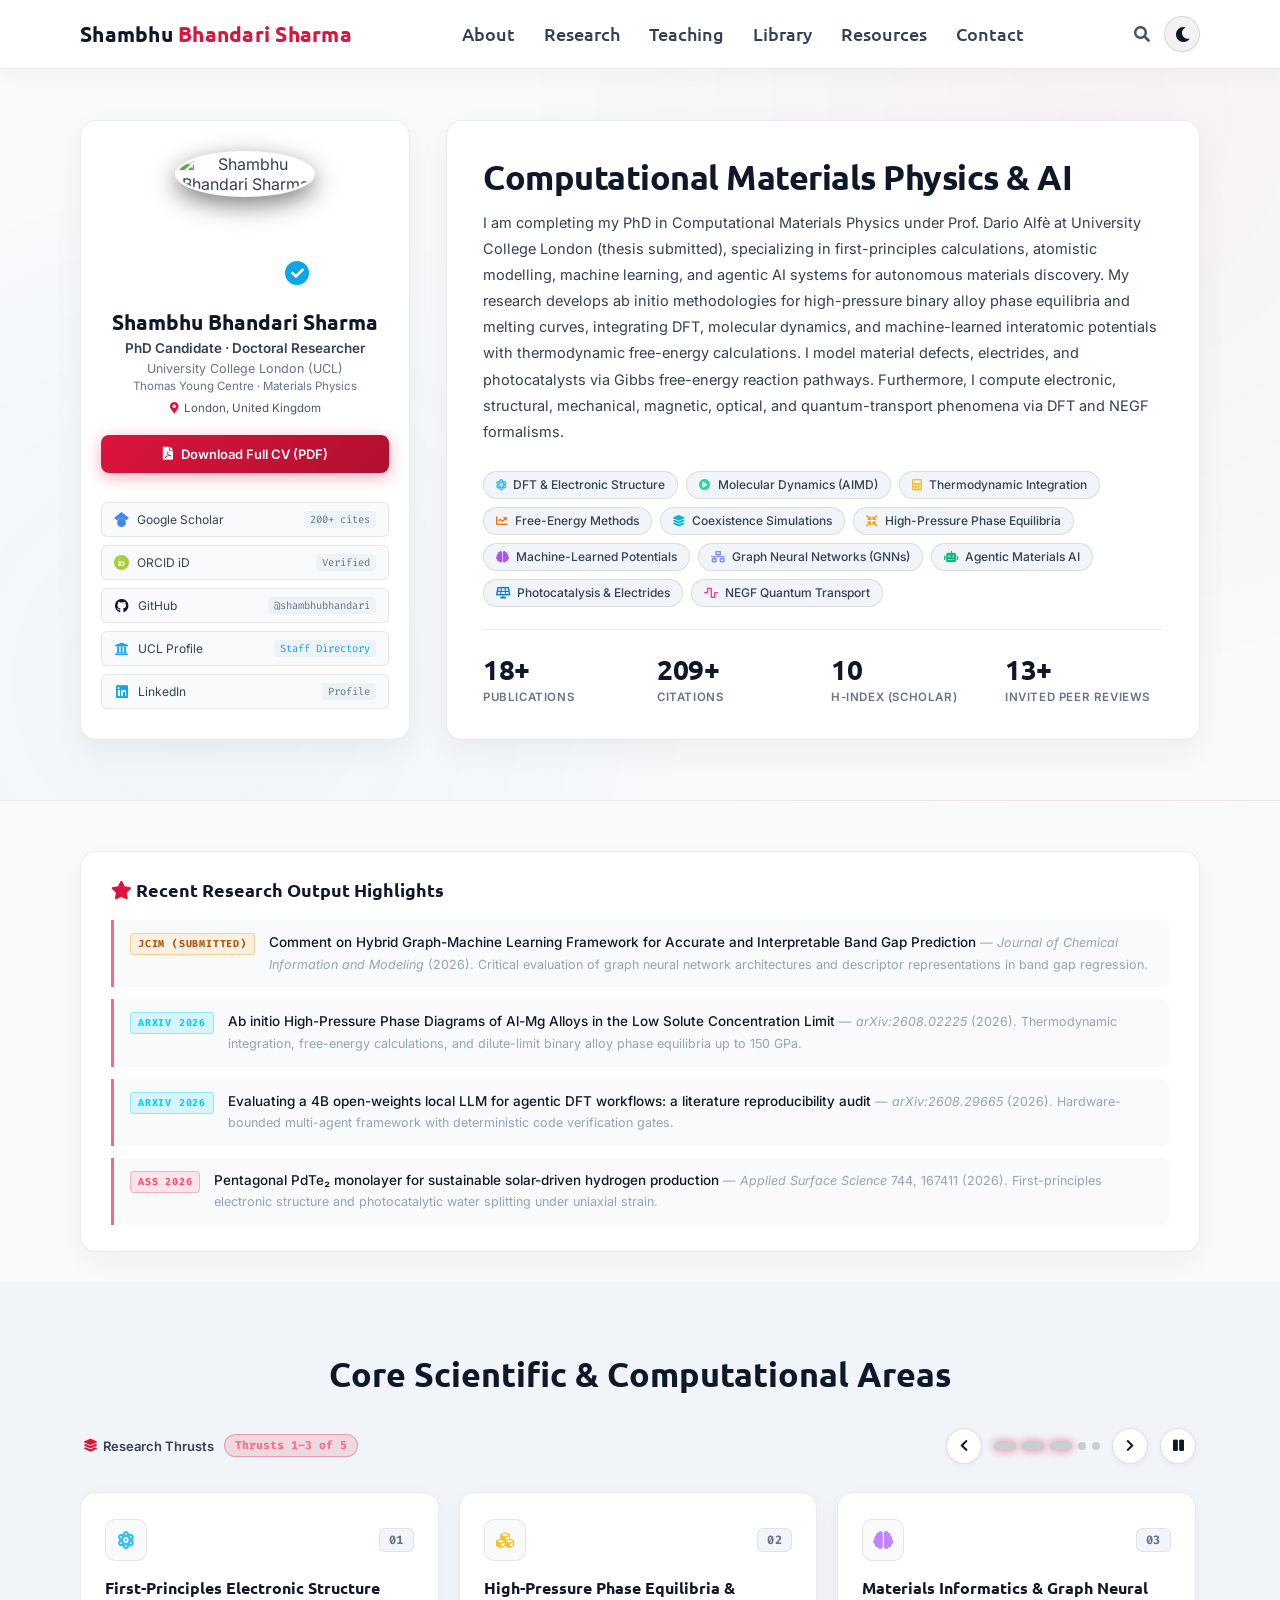
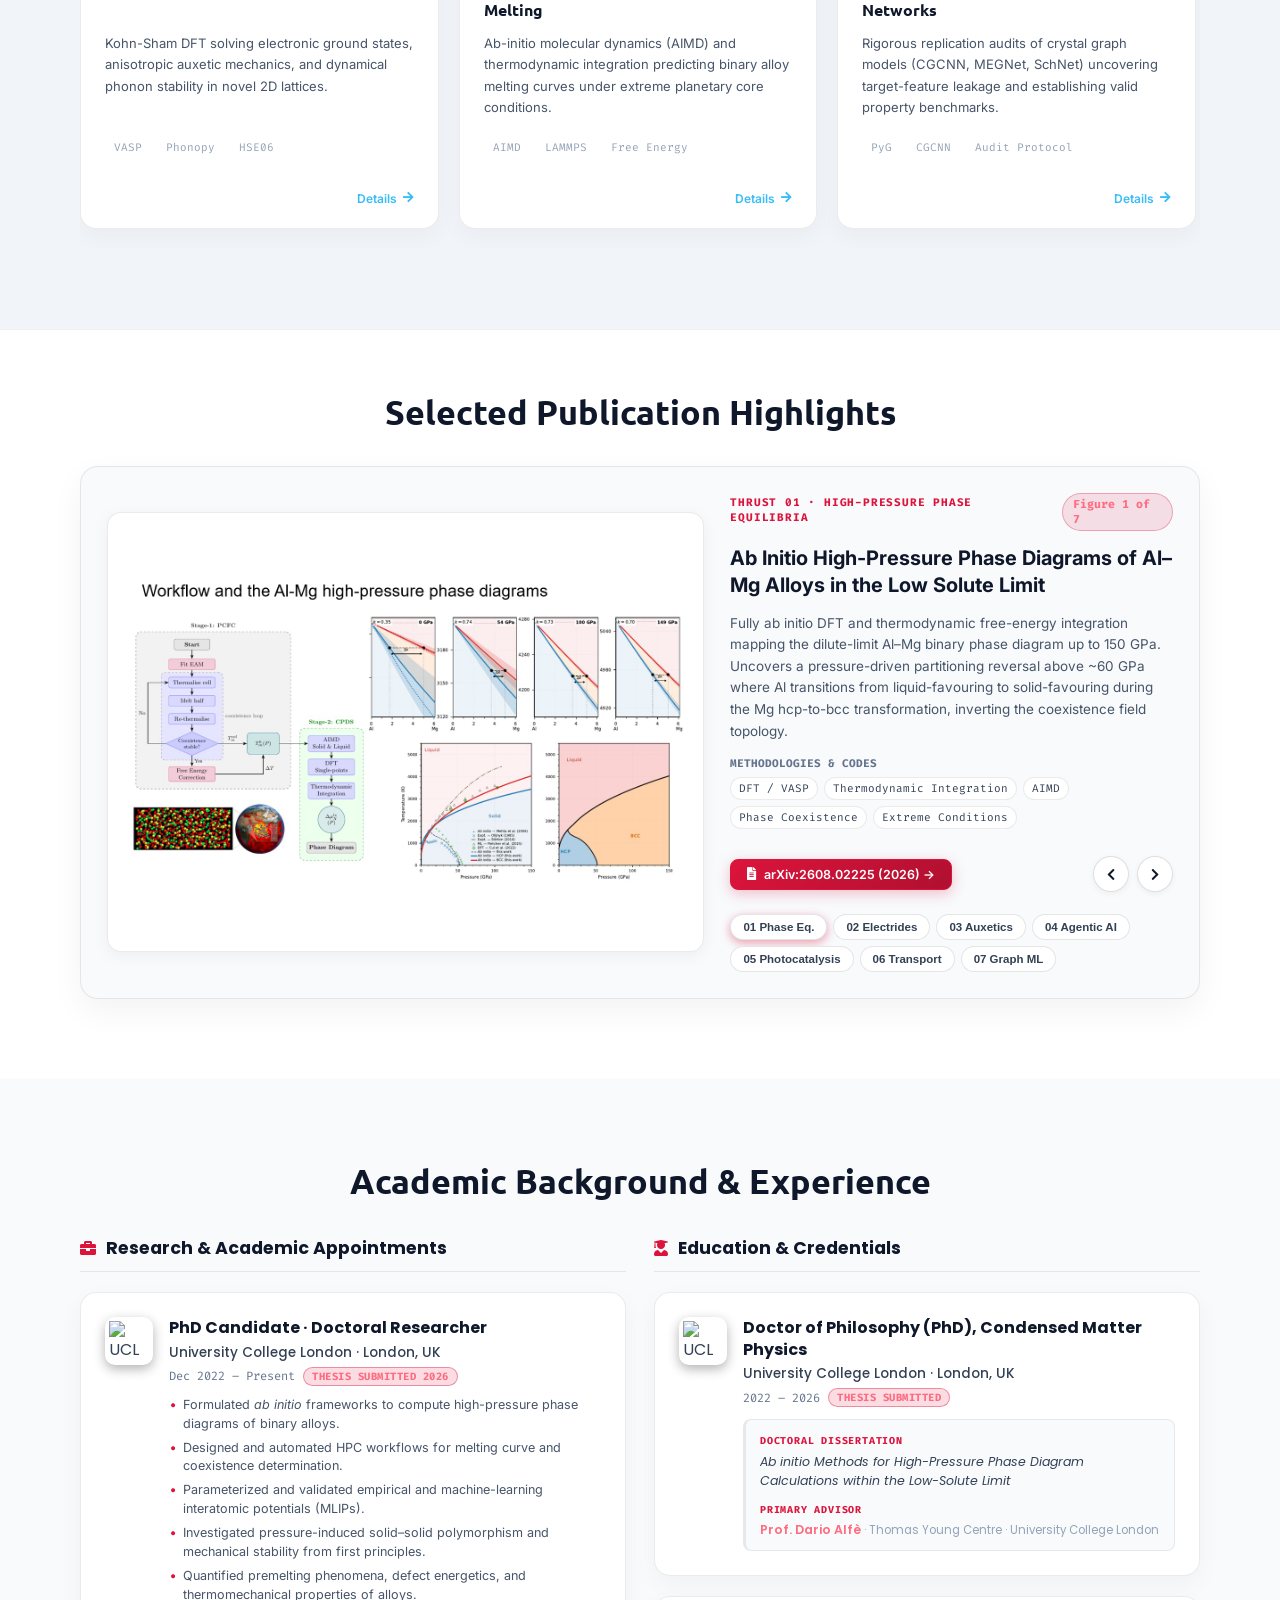
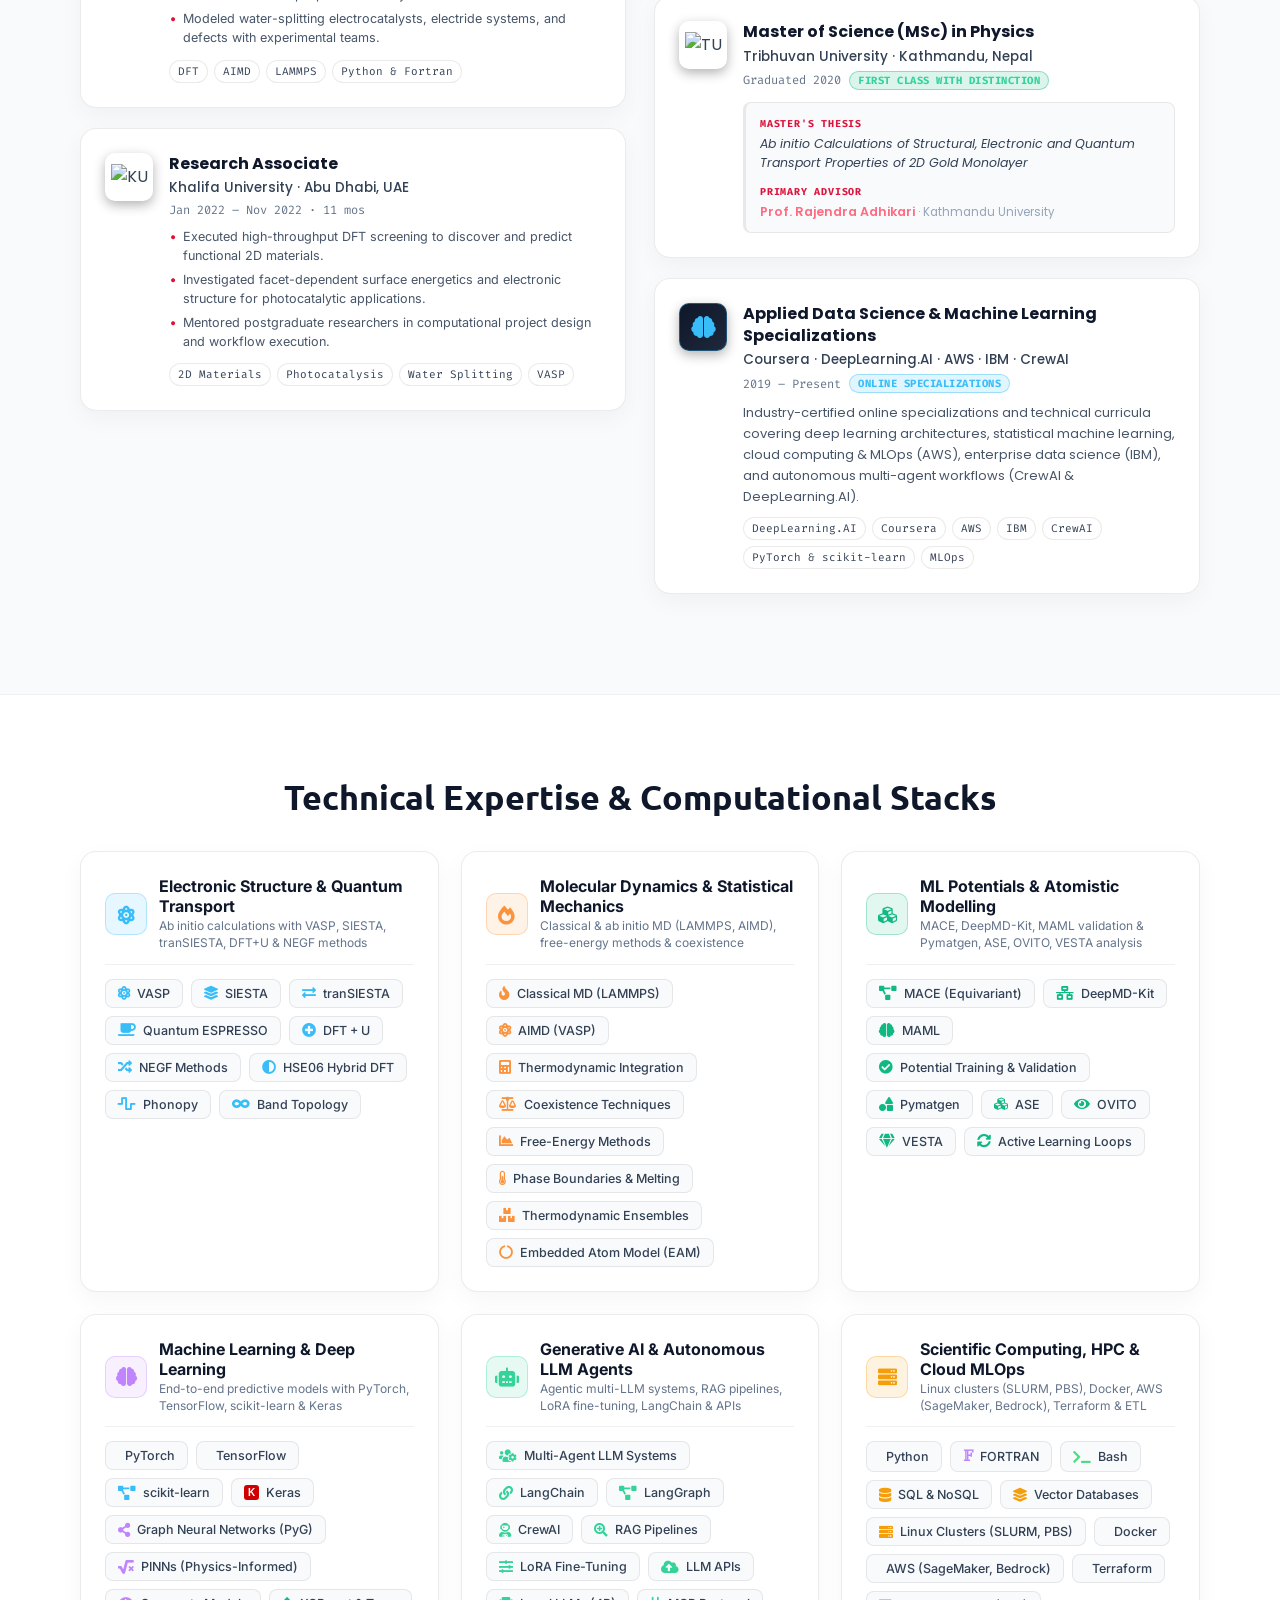
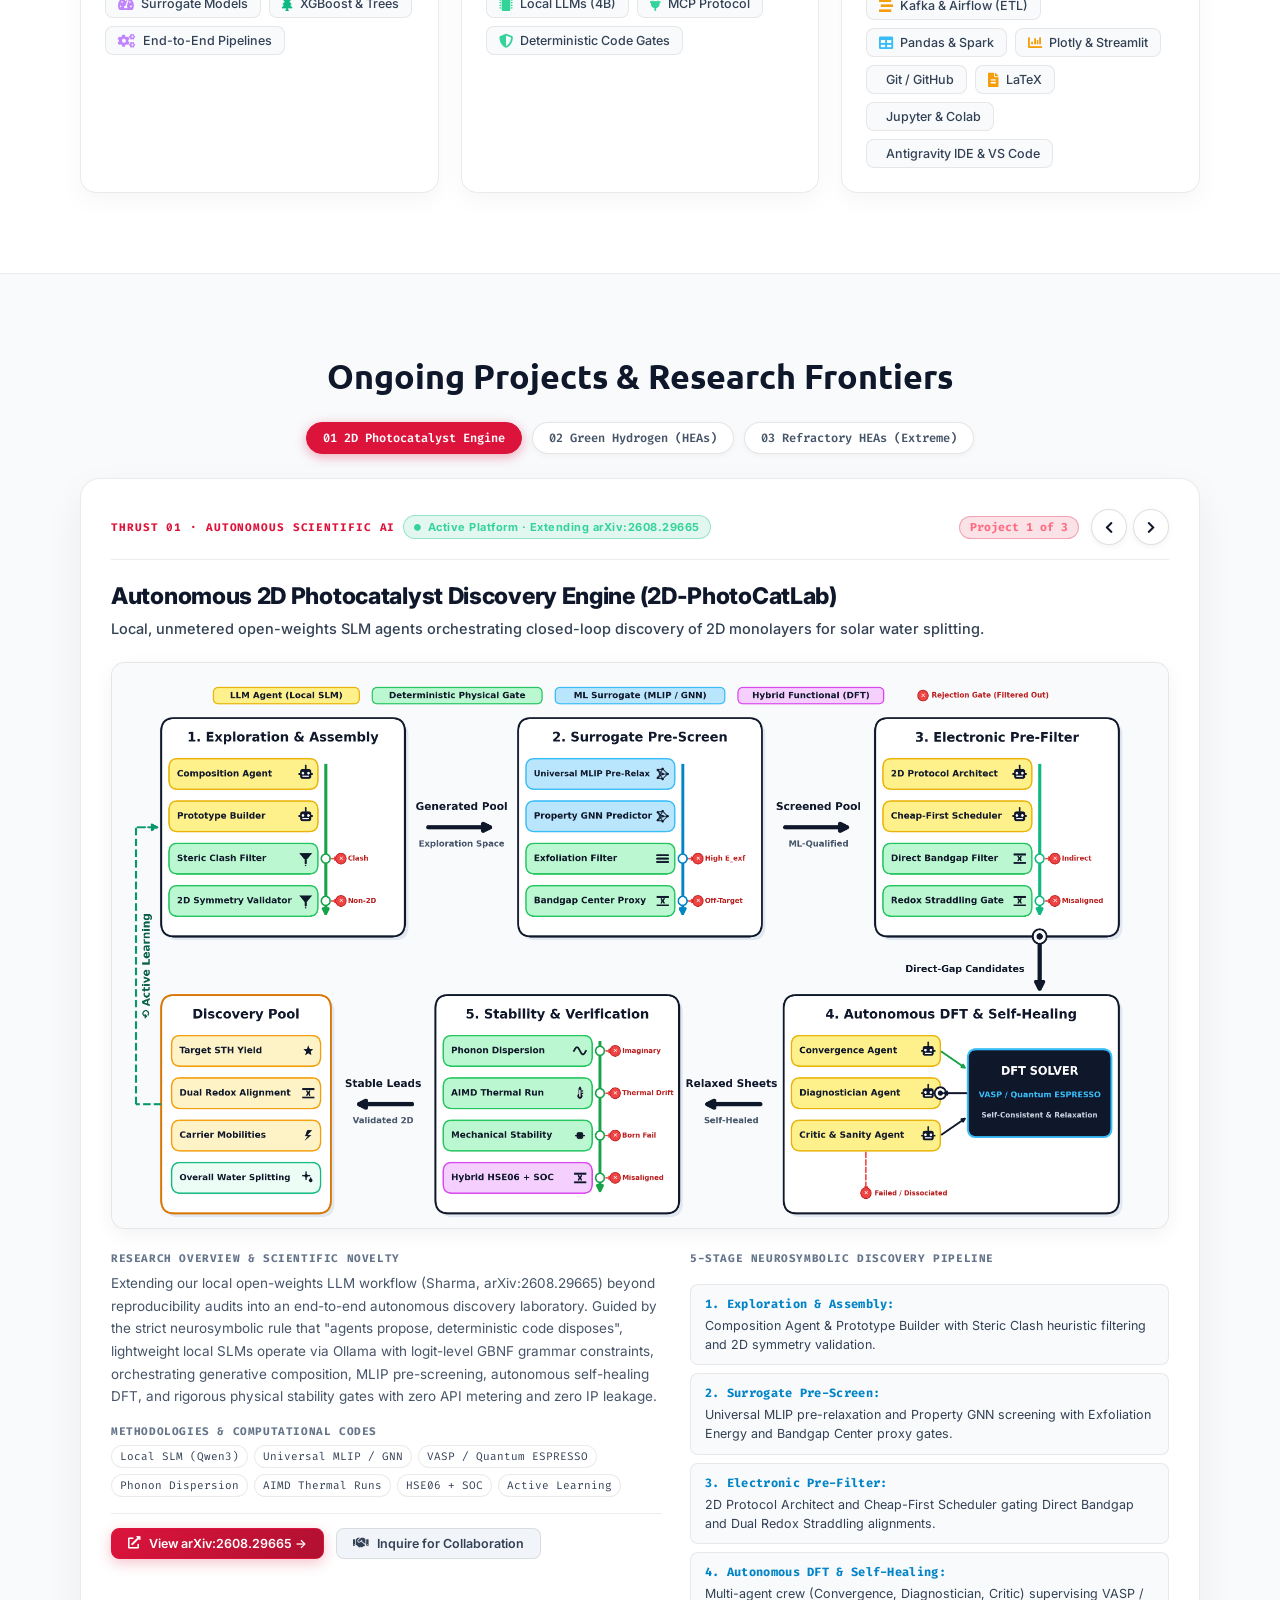
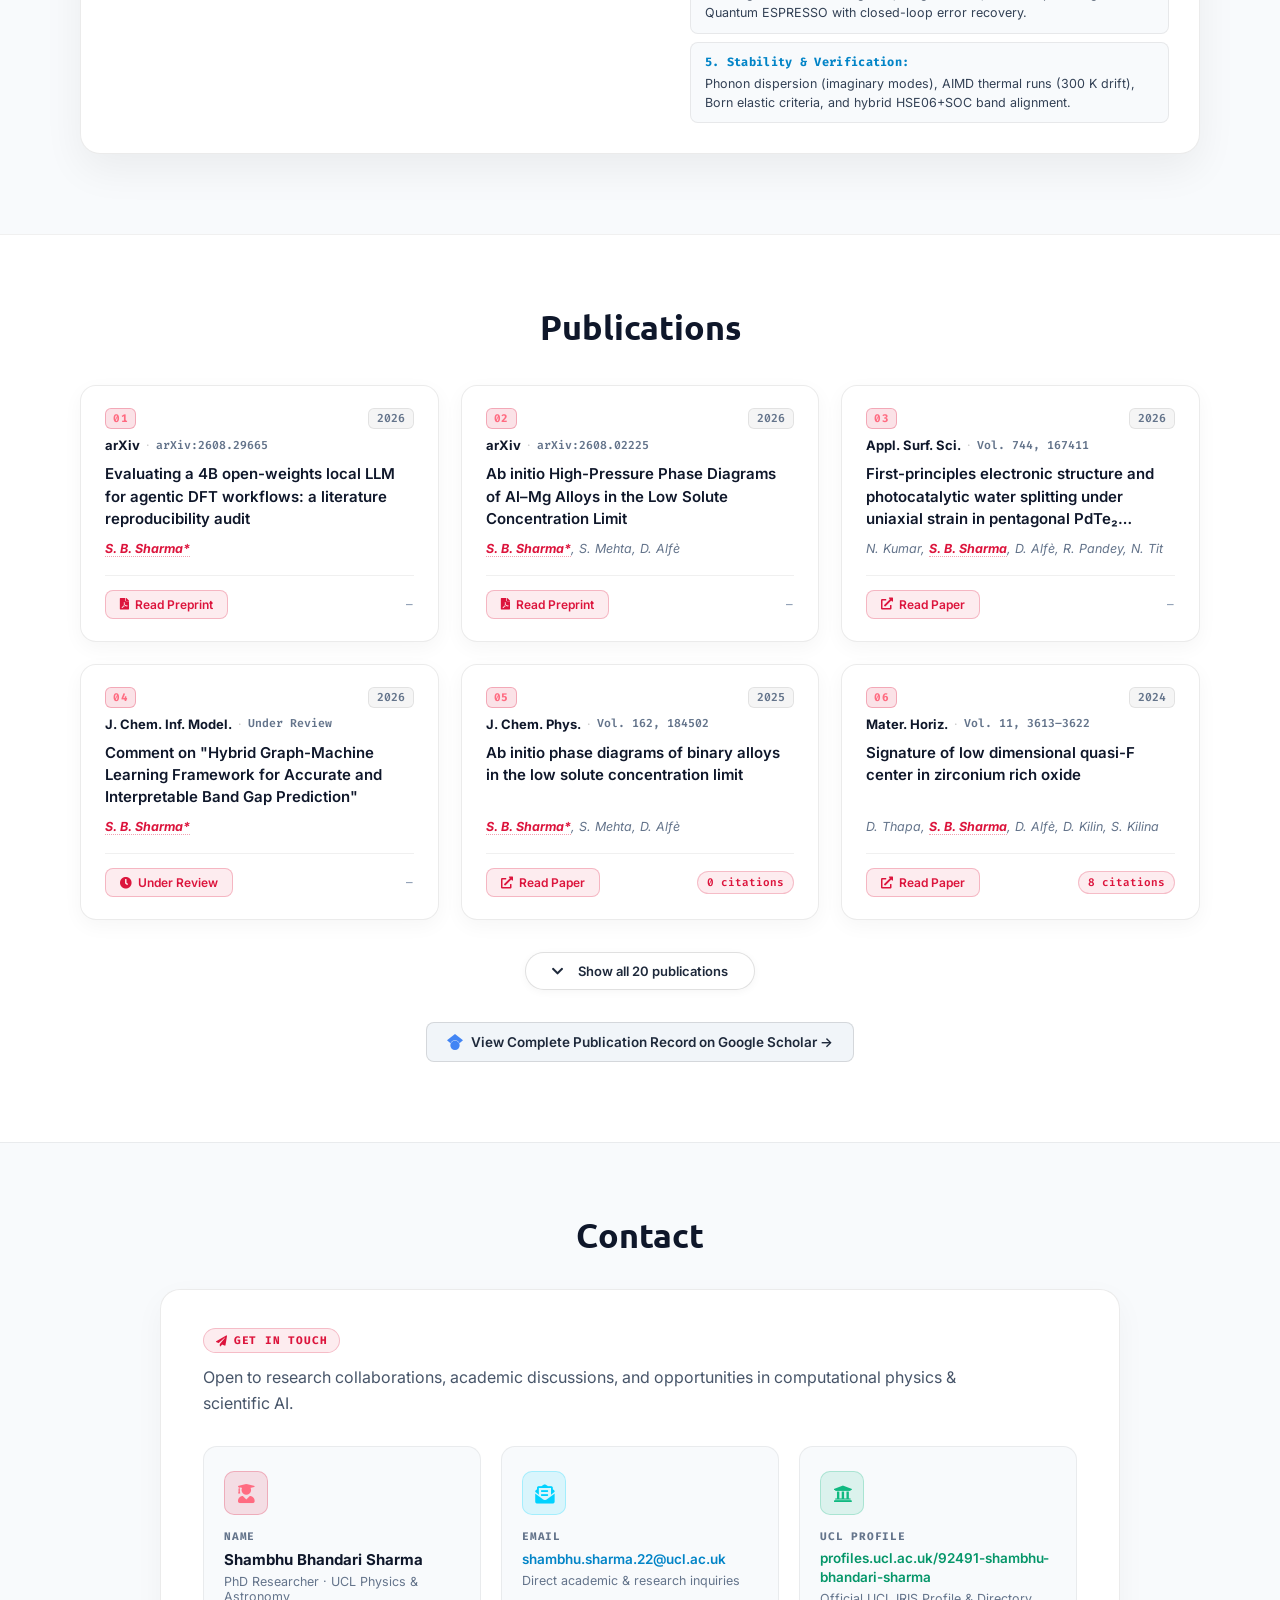
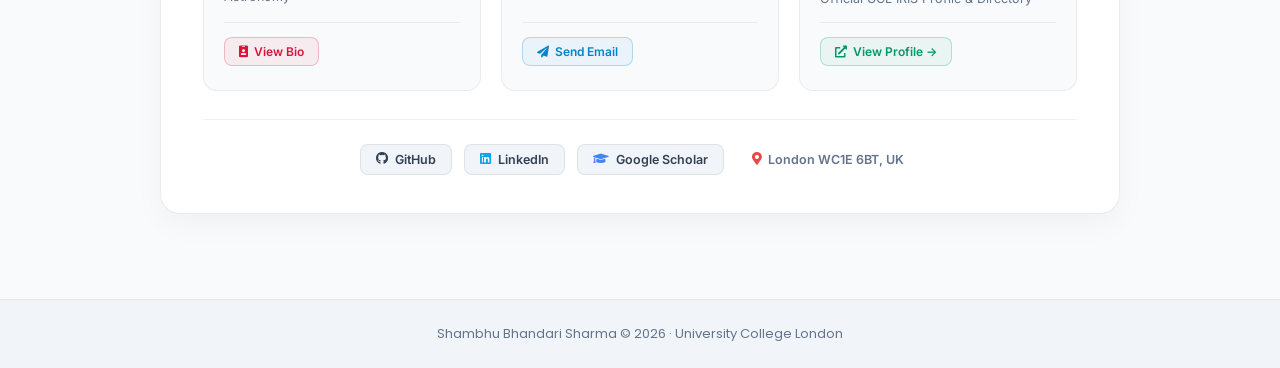
==== commit b7cfd122: "Set Light Mode as the explicit landing default for all first-time visitors" ====
--- a/pages/landing_page_bento.html
+++ b/pages/landing_page_bento.html
@@ -1,5 +1,5 @@
 <!DOCTYPE html>
-<html lang="en">
+<html lang="en" data-theme="light">
 
 <head>
   <meta charset="utf-8" />
@@ -20,10 +20,10 @@
         var params = new URLSearchParams(window.location.search);
         var qTheme = params.get('theme');
         var t = qTheme || localStorage.getItem('bento_theme');
-        if (t === 'light') {
+        if (t === 'dark') {
+          document.documentElement.setAttribute('data-theme', 'dark');
+        } else {
           document.documentElement.setAttribute('data-theme', 'light');
-        } else {
-          document.documentElement.setAttribute('data-theme', 'dark');
         }
         if (qTheme) {
           localStorage.setItem('bento_theme', qTheme);
@@ -2937,8 +2937,8 @@
       </ul>
       <div class="nav-actions-group" style="display:flex; align-items:center; gap:8px;">
         <button class="search-trigger" id="searchTrigger" aria-label="Search site" title="Search site (Ctrl+K)"><i class="fas fa-search"></i></button>
-        <button class="theme-toggle-btn" id="themeToggleBtn" aria-label="Switch to White mode" title="Dark mode active · Switch to White mode">
-          <i class="fas fa-sun" id="themeToggleIcon"></i>
+        <button class="theme-toggle-btn" id="themeToggleBtn" aria-label="Switch to Dark mode" title="Light mode active · Click to switch to Dark mode">
+          <i class="fas fa-moon" id="themeToggleIcon"></i>
         </button>
         <div class="menu-btn"><i class="fas fa-bars"></i></div>
       </div>
@@ -4909,12 +4909,12 @@
           btn.setAttribute('aria-label', 'Switch to Dark mode');
         } else {
           icon.className = 'fas fa-sun';
-          btn.setAttribute('title', 'Dark mode active · Click to switch to White mode');
-          btn.setAttribute('aria-label', 'Switch to White mode');
+          btn.setAttribute('title', 'Dark mode active · Click to switch to Light mode');
+          btn.setAttribute('aria-label', 'Switch to Light mode');
         }
       }
 
-      var current = root.getAttribute('data-theme') || 'dark';
+      var current = root.getAttribute('data-theme') || 'light';
       syncToggle(current);
 
       if (btn) {
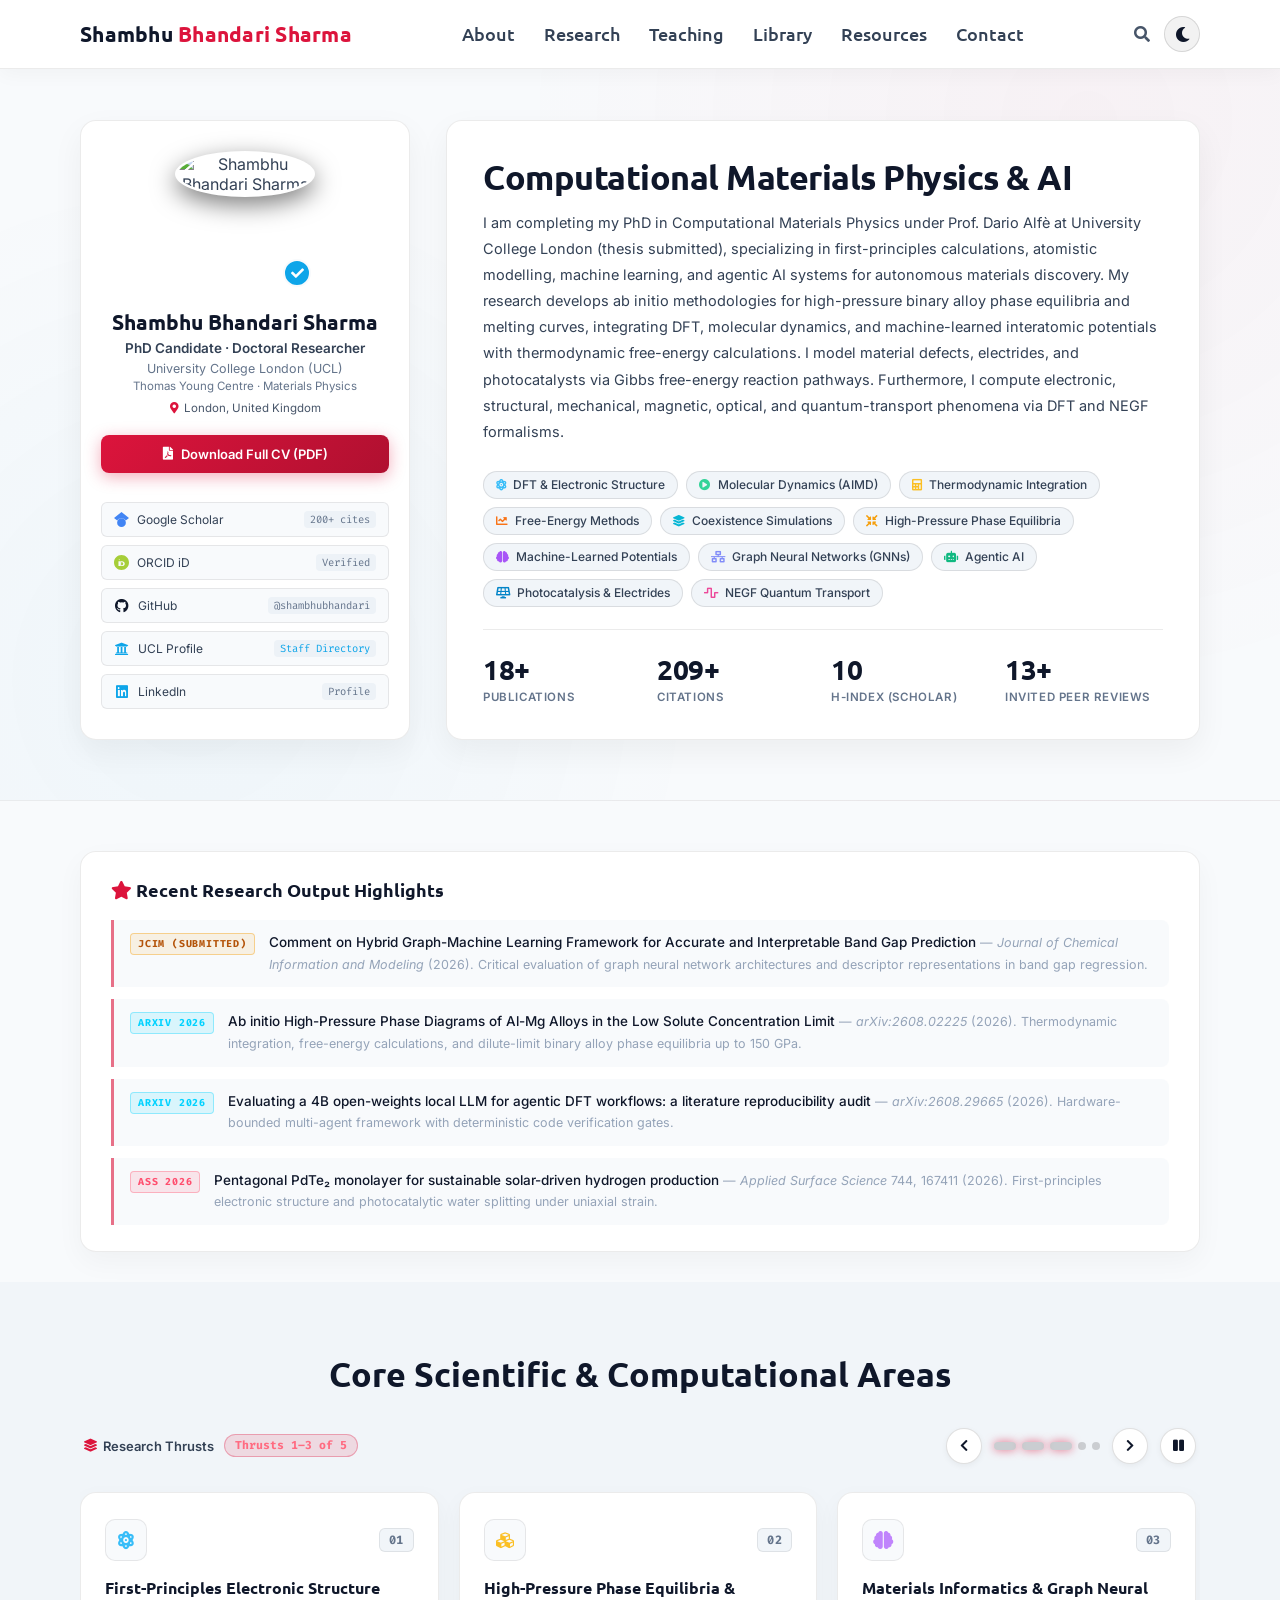
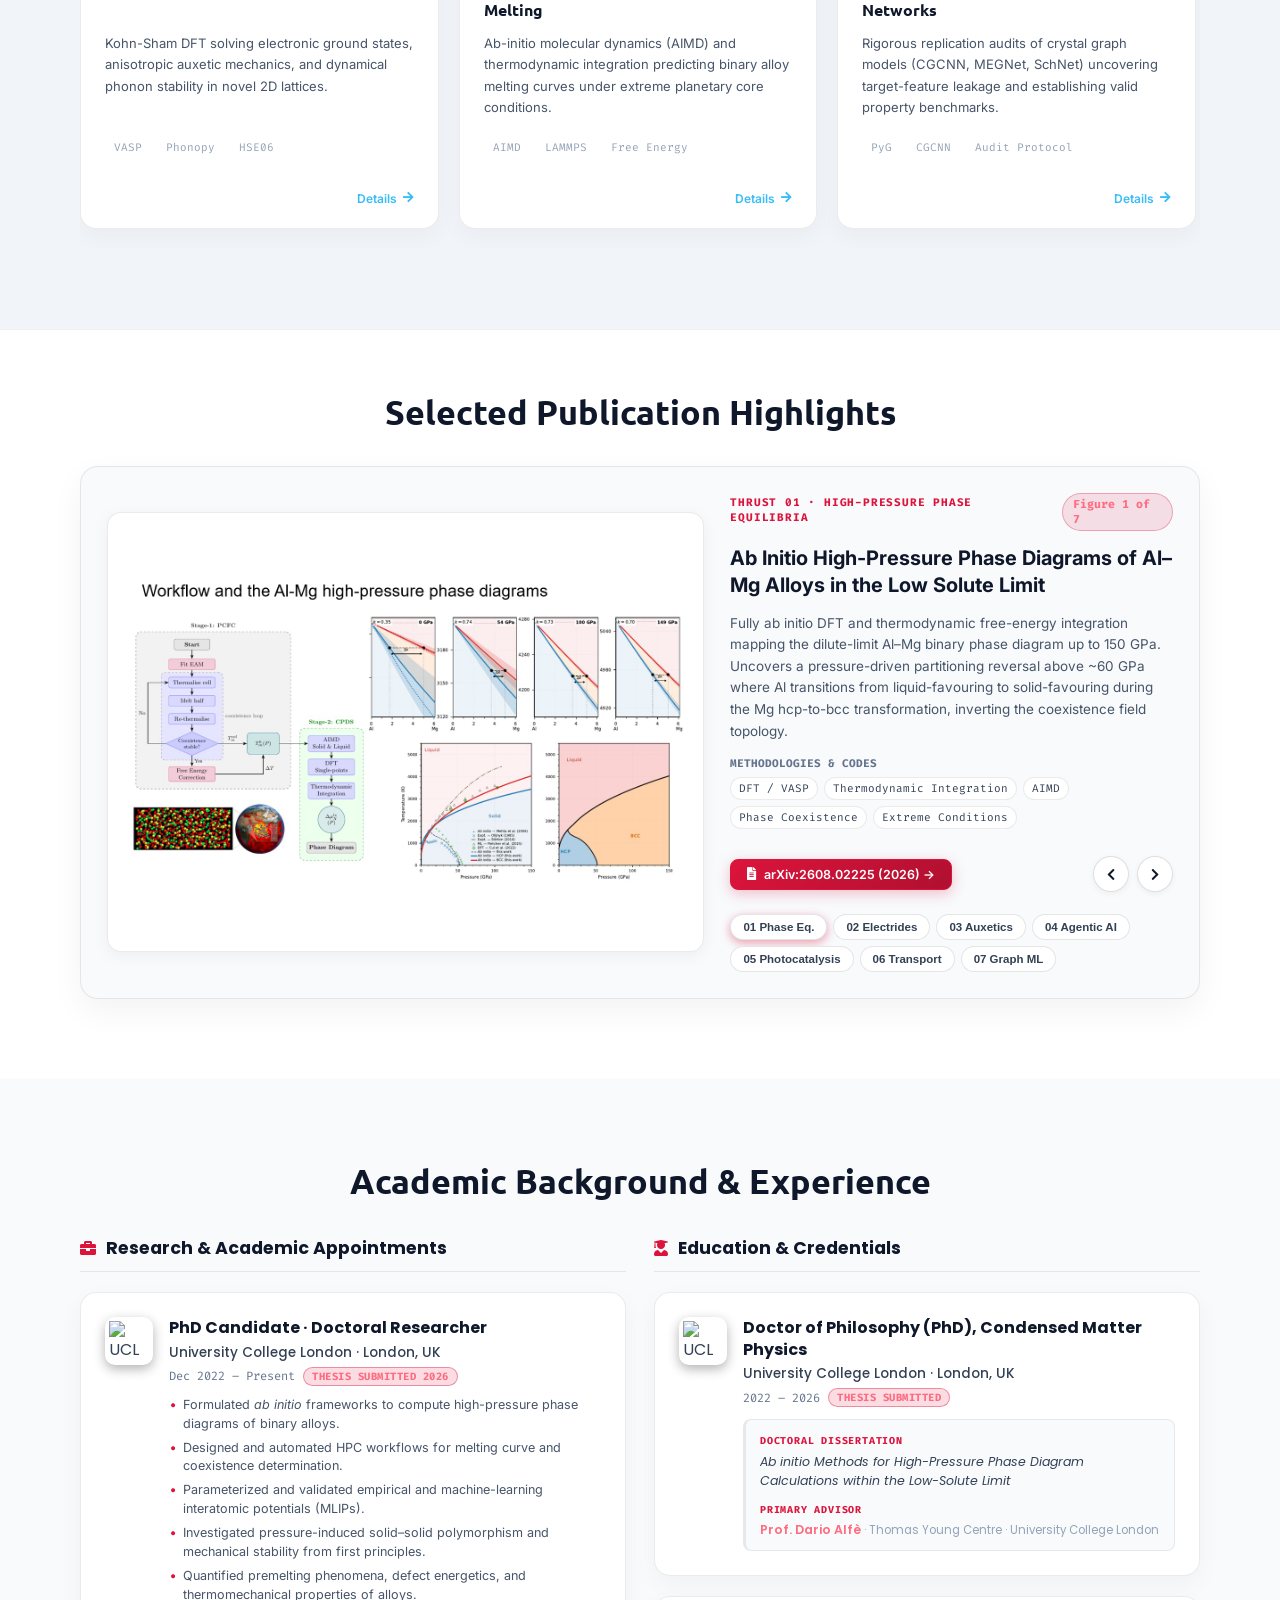
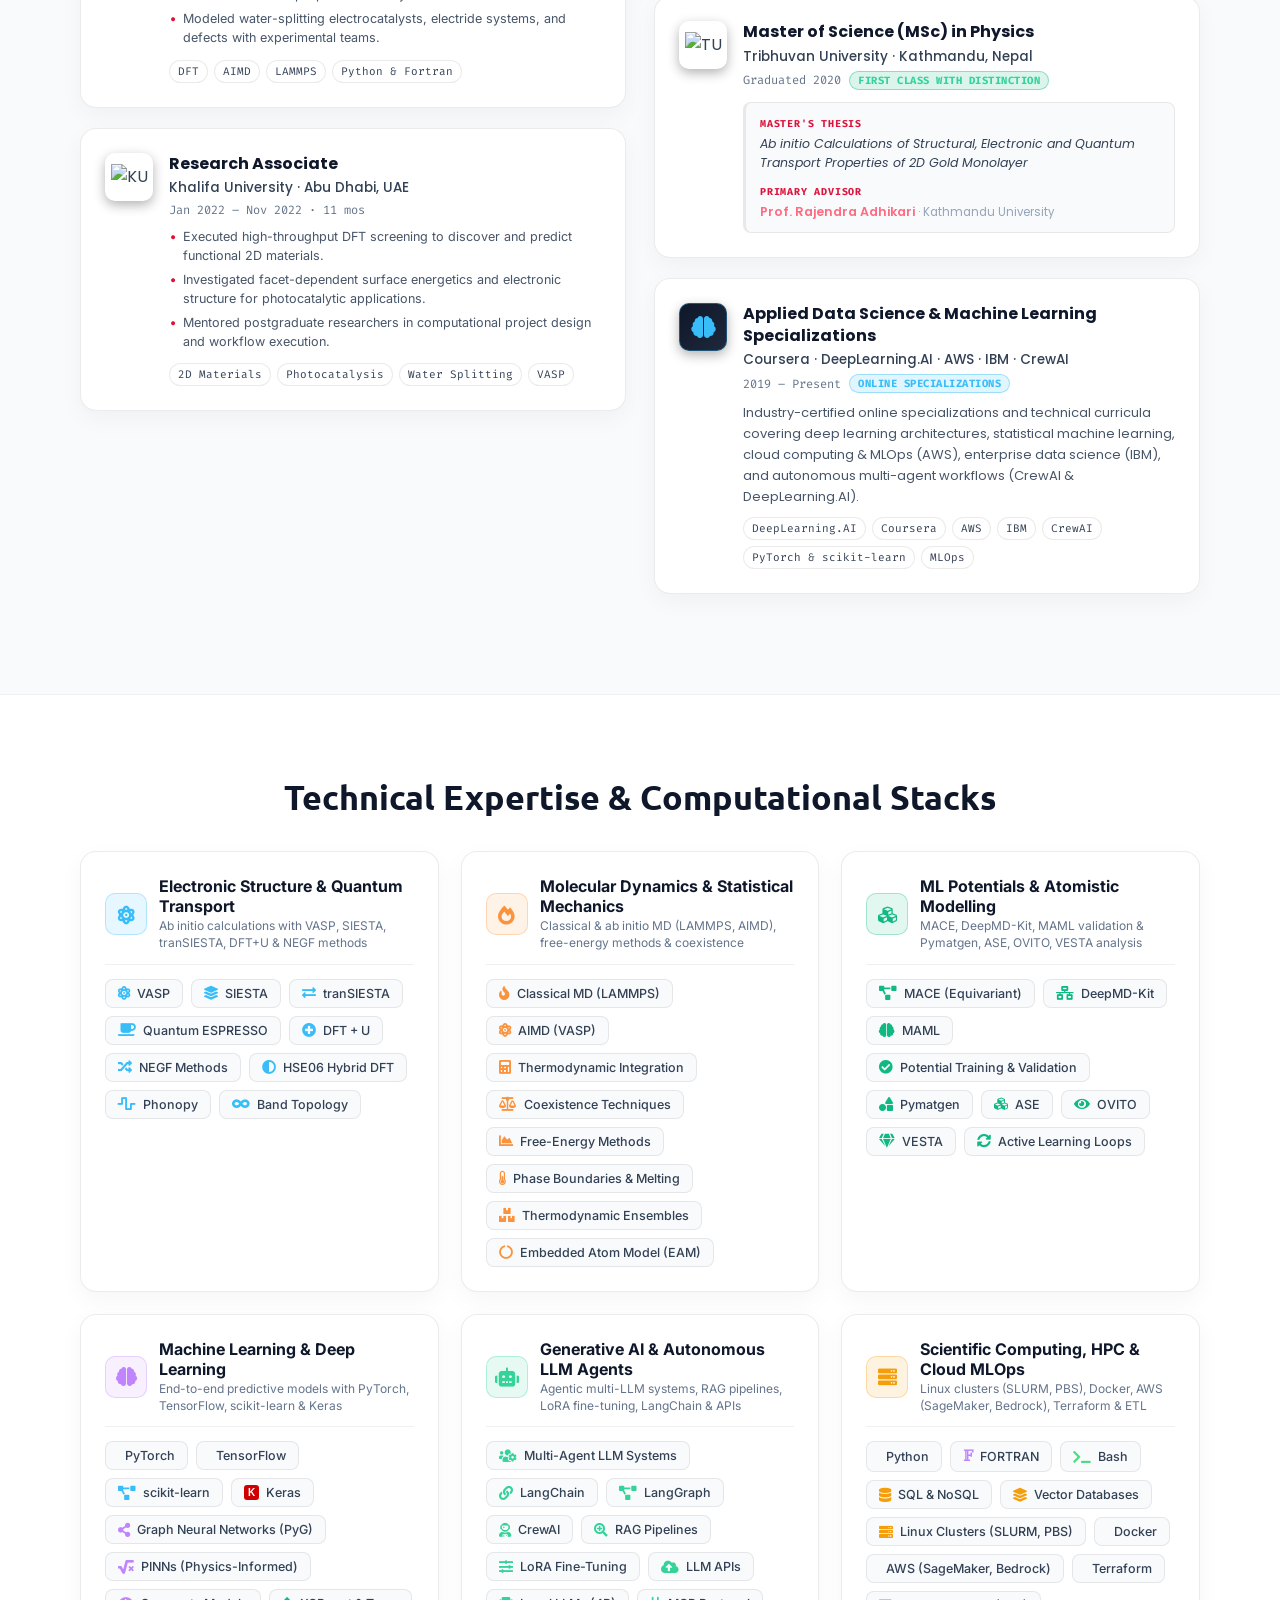
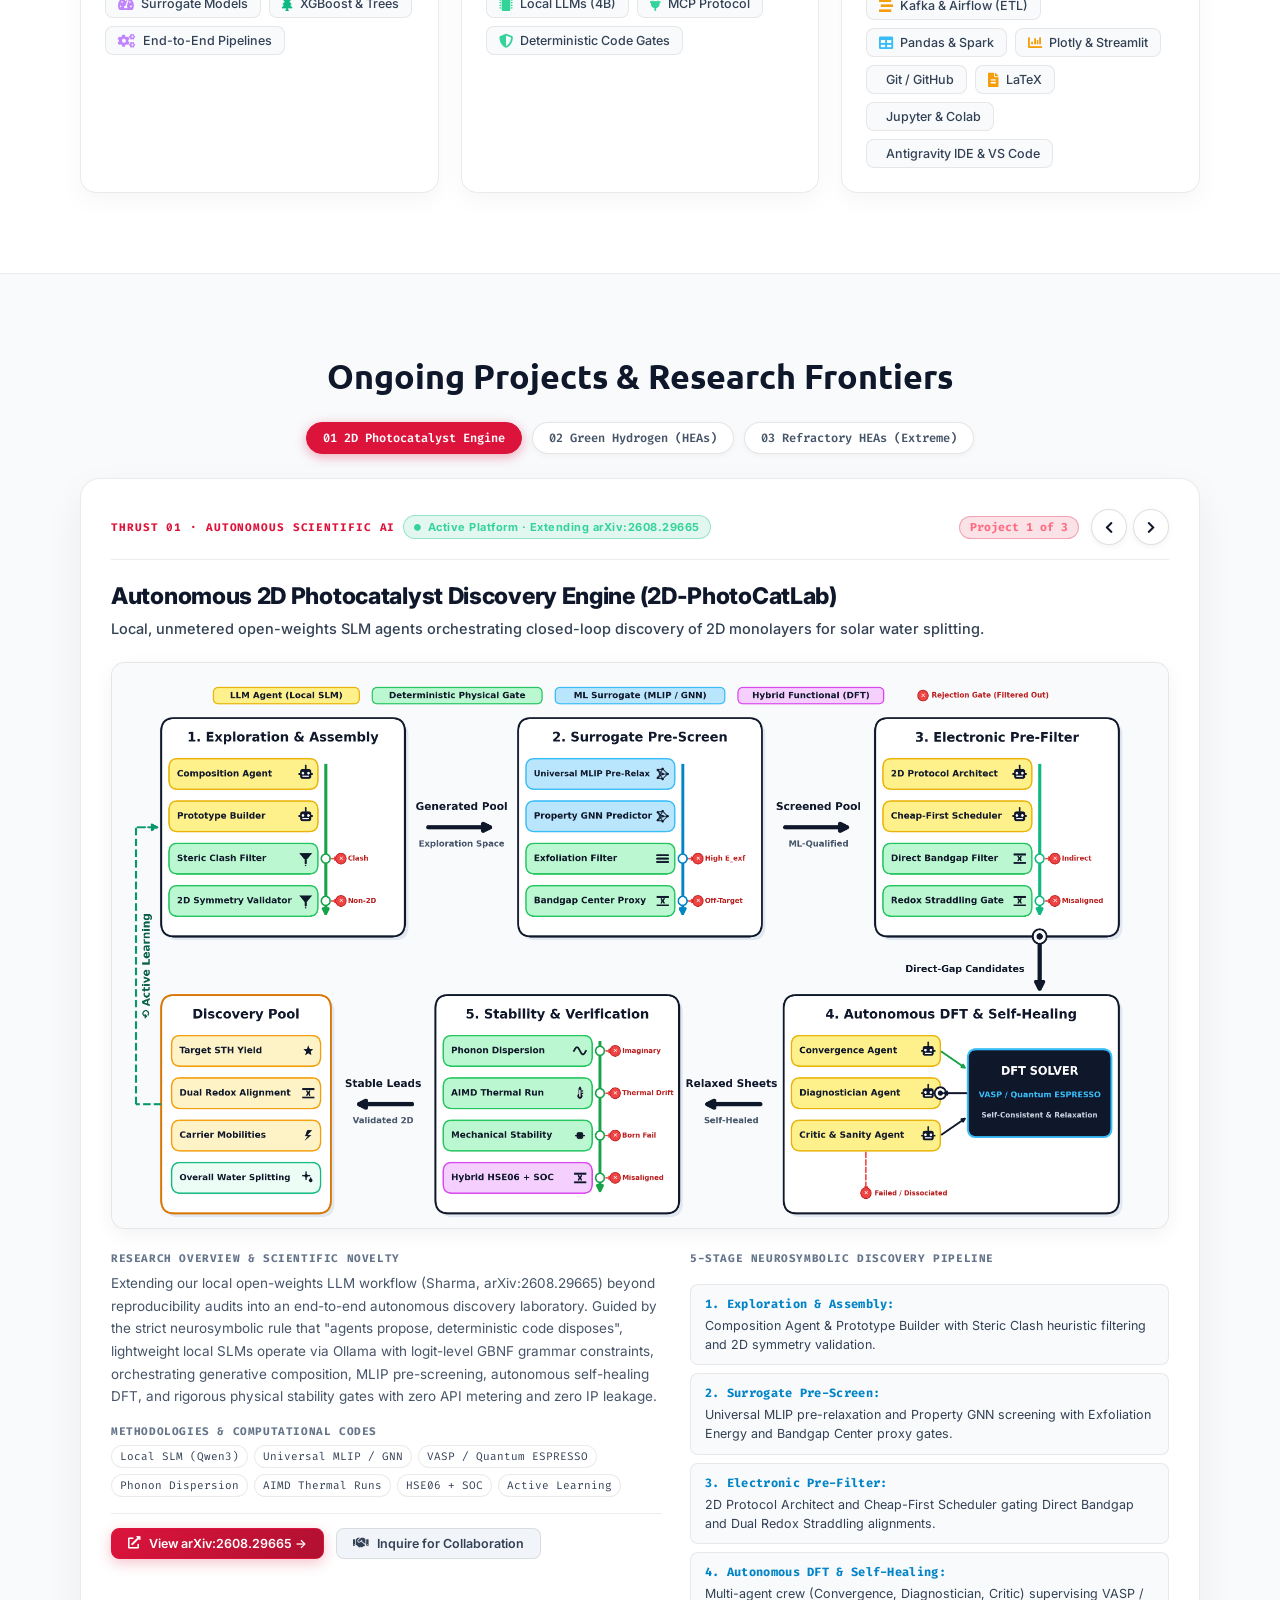
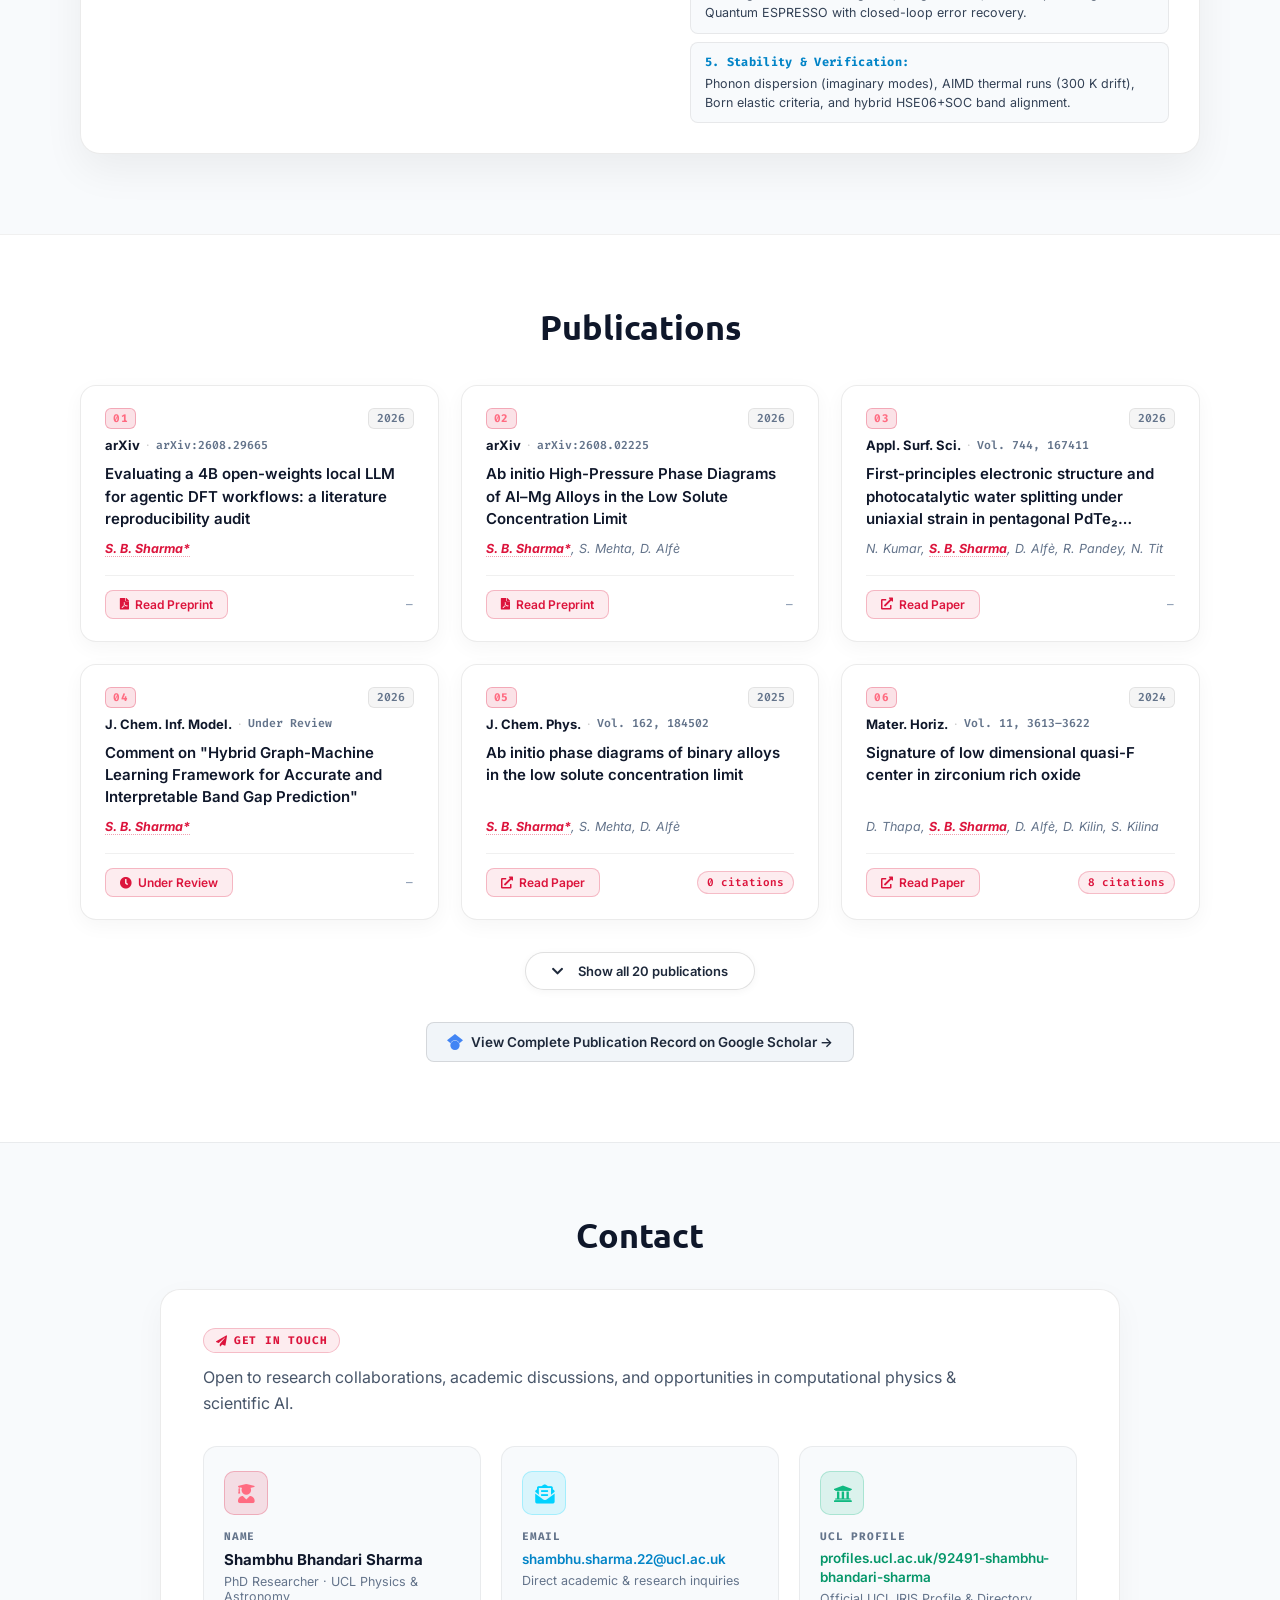
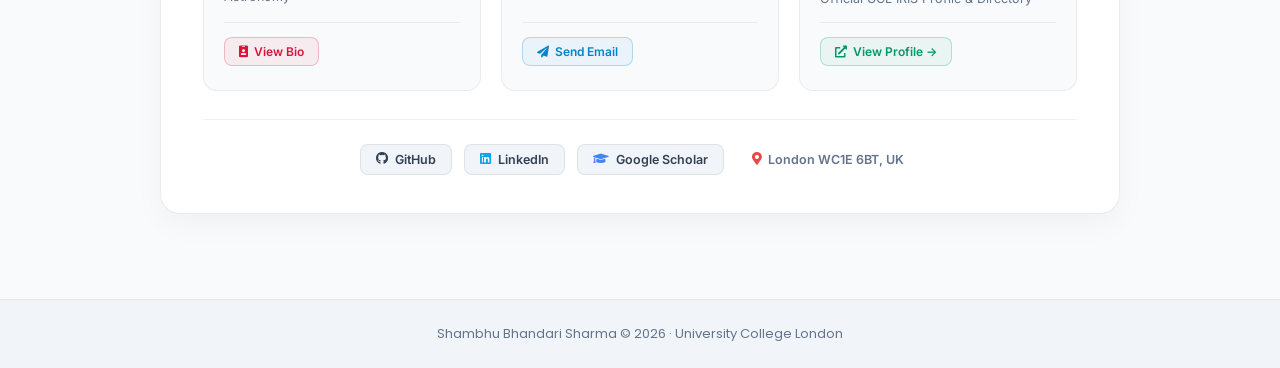
==== commit d415cfb9: "Update hero chip tag: Agentic Materials AI -> Agentic AI" ====
--- a/pages/landing_page_bento.html
+++ b/pages/landing_page_bento.html
@@ -3030,7 +3030,7 @@
             <a href="#bento" class="hero-chip" title="High-Pressure Phase Equilibria in Binary Alloys"><i class="fas fa-compress-arrows-alt" style="color:#f59e0b;"></i> High-Pressure Phase Equilibria</a>
             <a href="#skills" class="hero-chip" title="Equivariant Machine-Learned Potentials (MACE, DeepMD)"><i class="fas fa-brain" style="color:#a855f7;"></i> Machine-Learned Potentials</a>
             <a href="#skills" class="hero-chip" title="Graph Neural Networks (GNNs) for Molecular &amp; Materials Prediction"><i class="fas fa-network-wired" style="color:#818cf8;"></i> Graph Neural Networks (GNNs)</a>
-            <a href="#projects" class="hero-chip" title="Autonomous Multi-Agent AI Frameworks"><i class="fas fa-robot" style="color:#10b981;"></i> Agentic Materials AI</a>
+            <a href="#projects" class="hero-chip" title="Autonomous Multi-Agent AI Frameworks"><i class="fas fa-robot" style="color:#10b981;"></i> Agentic AI</a>
             <a href="#highlights" class="hero-chip" title="Photocatalysis, Water Splitting &amp; Electrides"><i class="fas fa-solar-panel" style="color:#0284c7;"></i> Photocatalysis &amp; Electrides</a>
             <a href="#publications" class="hero-chip" title="Non-Equilibrium Green's Function Quantum Transport"><i class="fas fa-wave-square" style="color:#ec4899;"></i> NEGF Quantum Transport</a>
           </div>
